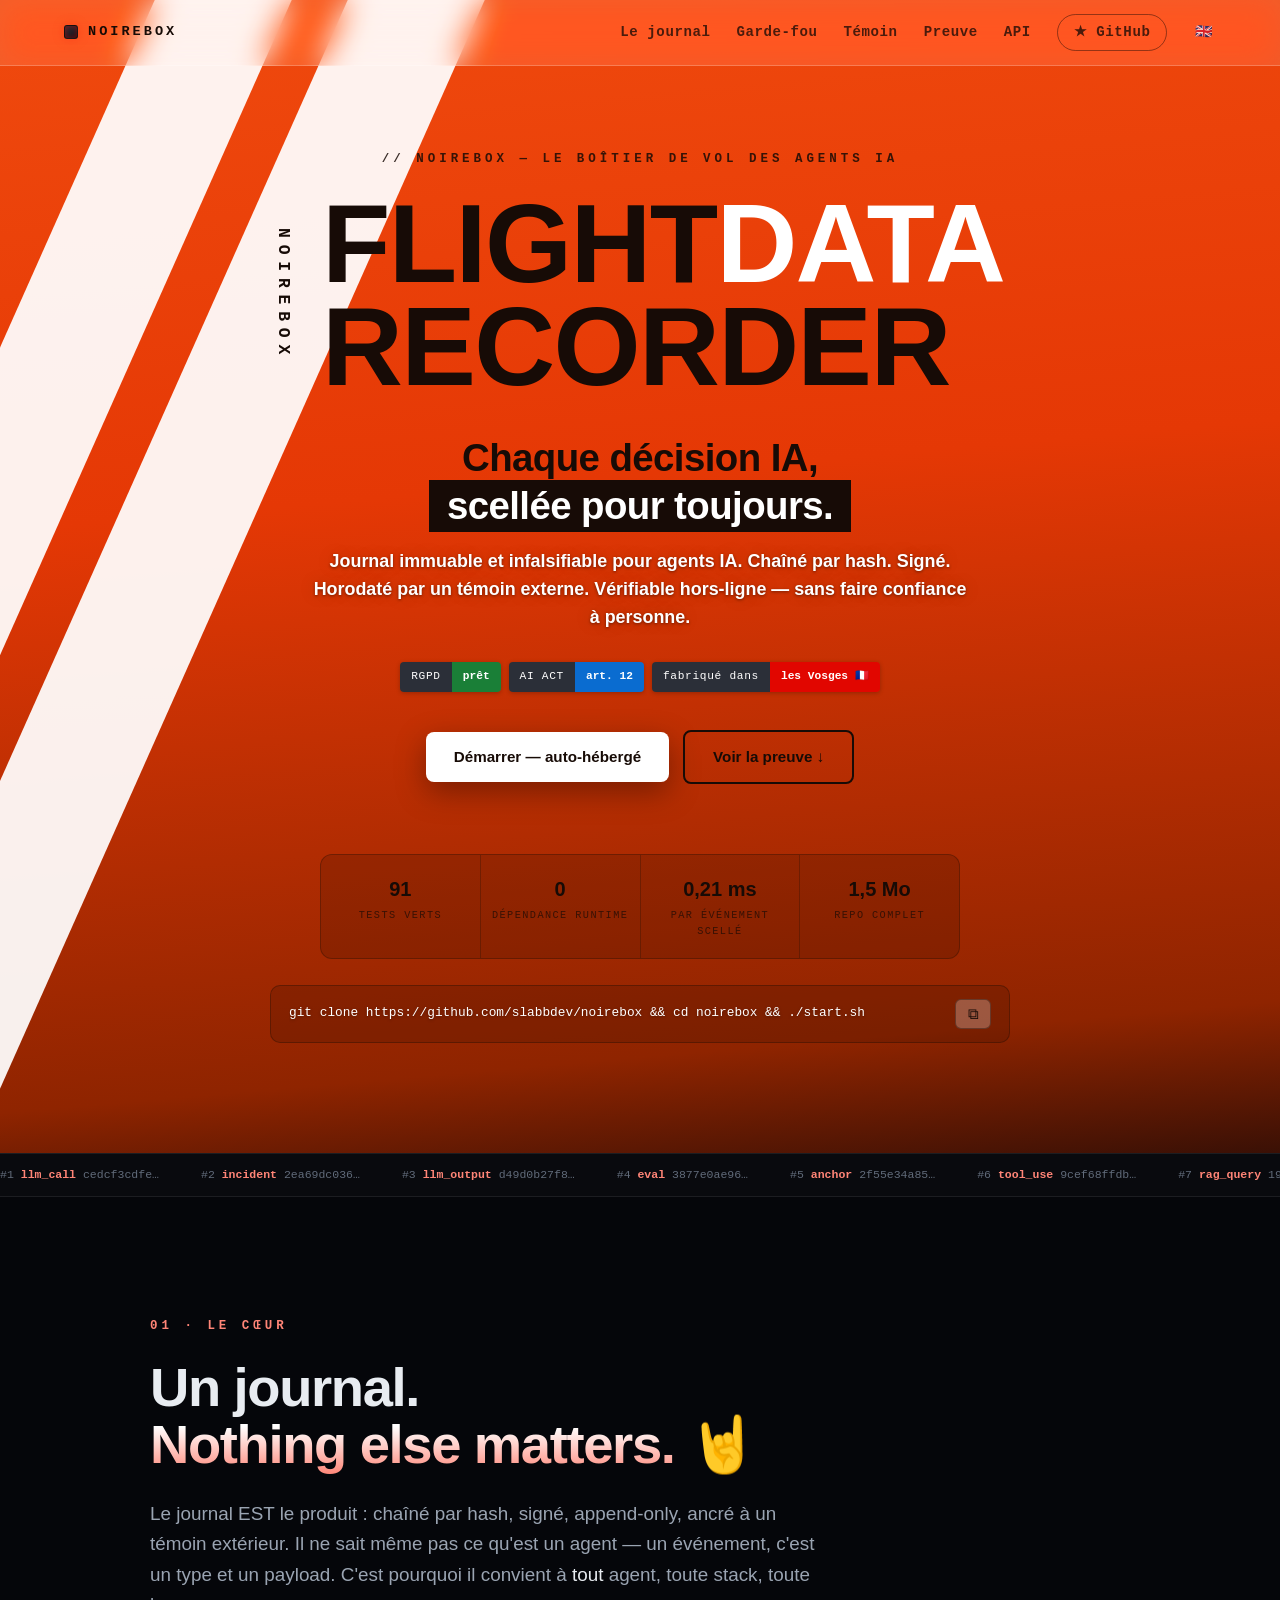
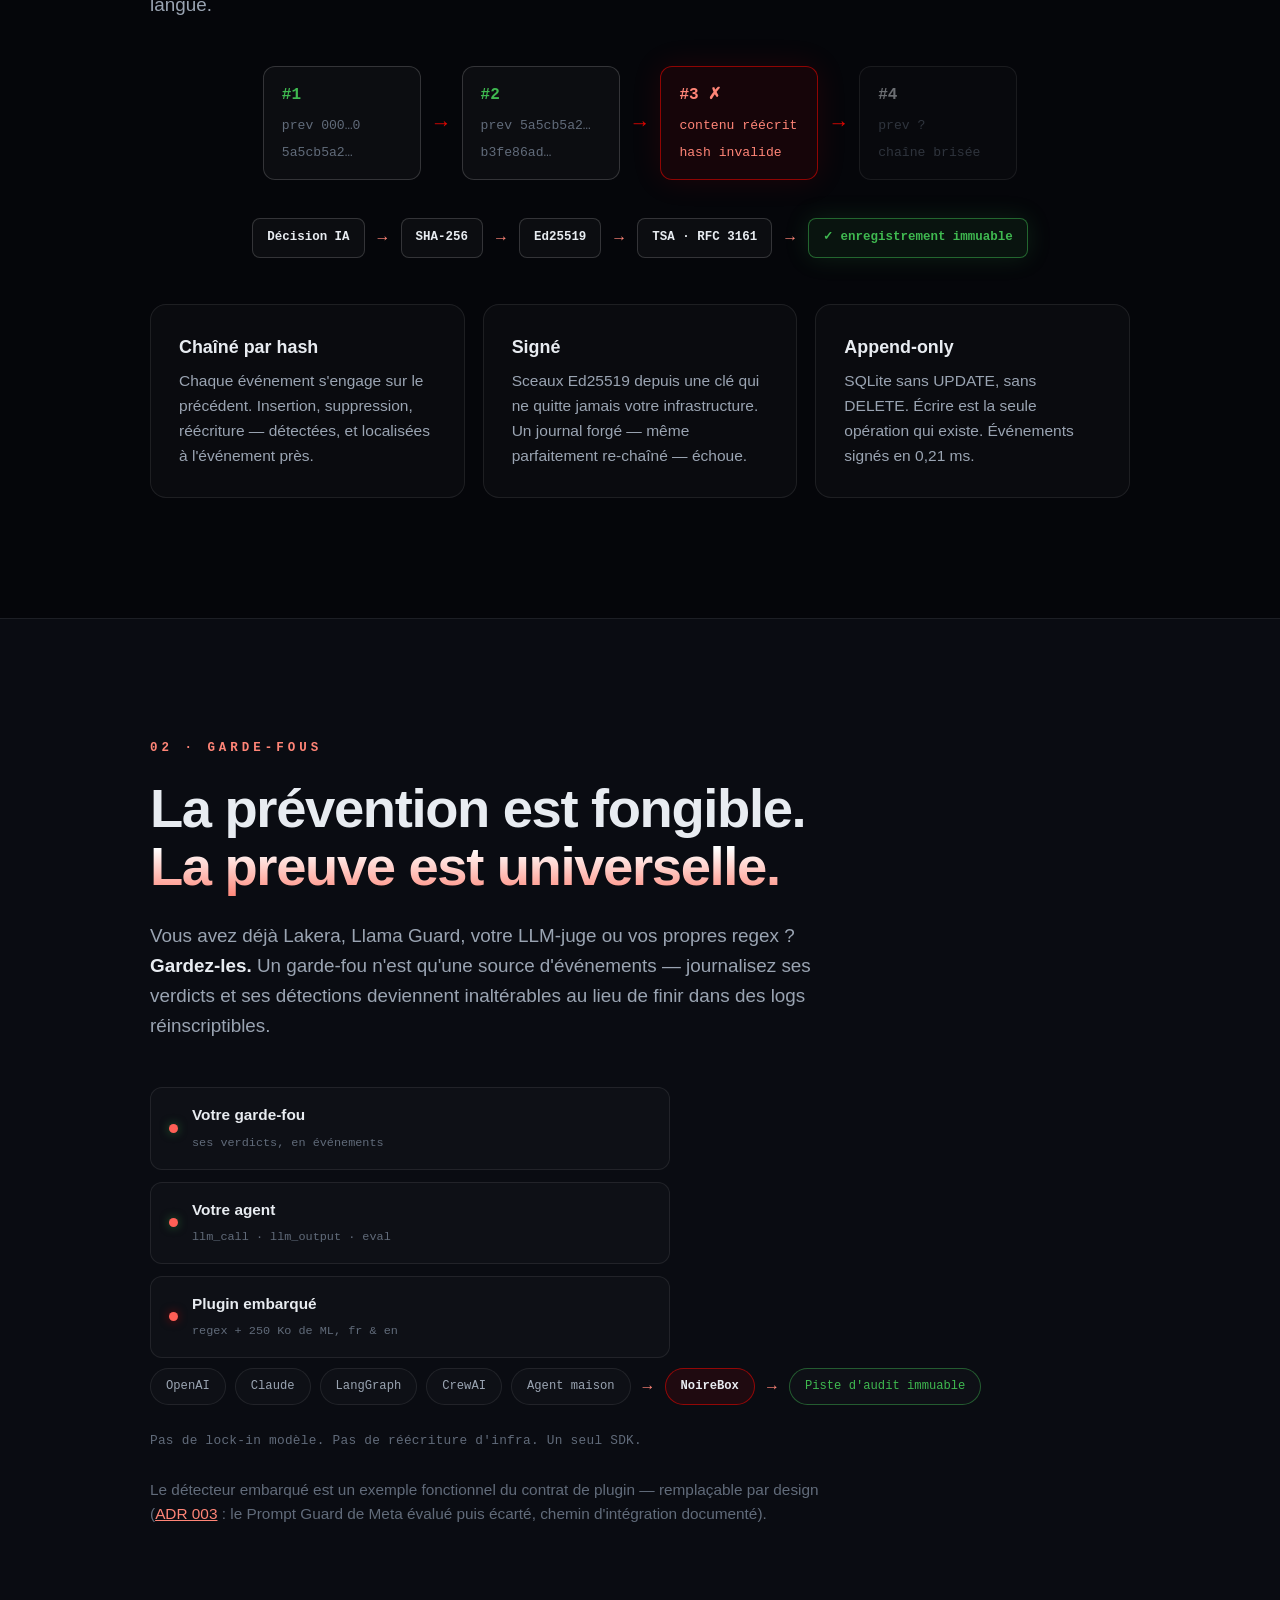
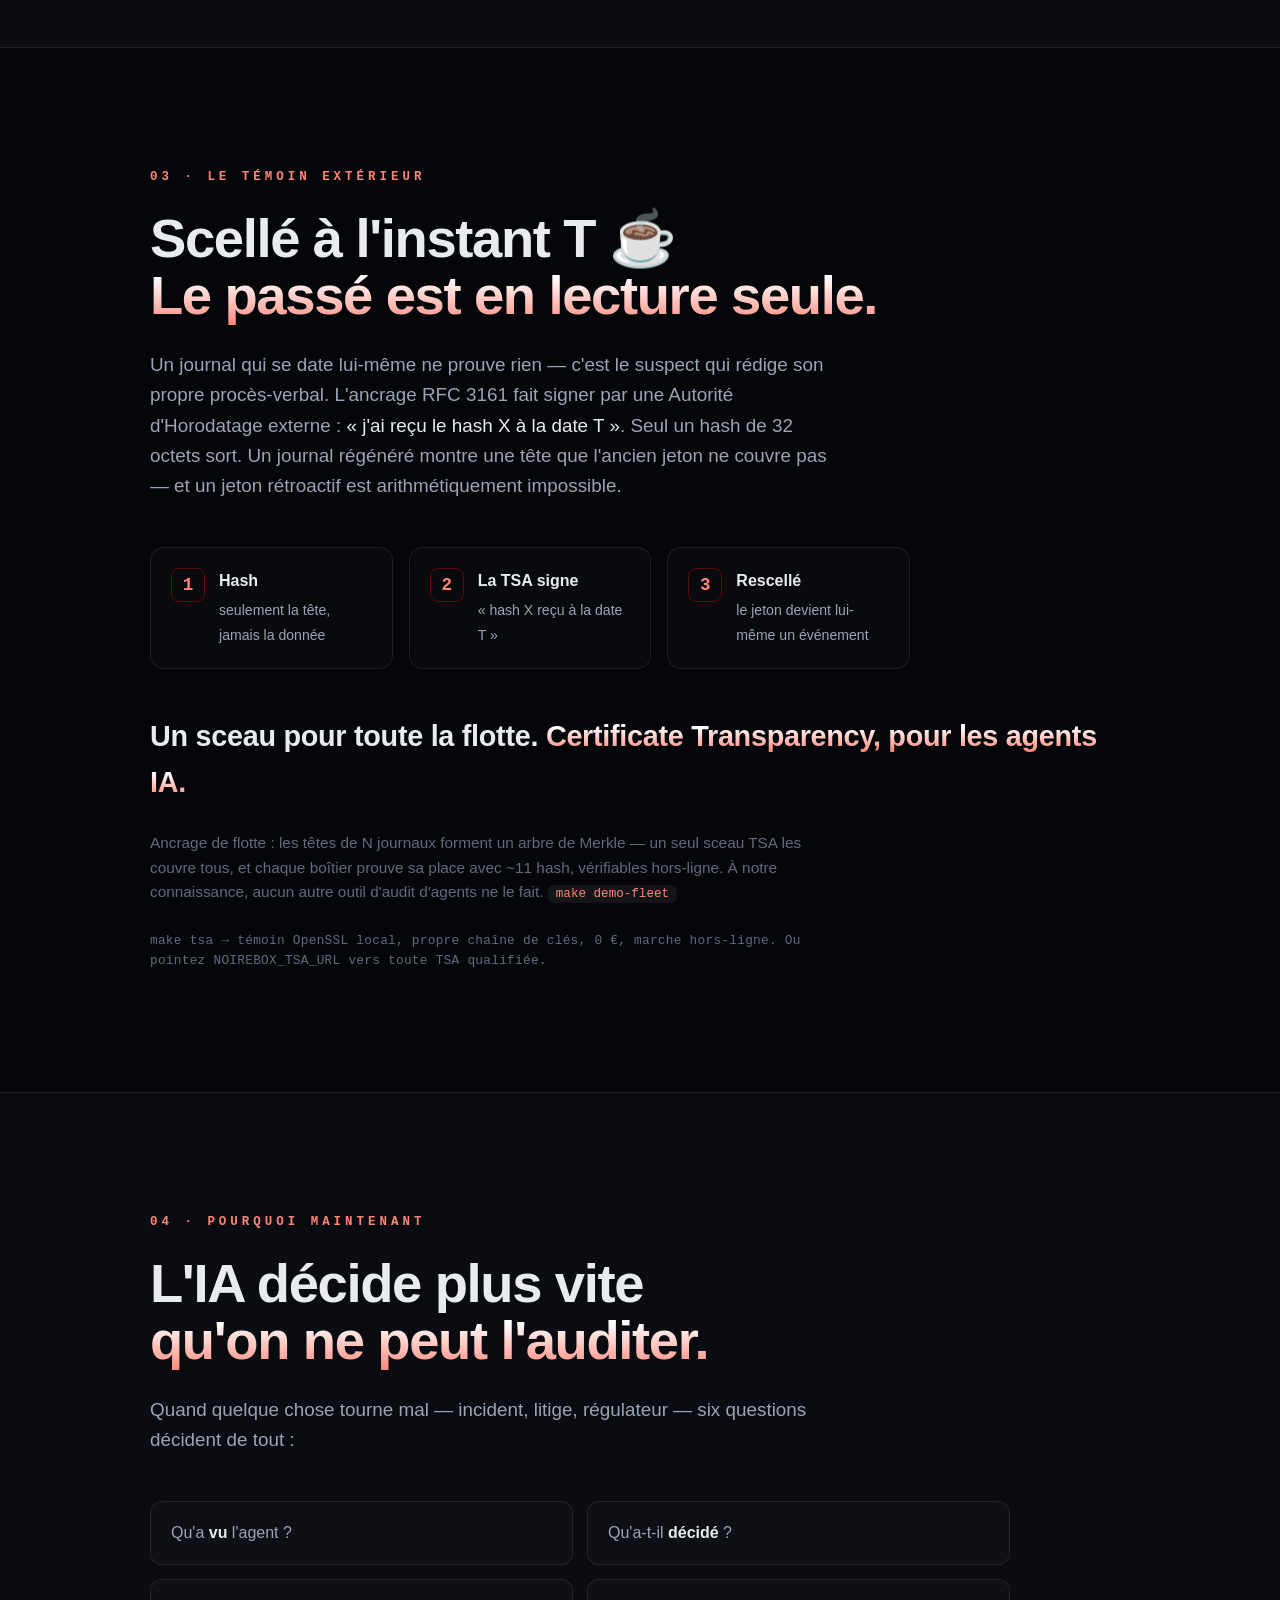
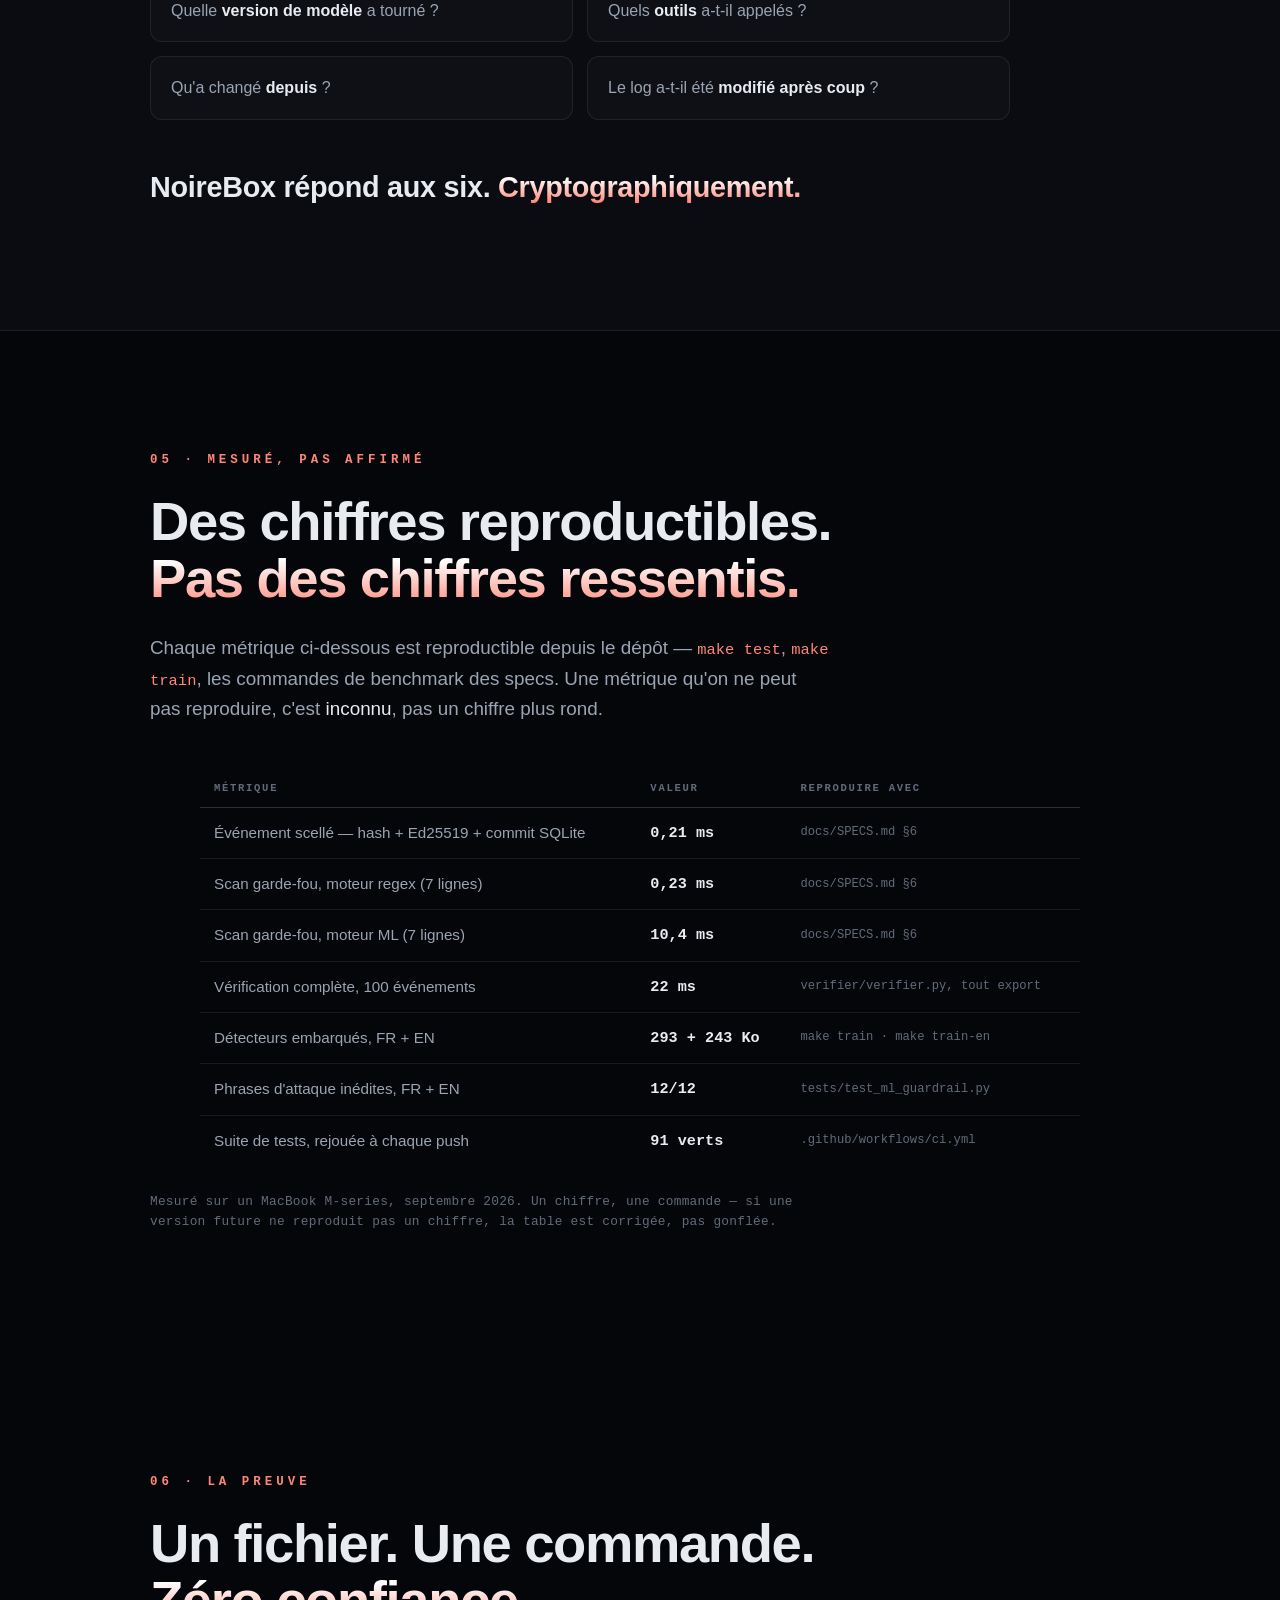
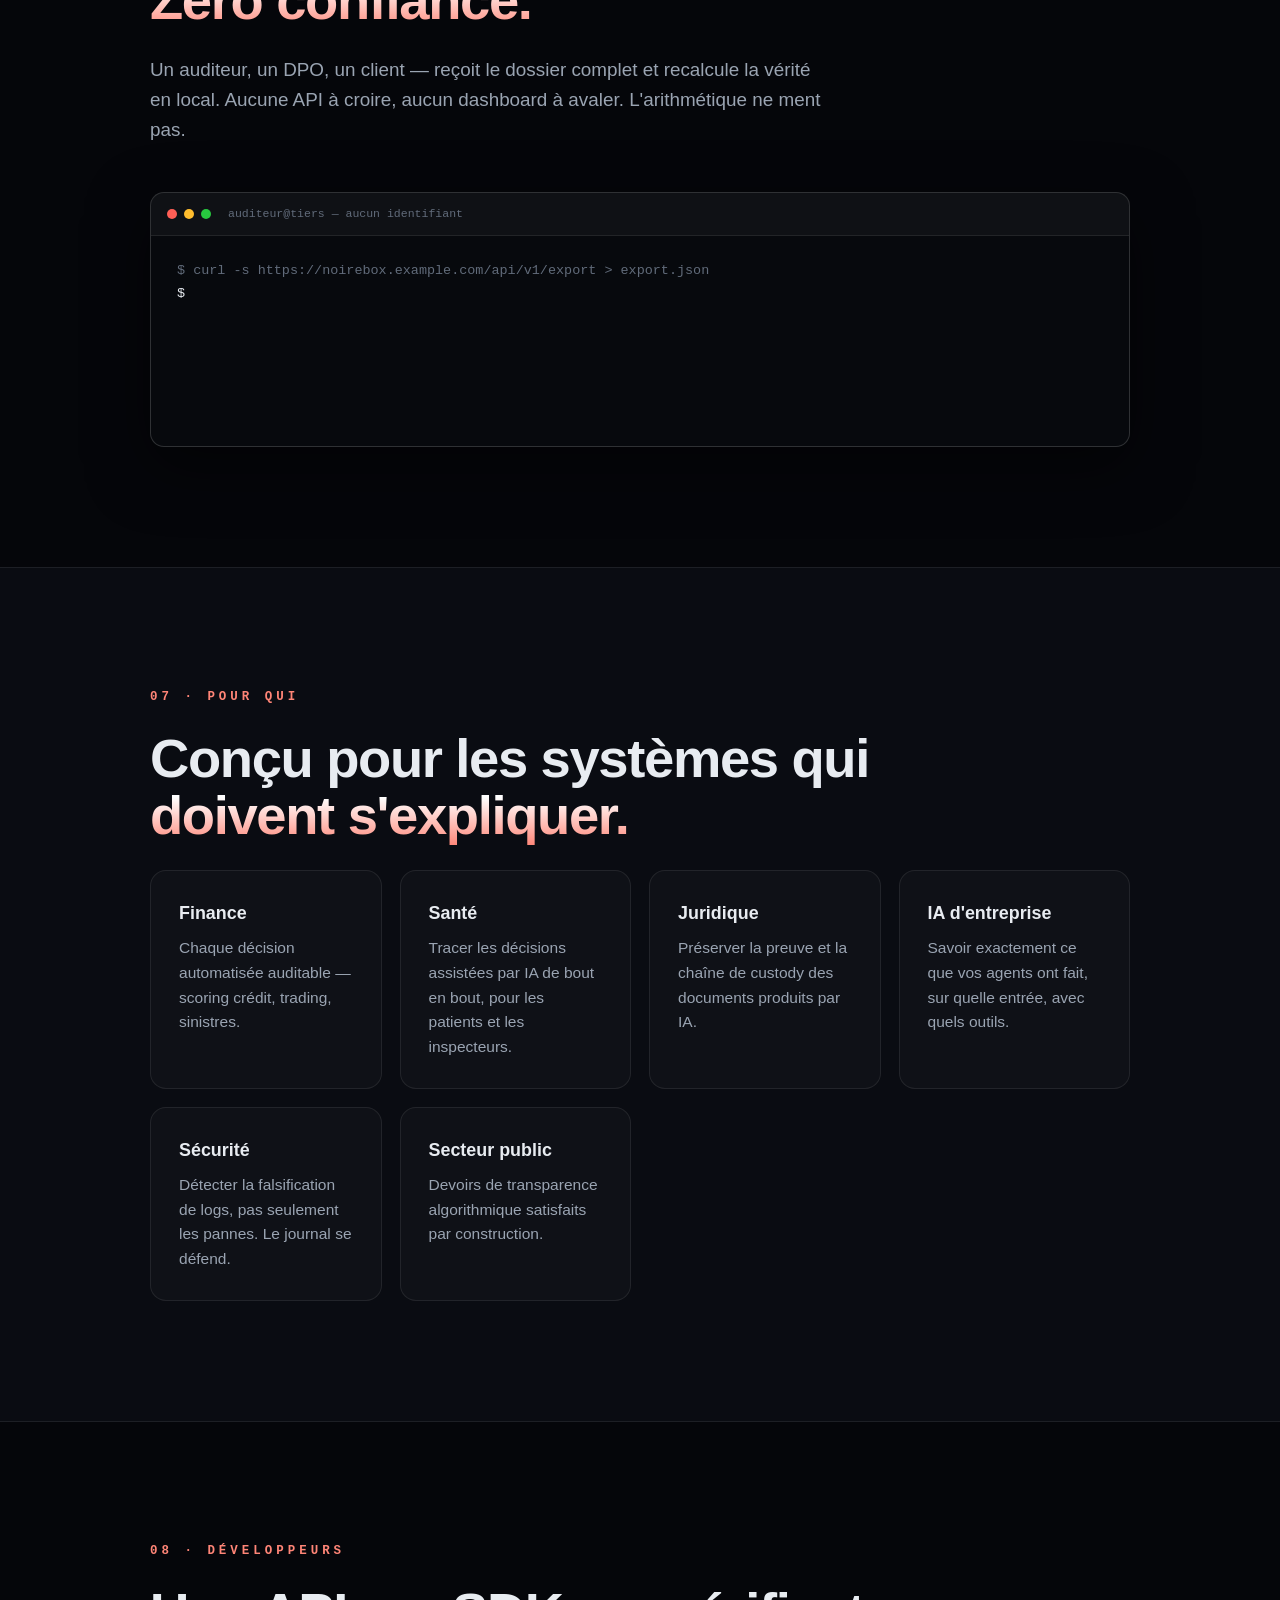
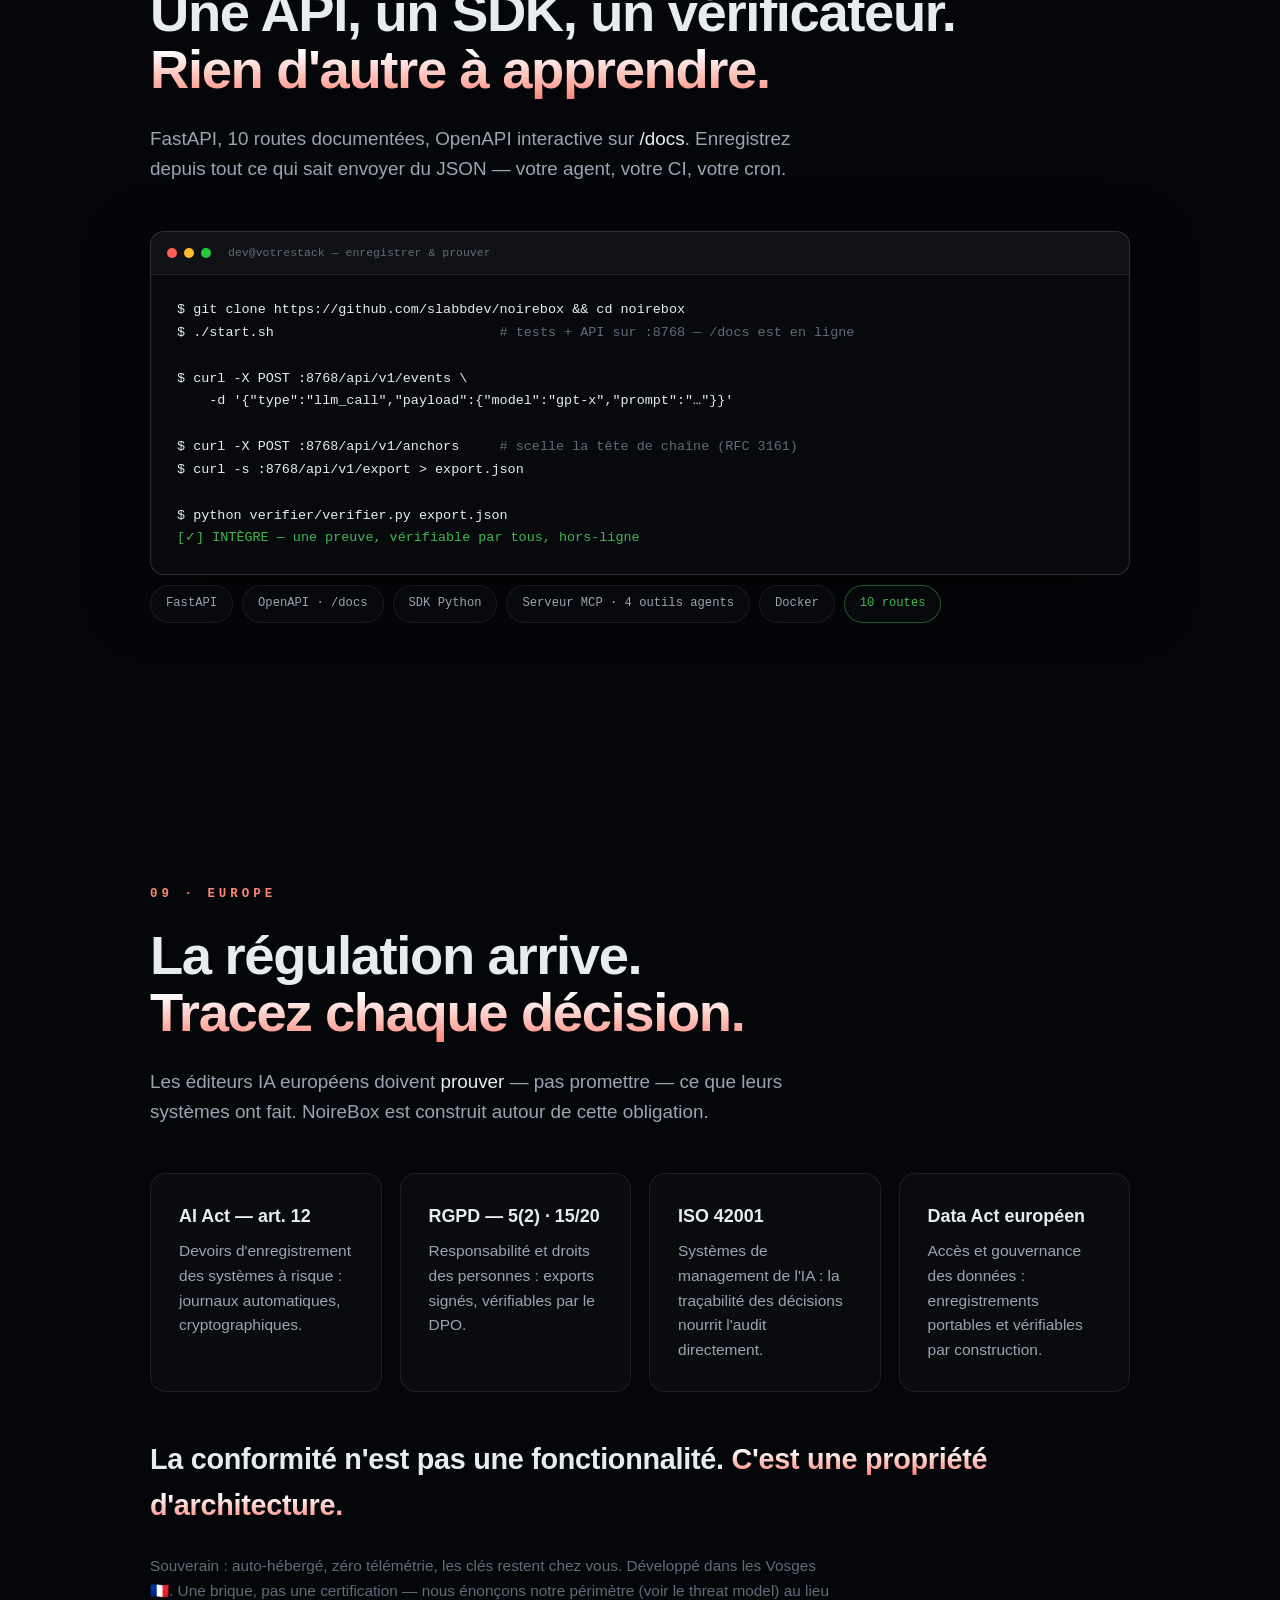
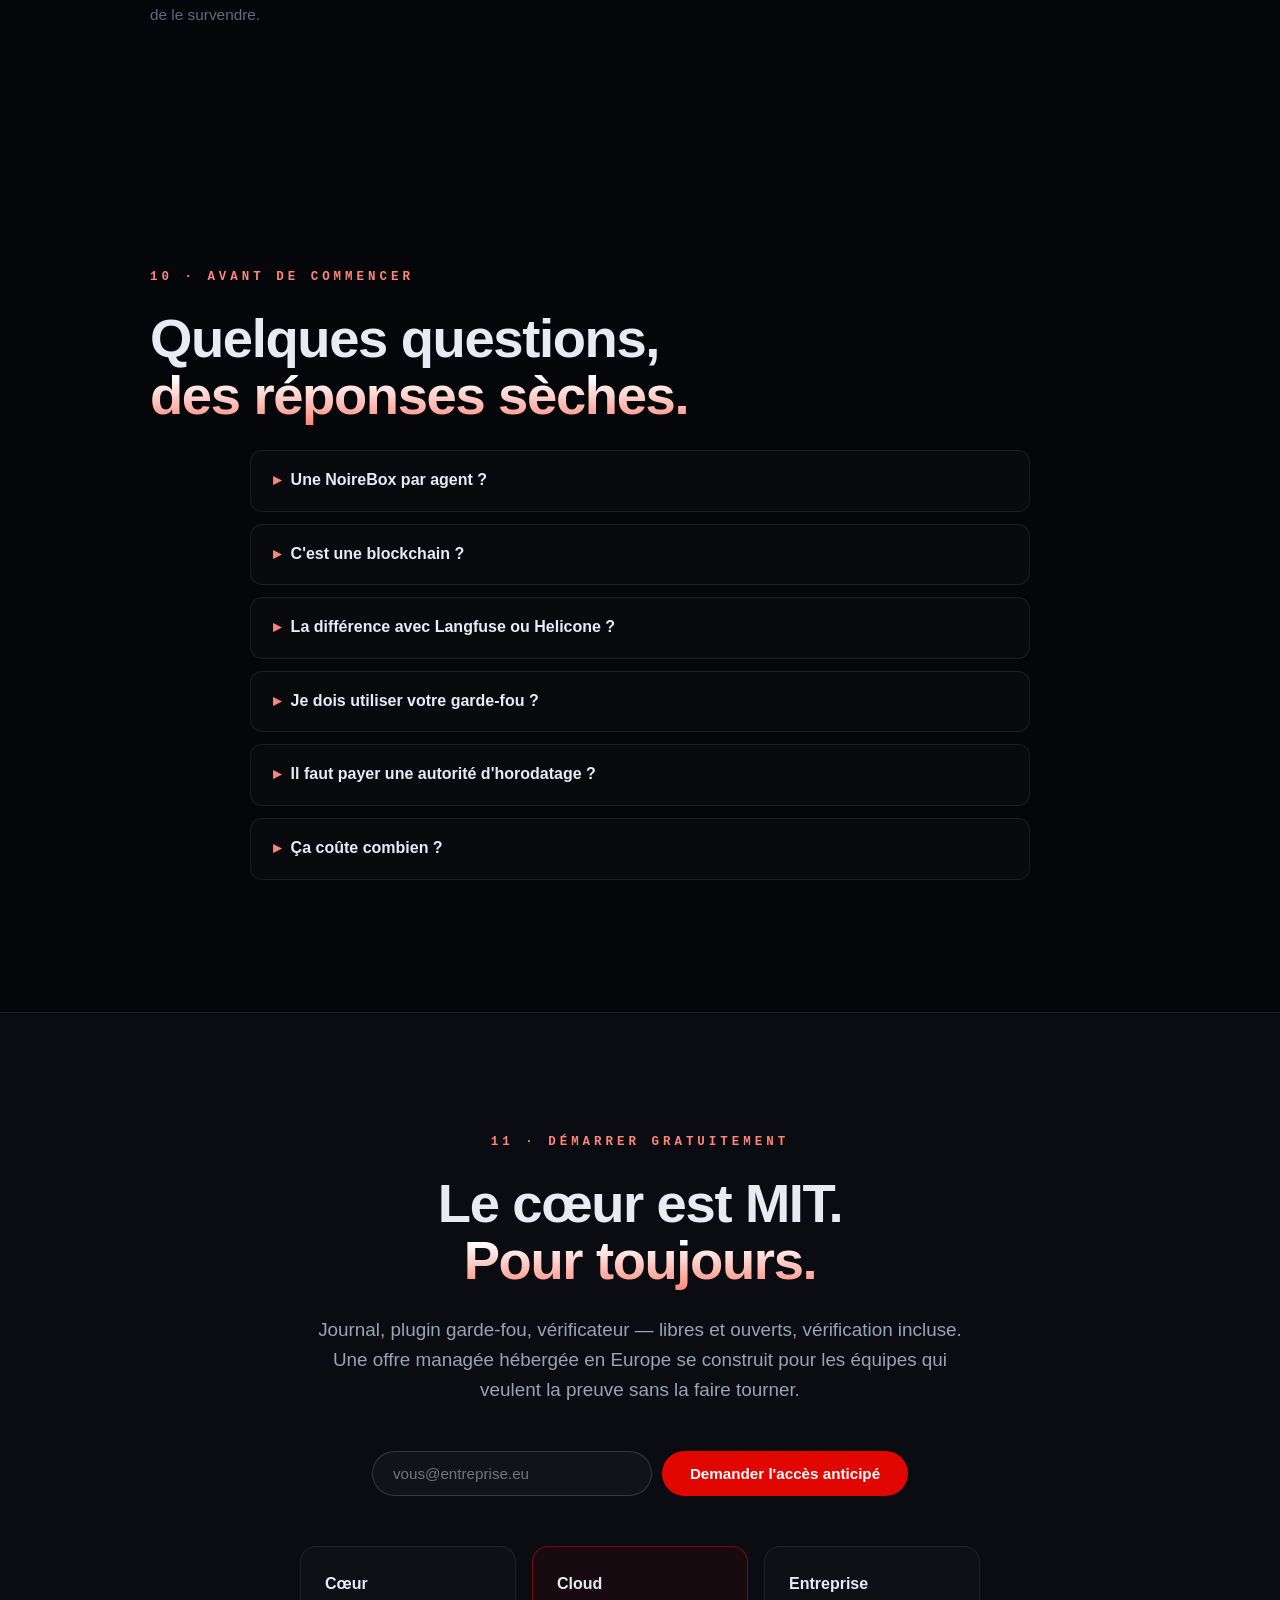
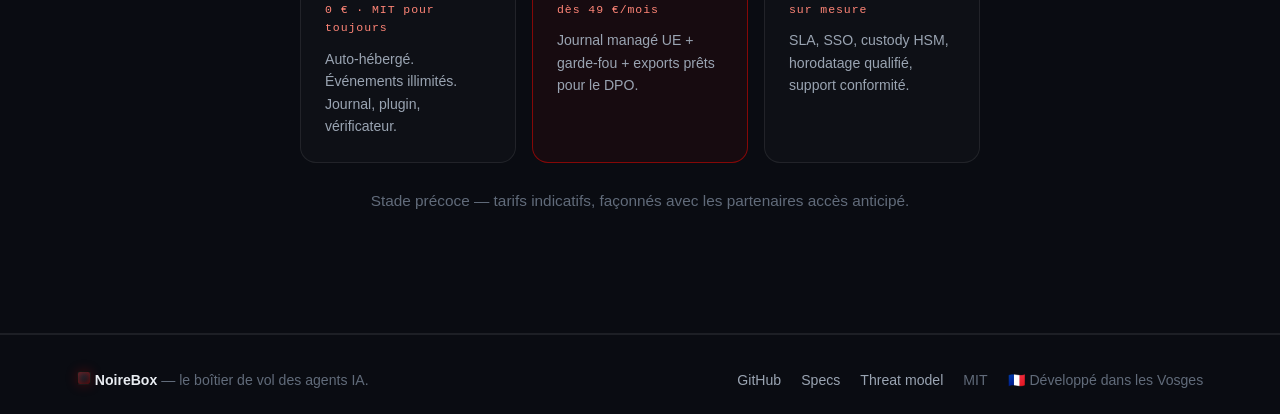
==== docs/fr.html @ a42a1f59 "Initial commit" ====
<!DOCTYPE html>
<html lang="fr">
<head>
<meta charset="UTF-8">
<meta name="viewport" content="width=device-width, initial-scale=1.0">
<title>NoireBox — Le boîtier de vol des agents IA</title>
<meta name="description" content="Chaque décision de votre agent IA — scellée dans un journal infalsifiable, horodatée par un témoin externe, prouvable par n'importe qui. Sans faire confiance à personne.">
<link rel="stylesheet" href="style.css?v=25">
</head>
<body>

<div class="progress" id="progress"></div>

<!-- ═══════════════ NAV ═══════════════ -->
<nav class="nav">
  <a class="brand" href="#top"><span class="brand-cube"></span>NOIREBOX</a>
  <div class="nav-links">
    <a href="#core">Le journal</a>
    <a href="#plugin">Garde-fou</a>
    <a href="#witness">Témoin</a>
    <a href="#proof">Preuve</a>
    <a href="#api">API</a>
    <a href="https://github.com/slabbdev/noirebox" target="_blank" class="nav-github">★ GitHub</a>
    <a href="index.html" class="nav-flag" title="English version" lang="en">🇬🇧</a>
  </div>
</nav>

<!-- ═══════════════ HERO — la face du boîtier de vol ═══════════════ -->
<header class="hero" id="top">
  <div class="stripes" aria-hidden="true"><i></i><i></i></div>

  <div class="hero-inner">
    <p class="kicker">// NOIREBOX — LE BOÎTIER DE VOL DES AGENTS IA</p>
    <div class="hero-title-row">
      <span class="hero-brand-stamp" aria-hidden="true">NOIREBOX</span>
      <h1>FLIGHT<span class="h1-white">DATA</span><br>RECORDER</h1>
    </div>

    <p class="pitch">Chaque décision IA, <strong>scellée pour toujours.</strong></p>
    <p class="hero-sub">
      Journal immuable et infalsifiable pour agents IA.
      Chaîné par hash. Signé. Horodaté par un témoin externe.
      Vérifiable hors-ligne — sans faire confiance à personne.
    </p>

    <div class="gh-badges">
      <span class="gh-badge"><i>RGPD</i><b>prêt</b></span>
      <span class="gh-badge"><i>AI ACT</i><b>art. 12</b></span>
      <span class="gh-badge"><i>fabriqué dans</i><b>les Vosges 🇫🇷</b></span>
    </div>

    <div class="cta-row">
      <a class="btn btn-light" href="https://github.com/slabbdev/noirebox#quickstart" target="_blank">Démarrer — auto-hébergé</a>
      <a class="btn btn-ghost-dark" href="#proof">Voir la preuve ↓</a>
    </div>

    <ul class="stats">
      <li><strong>91</strong><span>tests verts</span></li>
      <li><strong>0</strong><span>dépendance runtime</span></li>
      <li><strong>0,21 ms</strong><span>par événement scellé</span></li>
      <li><strong>1,5 Mo</strong><span>repo complet</span></li>
    </ul>

    <div class="install-pill">
      <code id="install-cmd">git clone https://github.com/slabbdev/noirebox &amp;&amp; cd noirebox &amp;&amp; ./start.sh</code>
      <button class="copy-btn" id="copy-install" title="Copier la commande" aria-label="Copier la commande d'installation">⧉</button>
    </div>
  </div>
</header>

<!-- ═══════════════ TICKER ═══════════════ -->
<div class="ticker" aria-hidden="true">
  <div class="ticker-track" id="ticker"></div>
</div>

<!-- ═══════════════ 01 CŒUR ═══════════════ -->
<section class="section reveal" id="core">
  <div class="wrap">
    <p class="kicker">01 · LE CŒUR</p>
    <h2>Un journal.<br><span class="grad">Nothing else matters.</span> 🤘</h2>
    <p class="lede">
      Le journal EST le produit : chaîné par hash, signé, append-only, ancré à un
      témoin extérieur. Il ne sait même pas ce qu'est un agent — un événement, c'est
      un type et un payload. C'est pourquoi il convient à <em>tout</em> agent, toute
      stack, toute langue.
    </p>
    <div class="chain">
      <div class="link ok"><span>#1</span><code>prev 000…0</code><code>5a5cb5a2…</code></div>
      <div class="chain-arrow">→</div>
      <div class="link ok"><span>#2</span><code>prev 5a5cb5a2…</code><code>b3fe86ad…</code></div>
      <div class="chain-arrow">→</div>
      <div class="link bad"><span>#3 ✗</span><code>contenu réécrit</code><code>hash invalide</code></div>
      <div class="chain-arrow">→</div>
      <div class="link dim"><span>#4</span><code>prev ?</code><code>chaîne brisée</code></div>
    </div>
    <div class="pipeline" aria-label="Comment une décision devient une preuve">
      <span class="pl-step">Décision IA</span>
      <span class="pl-arrow">→</span>
      <span class="pl-step">SHA-256</span>
      <span class="pl-arrow">→</span>
      <span class="pl-step">Ed25519</span>
      <span class="pl-arrow">→</span>
      <span class="pl-step">TSA · RFC 3161</span>
      <span class="pl-arrow">→</span>
      <span class="pl-step ok">✓ enregistrement immuable</span>
    </div>
    <div class="grid-3">
      <div class="card"><h3>Chaîné par hash</h3><p>Chaque événement s'engage sur le précédent. Insertion, suppression, réécriture — détectées, et localisées à l'événement près.</p></div>
      <div class="card"><h3>Signé</h3><p>Sceaux Ed25519 depuis une clé qui ne quitte jamais votre infrastructure. Un journal forgé — même parfaitement re-chaîné — échoue.</p></div>
      <div class="card"><h3>Append-only</h3><p>SQLite sans UPDATE, sans DELETE. Écrire est la seule opération qui existe. Événements signés en 0,21 ms.</p></div>
    </div>
  </div>
</section>

<!-- ═══════════════ 02 PLUGIN ═══════════════ -->
<section class="section alt reveal" id="plugin">
  <div class="wrap">
    <p class="kicker">02 · GARDE-FOUS</p>
    <h2>La prévention est fongible.<br><span class="grad">La preuve est universelle.</span></h2>
    <p class="lede">
      Vous avez déjà Lakera, Llama Guard, votre LLM-juge ou vos propres regex ?
      <strong>Gardez-les.</strong> Un garde-fou n'est qu'une source d'événements —
      journalisez ses verdicts et ses détections deviennent inaltérables au lieu
      de finir dans des logs réinscriptibles.
    </p>
    <div class="sources">
      <div class="source"><span class="dot g"></span><div><strong>Votre garde-fou</strong><em>ses verdicts, en événements</em></div></div>
      <div class="source"><span class="dot g"></span><div><strong>Votre agent</strong><em>llm_call · llm_output · eval</em></div></div>
      <div class="source"><span class="dot r"></span><div><strong>Plugin embarqué</strong><em>regex + 250 Ko de ML, fr &amp; en</em></div></div>
    </div>
    <div class="plug-flow" aria-label="Intégration sans effort">
      <span class="pf-chip">OpenAI</span>
      <span class="pf-chip">Claude</span>
      <span class="pf-chip">LangGraph</span>
      <span class="pf-chip">CrewAI</span>
      <span class="pf-chip">Agent maison</span>
      <span class="pf-arrow">→</span>
      <span class="pf-chip hot">NoireBox</span>
      <span class="pf-arrow">→</span>
      <span class="pf-chip ok">Piste d'audit immuable</span>
    </div>
    <p class="note mono">Pas de lock-in modèle. Pas de réécriture d'infra. Un seul SDK.</p>
    <p class="note">Le détecteur embarqué est un exemple fonctionnel du contrat de plugin — remplaçable par design
      (<a href="https://github.com/slabbdev/noirebox/blob/main/docs/ADRs.md">ADR 003</a> : le Prompt Guard de Meta évalué puis écarté, chemin d'intégration documenté).</p>
  </div>
</section>

<!-- ═══════════════ 03 TÉMOIN ═══════════════ -->
<section class="section reveal" id="witness">
  <div class="wrap">
    <p class="kicker">03 · LE TÉMOIN EXTÉRIEUR</p>
    <h2>Scellé à l'instant T ☕<br><span class="grad">Le passé est en lecture seule.</span></h2>
    <p class="lede">
      Un journal qui se date lui-même ne prouve rien — c'est le suspect qui rédige
      son propre procès-verbal. L'ancrage RFC 3161 fait signer par une Autorité
      d'Horodatage externe : <em>« j'ai reçu le hash X à la date T »</em>. Seul un hash
      de 32 octets sort. Un journal régénéré montre une tête que l'ancien jeton ne
      couvre pas — et un jeton rétroactif est arithmétiquement impossible.
    </p>
    <div class="steps">
      <div class="step"><span>1</span><div><strong>Hash</strong><em>seulement la tête, jamais la donnée</em></div></div>
      <div class="step"><span>2</span><div><strong>La TSA signe</strong><em>« hash X reçu à la date T »</em></div></div>
      <div class="step"><span>3</span><div><strong>Rescellé</strong><em>le jeton devient lui-même un événement</em></div></div>
    </div>
    <p class="big-line">Un sceau pour toute la flotte. <span class="grad">Certificate Transparency, pour les agents IA.</span></p>
    <p class="note">Ancrage de flotte : les têtes de N journaux forment un arbre de Merkle — un seul sceau TSA les couvre tous, et chaque boîtier prouve sa place avec ~11 hash, vérifiables hors-ligne. À notre connaissance, aucun autre outil d'audit d'agents ne le fait. <code>make demo-fleet</code></p>
    <p class="note mono">make tsa → témoin OpenSSL local, propre chaîne de clés, 0 €, marche hors-ligne. Ou pointez NOIREBOX_TSA_URL vers toute TSA qualifiée.</p>
  </div>
</section>

<!-- ═══════════════ 04 POURQUOI MAINTENANT ═══════════════ -->
<section class="section alt reveal" id="whynow">
  <div class="wrap">
    <p class="kicker">04 · POURQUOI MAINTENANT</p>
    <h2>L'IA décide plus vite<br><span class="grad">qu'on ne peut l'auditer.</span></h2>
    <p class="lede">Quand quelque chose tourne mal — incident, litige, régulateur — six questions décident de tout :</p>
    <div class="why-grid">
      <div class="why-q">Qu'a <strong>vu</strong> l'agent ?</div>
      <div class="why-q">Qu'a-t-il <strong>décidé</strong> ?</div>
      <div class="why-q">Quelle <strong>version de modèle</strong> a tourné ?</div>
      <div class="why-q">Quels <strong>outils</strong> a-t-il appelés ?</div>
      <div class="why-q">Qu'a changé <strong>depuis</strong> ?</div>
      <div class="why-q">Le log a-t-il été <strong>modifié après coup</strong> ?</div>
    </div>
    <p class="big-line">NoireBox répond aux six. <span class="grad">Cryptographiquement.</span></p>
  </div>
</section>

<!-- ═══════════════ 05 MESURÉ ═══════════════ -->
<section class="section reveal" id="measured">
  <div class="wrap">
    <p class="kicker">05 · MESURÉ, PAS AFFIRMÉ</p>
    <h2>Des chiffres reproductibles.<br><span class="grad">Pas des chiffres ressentis.</span></h2>
    <p class="lede">
      Chaque métrique ci-dessous est reproductible depuis le dépôt — <code>make test</code>,
      <code>make train</code>, les commandes de benchmark des specs. Une métrique qu'on
      ne peut pas reproduire, c'est <em>inconnu</em>, pas un chiffre plus rond.
    </p>
    <table class="metrics">
      <tr><th>Métrique</th><th>Valeur</th><th>Reproduire avec</th></tr>
      <tr><td>Événement scellé — hash + Ed25519 + commit SQLite</td><td class="m-val">0,21 ms</td><td class="m-how">docs/SPECS.md §6</td></tr>
      <tr><td>Scan garde-fou, moteur regex (7 lignes)</td><td class="m-val">0,23 ms</td><td class="m-how">docs/SPECS.md §6</td></tr>
      <tr><td>Scan garde-fou, moteur ML (7 lignes)</td><td class="m-val">10,4 ms</td><td class="m-how">docs/SPECS.md §6</td></tr>
      <tr><td>Vérification complète, 100 événements</td><td class="m-val">22 ms</td><td class="m-how">verifier/verifier.py, tout export</td></tr>
      <tr><td>Détecteurs embarqués, FR + EN</td><td class="m-val">293 + 243 Ko</td><td class="m-how">make train · make train-en</td></tr>
      <tr><td>Phrases d'attaque inédites, FR + EN</td><td class="m-val">12/12</td><td class="m-how">tests/test_ml_guardrail.py</td></tr>
      <tr><td>Suite de tests, rejouée à chaque push</td><td class="m-val">91 verts</td><td class="m-how">.github/workflows/ci.yml</td></tr>
    </table>
    <p class="note mono">Mesuré sur un MacBook M-series, septembre 2026. Un chiffre, une commande — si une version future ne reproduit pas un chiffre, la table est corrigée, pas gonflée.</p>
  </div>
</section>

<!-- ═══════════════ 06 PREUVE ═══════════════ -->
<section class="section reveal" id="proof">
  <div class="wrap">
    <p class="kicker">06 · LA PREUVE</p>
    <h2>Un fichier. Une commande.<br><span class="grad">Zéro confiance.</span></h2>
    <p class="lede">
      Un auditeur, un DPO, un client — reçoit le dossier complet et recalcule la
      vérité en local. Aucune API à croire, aucun dashboard à avaler.
      L'arithmétique ne ment pas.
    </p>
    <div class="terminal">
      <div class="term-bar"><span class="dot"></span><span class="dot"></span><span class="dot"></span><span class="term-title">auditeur@tiers — aucun identifiant</span></div>
      <pre id="term-out"></pre>
    </div>
  </div>
</section>

<!-- ═══════════════ 07 POUR QUI ═══════════════ -->
<section class="section alt reveal" id="usecases">
  <div class="wrap">
    <p class="kicker">07 · POUR QUI</p>
    <h2>Conçu pour les systèmes qui<br><span class="grad">doivent s'expliquer.</span></h2>
    <div class="grid-3 uc-grid">
      <div class="card"><h3>Finance</h3><p>Chaque décision automatisée auditable — scoring crédit, trading, sinistres.</p></div>
      <div class="card"><h3>Santé</h3><p>Tracer les décisions assistées par IA de bout en bout, pour les patients et les inspecteurs.</p></div>
      <div class="card"><h3>Juridique</h3><p>Préserver la preuve et la chaîne de custody des documents produits par IA.</p></div>
      <div class="card"><h3>IA d'entreprise</h3><p>Savoir exactement ce que vos agents ont fait, sur quelle entrée, avec quels outils.</p></div>
      <div class="card"><h3>Sécurité</h3><p>Détecter la falsification de logs, pas seulement les pannes. Le journal se défend.</p></div>
      <div class="card"><h3>Secteur public</h3><p>Devoirs de transparence algorithmique satisfaits par construction.</p></div>
    </div>
  </div>
</section>

<!-- ═══════════════ 08 DÉVELOPPEURS ═══════════════ -->
<section class="section reveal" id="api">
  <div class="wrap">
    <p class="kicker">08 · DÉVELOPPEURS</p>
    <h2>Une API, un SDK, un vérificateur.<br><span class="grad">Rien d'autre à apprendre.</span></h2>
    <p class="lede">
      FastAPI, 10 routes documentées, OpenAPI interactive sur <em>/docs</em>.
      Enregistrez depuis tout ce qui sait envoyer du JSON — votre agent, votre
      CI, votre cron.
    </p>
    <div class="terminal">
      <div class="term-bar"><span class="dot"></span><span class="dot"></span><span class="dot"></span><span class="term-title">dev@votrestack — enregistrer &amp; prouver</span></div>
      <pre class="term-static">$ git clone https://github.com/slabbdev/noirebox &amp;&amp; cd noirebox
$ ./start.sh                            <span class="t-dim"># tests + API sur :8768 — /docs est en ligne</span>

$ curl -X POST :8768/api/v1/events \
    -d '{"type":"llm_call","payload":{"model":"gpt-x","prompt":"…"}}'

$ curl -X POST :8768/api/v1/anchors     <span class="t-dim"># scelle la tête de chaîne (RFC 3161)</span>
$ curl -s :8768/api/v1/export > export.json

$ python verifier/verifier.py export.json
<span class="t-ok">[✓] INTÈGRE — une preuve, vérifiable par tous, hors-ligne</span></pre>
    </div>
    <div class="plug-flow" aria-label="Surface développeur">
      <span class="pf-chip">FastAPI</span>
      <span class="pf-chip">OpenAPI · /docs</span>
      <span class="pf-chip">SDK Python</span>
      <span class="pf-chip">Serveur MCP · 4 outils agents</span>
      <span class="pf-chip">Docker</span>
      <span class="pf-chip ok">10 routes</span>
    </div>
  </div>
</section>

<!-- ═══════════════ 09 EUROPE ═══════════════ -->
<section class="section reveal" id="europe">
  <div class="wrap">
    <p class="kicker">09 · EUROPE</p>
    <h2>La régulation arrive.<br><span class="grad">Tracez chaque décision.</span></h2>
    <p class="lede">Les éditeurs IA européens doivent <em>prouver</em> — pas promettre — ce que leurs systèmes ont fait. NoireBox est construit autour de cette obligation.</p>
    <div class="grid-4">
      <div class="card"><h3>AI Act — art. 12</h3><p>Devoirs d'enregistrement des systèmes à risque : journaux automatiques, cryptographiques.</p></div>
      <div class="card"><h3>RGPD — 5(2) · 15/20</h3><p>Responsabilité et droits des personnes : exports signés, vérifiables par le DPO.</p></div>
      <div class="card"><h3>ISO 42001</h3><p>Systèmes de management de l'IA : la traçabilité des décisions nourrit l'audit directement.</p></div>
      <div class="card"><h3>Data Act européen</h3><p>Accès et gouvernance des données : enregistrements portables et vérifiables par construction.</p></div>
    </div>
    <p class="big-line">La conformité n'est pas une fonctionnalité. <span class="grad">C'est une propriété d'architecture.</span></p>
    <p class="note">Souverain : auto-hébergé, zéro télémétrie, les clés restent chez vous. Développé dans les Vosges 🇫🇷. Une brique, pas une certification — nous énonçons notre périmètre (voir le threat model) au lieu de le survendre.</p>
  </div>
</section>

<!-- ═══════════════ 10 FAQ ═══════════════ -->
<section class="section reveal" id="faq">
  <div class="wrap">
    <p class="kicker">10 · AVANT DE COMMENCER</p>
    <h2>Quelques questions,<br><span class="grad">des réponses sèches.</span></h2>
    <details class="faq"><summary>Une NoireBox par agent ?</summary><p>Oui — comme un boîtier de vol par avion. Une instance = un fichier SQLite, une paire de clés, une chaîne. La couche flotte agrège des têtes de chaîne (32 octets), jamais vos événements : votre journal reste chez vous.</p></details>
    <details class="faq"><summary>C'est une blockchain ?</summary><p>Non — un émetteur, un vérificateur. Une chaîne locale signée donne l'intégrité et la non-répudiation sans payer le consensus. La blockchain résout un problème qu'on n'a pas (ADR 001).</p></details>
    <details class="faq"><summary>La différence avec Langfuse ou Helicone ?</summary><p>Eux aident les devs à déboguer ce qui s'est passé — les logs restent modifiables. NoireBox produit un dossier qu'un tiers vérifie hors-ligne. Déboguer ≠ prouver.</p></details>
    <details class="faq"><summary>Je dois utiliser votre garde-fou ?</summary><p>Non — c'est une source d'événements parmi d'autres. Gardez Lakera, Llama Guard ou votre LLM-juge, et journalisez leurs verdicts en un POST. Le détecteur embarqué est un exemple fonctionnel du contrat plugin.</p></details>
    <details class="faq"><summary>Il faut payer une autorité d'horodatage ?</summary><p>Non — <code>make tsa</code> lance un témoin OpenSSL local avec sa propre chaîne de clés : gratuit, hors-ligne, souverain. Pointer vers une TSA publique ou qualifiée = une variable d'environnement.</p></details>
    <details class="faq"><summary>Ça coûte combien ?</summary><p>Cœur : MIT, 0 € à vie, vérification incluse. Cloud : dès 49 €/mois à la sortie. Entreprise : sur mesure — custody HSM, horodatage qualifié, SLA.</p></details>
  </div>
</section>

<!-- ═══════════════ 11 DÉMARRER ═══════════════ -->
<section class="section alt reveal" id="access">
  <div class="wrap narrow">
    <p class="kicker">11 · DÉMARRER GRATUITEMENT</p>
    <h2>Le cœur est MIT.<br><span class="grad">Pour toujours.</span></h2>
    <p class="lede">
      Journal, plugin garde-fou, vérificateur — libres et ouverts, vérification incluse.
      Une offre managée hébergée en Europe se construit pour les équipes qui veulent
      la preuve sans la faire tourner.
    </p>
    <form class="waitlist" action="https://formspree.io/f/VOTRE_ID_FORMSPREE" method="POST">
      <input type="email" name="email" placeholder="vous@entreprise.eu" required>
      <button type="submit">Demander l'accès anticipé</button>
    </form>
    <div class="tiers">
      <div class="tier"><h4>Cœur</h4><span>0 € · MIT pour toujours</span><p>Auto-hébergé. Événements illimités. Journal, plugin, vérificateur.</p></div>
      <div class="tier hot"><h4>Cloud</h4><span>dès 49 €/mois</span><p>Journal managé UE + garde-fou + exports prêts pour le DPO.</p></div>
      <div class="tier"><h4>Entreprise</h4><span>sur mesure</span><p>SLA, SSO, custody HSM, horodatage qualifié, support conformité.</p></div>
    </div>
    <p class="note">Stade précoce — tarifs indicatifs, façonnés avec les partenaires accès anticipé.</p>
  </div>
</section>

<footer class="footer">
  <div><span class="brand-cube"></span> <strong>NoireBox</strong> — le boîtier de vol des agents IA.</div>
  <div class="foot-links">
    <a href="https://github.com/slabbdev/noirebox" target="_blank">GitHub</a>
    <a href="https://github.com/slabbdev/noirebox/blob/main/docs/SPECS.md">Specs</a>
    <a href="https://github.com/slabbdev/noirebox/blob/main/docs/THREAT-MODEL.md">Threat model</a>
    <span>MIT</span>
    <span>🇫🇷 Développé dans les Vosges</span>
  </div>
</footer>

<script src="script.js?v=25"></script>
</body>
</html>
---- docs/style.css ----
/* NoireBox — premium dark landing. Zero dependencies. */

:root {
  --bg: #05060a;
  --bg-2: #0a0c12;
  --line: rgba(255, 255, 255, .08);
  --line-strong: rgba(255, 255, 255, .16);
  --txt: #e8ecf1;
  --dim: #9aa4b2;
  --dimmer: #616b7a;
  --red: #e10600;
  --red-soft: #ff8577;
  --amber: #f5a623;
  --green: #3fb950;
  --mono: ui-monospace, SFMono-Regular, Menlo, monospace;
  --sans: -apple-system, BlinkMacSystemFont, "Segoe UI", Inter, sans-serif;
}

* { margin: 0; padding: 0; box-sizing: border-box; }
html { scroll-behavior: smooth; }
body {
  background: var(--bg);
  color: var(--txt);
  font-family: var(--sans);
  line-height: 1.6;
  -webkit-font-smoothing: antialiased;
  overflow-x: hidden;
}
::selection { background: rgba(225, 6, 0, .35); }
code { font-family: var(--mono); font-size: .82em; color: var(--red-soft); }
a { color: inherit; }

/* ── progress ─────────────────────────────────── */
.progress { position: fixed; top: 0; left: 0; height: 2px; width: 0;
  background: linear-gradient(90deg, var(--red), var(--amber)); z-index: 100; }

/* ── nav ──────────────────────────────────────── */
.nav {
  position: fixed; inset: 0 0 auto 0; z-index: 90;
  display: flex; justify-content: space-between; align-items: center;
  padding: 14px 5vw;
  background: rgba(255, 255, 255, .13);
  backdrop-filter: blur(16px) saturate(1.3); -webkit-backdrop-filter: blur(16px) saturate(1.3);
  border-bottom: 1px solid rgba(255, 255, 255, .22);
}
.brand { display: flex; align-items: center; gap: 10px; text-decoration: none;
  font-family: var(--mono); font-weight: 800; letter-spacing: .22em; font-size: .85rem;
  color: #170b06; }
.brand-cube { width: 14px; height: 14px; border-radius: 3px; display: inline-block;
  background: linear-gradient(145deg, #2a2e38, #0d1117);
  border: 1px solid rgba(23, 11, 6, .55);
  box-shadow: inset 0 0 6px rgba(225, 6, 0, .5), 0 0 12px rgba(225, 6, 0, .25); }
.nav-links { display: flex; gap: 26px; align-items: center; }
.nav-links a { text-decoration: none; color: rgba(23, 11, 6, .78); font-size: .88rem;
  font-family: var(--mono); letter-spacing: .04em; font-weight: 600; transition: color .2s; }
.nav-links a:hover { color: #170b06; }
.nav-github { border: 1px solid rgba(23, 11, 6, .45); border-radius: 99px; padding: 6px 16px; }
.nav-github:hover { border-color: #170b06; }
.nav-flag { font-size: 1.05rem; text-decoration: none; line-height: 1; padding: 4px 2px; }

/* ── hero : THE FACE OF THE FLIGHT RECORDER ───── */
.hero {
  position: relative; overflow: hidden;
  padding: 150px 6vw 110px; text-align: center;
  /* le bas du hero glisse vers le noir : transition douce avec le reste de la page */
  background: linear-gradient(175deg, #f04a0e 0%, #e53805 42%, #8f2400 88%, #3a1005 100%);
  color: #170b06;
}
/* two white diagonal stripes, full height, left side — like the real box */
.stripes {
  position: absolute; top: -12%; bottom: -12%; left: -8vw; width: 330px;
  display: flex; gap: 56px;
  transform: skewX(-24deg);
  pointer-events: none;
}
.stripes i { flex: 1; background: #ffffff; opacity: .93; }
.hero-inner { position: relative; max-width: 740px; margin: 0 auto; }
.hero .kicker { color: #170b06; opacity: .85;
  font-family: var(--mono); font-size: .78rem; letter-spacing: .32em;
  font-weight: 700; margin-bottom: 22px; }
.hero h1 {
  font-size: clamp(3.4rem, 10vw, 7rem);
  font-weight: 900; text-transform: uppercase;
  letter-spacing: -.015em; line-height: .92;
  color: #170b06;
}
.hero-title-row { display: flex; align-items: stretch; gap: 26px; text-align: left; }
/* le nom du modèle en sérigraphie verticale, le long du titre — comme sur la vraie boîte */
.hero-brand-stamp {
  writing-mode: vertical-rl;
  display: flex; align-items: center; justify-content: center;
  font-family: var(--mono); font-weight: 900; font-size: 1.02rem;
  letter-spacing: .42em; text-transform: uppercase;
  color: #170b06;
}
/* DATA dans FLIGHTDATA — blanc, comme la bande de la vraie boîte */
.h1-white { color: #fff; }
.pitch {
  margin-top: 38px;
  font-size: clamp(1.55rem, 3.6vw, 2.4rem);
  font-weight: 900; letter-spacing: -.015em; line-height: 1.15;
  color: #170b06;
}
.pitch strong { color: #fff; background: #170b06; padding: 4px 18px; display: inline-block; }
.eu-badges { display: none; }
.gh-badges { display: flex; gap: 8px; justify-content: center; flex-wrap: wrap; margin-top: 30px; }
.gh-badge { display: inline-flex; align-items: stretch; font-family: var(--mono);
  font-size: .7rem; border-radius: 4px; overflow: hidden;
  box-shadow: 0 1px 4px rgba(0, 0, 0, .25); }
.gh-badge i { font-style: normal; background: #2b2f38; color: #fff;
  padding: 6px 11px; letter-spacing: .06em; }
.gh-badge b { background: #1a7f37; color: #fff; padding: 6px 11px; font-weight: 700; }
.gh-badge:nth-child(2) b { background: #0a6cd0; }
.gh-badge:nth-child(3) b { background: #e10600; }
.hero-sub { max-width: 660px; margin: 16px auto 0;
  font-size: 1.12rem; font-weight: 700; line-height: 1.55; color: #fff;
  text-shadow: 0 1px 3px rgba(0, 0, 0, .45), 0 0 18px rgba(0, 0, 0, .18); }
.hero-sub strong { font-weight: 800; }
.cta-row { display: flex; gap: 14px; justify-content: center; align-items: center; flex-wrap: wrap; margin: 38px 0 70px; }
.btn-ghost-dark { font-size: .92rem; }
.btn { padding: 13px 28px; border-radius: 8px; font-weight: 800; font-size: .95rem;
  text-decoration: none; transition: transform .18s, box-shadow .18s; }
.btn:hover { transform: translateY(-2px); }
.btn-light { background: #fff; color: #170b06;
  box-shadow: 0 10px 30px rgba(0, 0, 0, .35); }
.btn-ghost-dark { border: 2px solid #170b06; color: #170b06; }
.btn-ghost-dark:hover { background: rgba(23, 11, 6, .08); }

/* stats — dark glass on the red face */
.stats { list-style: none; display: flex; justify-content: center;
  margin: 0 auto; max-width: 640px; border-radius: 12px; overflow: hidden;
  border: 1px solid rgba(23, 11, 6, .3);
  background: rgba(23, 11, 6, .16); }
.stats li { flex: 1; padding: 18px 10px; display: flex; flex-direction: column; gap: 2px; }
.stats li + li { border-left: 1px solid rgba(23, 11, 6, .28); }
.stats strong { font-size: 1.25rem; font-weight: 900; color: #170b06; }
.stats span { font-family: var(--mono); font-size: .64rem; letter-spacing: .14em;
  text-transform: uppercase; color: rgba(23, 11, 6, .72); }

/* ── ticker ───────────────────────────────────── */
.ticker { border-block: 1px solid var(--line); padding: 12px 0; overflow: hidden;
  background: rgba(255, 255, 255, .015); }
.ticker-track { display: flex; gap: 42px; width: max-content;
  font-family: var(--mono); font-size: .72rem; color: var(--dimmer);
  animation: slide 40s linear infinite; }
.ticker-track b { color: var(--red-soft); font-weight: 700; }
@keyframes slide { to { transform: translateX(-50%); } }

/* ── sections ─────────────────────────────────── */
.section { padding: 120px 6vw; }
.section.alt { background: var(--bg-2); border-block: 1px solid var(--line); }
.section .kicker { font-family: var(--mono); font-size: .78rem; letter-spacing: .32em;
  color: var(--red-soft); font-weight: 700; margin-bottom: 22px; }
.grad { background: linear-gradient(180deg, #fff 20%, var(--red-soft));
  -webkit-background-clip: text; background-clip: text; color: transparent; }
.wrap { max-width: 980px; margin: 0 auto; }
.wrap.narrow { max-width: 680px; text-align: center; }
h2 { font-size: clamp(2rem, 4.8vw, 3.4rem); font-weight: 900;
  letter-spacing: -.025em; line-height: 1.05; margin-bottom: 26px; }
.lede { font-size: 1.18rem; color: var(--dim); max-width: 680px; margin-bottom: 46px; }
.lede strong, .lede em { color: var(--txt); font-style: normal; }
.note { color: var(--dimmer); font-size: .96rem; margin-top: 26px; max-width: 680px; }
.note a { color: var(--red-soft); }
.mono { font-family: var(--mono); font-size: .8rem; letter-spacing: .02em; }

/* reveal */
.reveal { opacity: 0; transform: translateY(30px);
  transition: opacity .8s ease, transform .8s ease; }
.reveal.on { opacity: 1; transform: none; }

/* chain visual */
.chain { display: flex; align-items: stretch; gap: 10px; flex-wrap: wrap;
  justify-content: center; margin: 44px 0; }
.link { display: flex; flex-direction: column; gap: 6px; min-width: 158px;
  padding: 16px 18px; border-radius: 12px;
  border: 1px solid var(--line-strong); background: rgba(255, 255, 255, .03); }
.link span { font-family: var(--mono); font-weight: 800; font-size: 1rem; }
.link code { color: var(--dimmer); }
.link.ok span { color: var(--green); }
.link.bad { border-color: rgba(225, 6, 0, .6); background: rgba(225, 6, 0, .08);
  box-shadow: 0 0 30px rgba(225, 6, 0, .12); }
.link.bad span, .link.bad code { color: var(--red-soft); }
.link.dim { opacity: .45; }
.chain-arrow { align-self: center; color: var(--red); font-weight: 900; font-size: 1.3rem; }

/* cards */
.grid-3, .grid-4 { display: grid; gap: 18px;
  grid-template-columns: repeat(auto-fit, minmax(230px, 1fr)); }
.card { border: 1px solid var(--line); border-radius: 16px; padding: 28px;
  background: rgba(255, 255, 255, .025);
  transition: border-color .25s, transform .25s; }
.card:hover { border-color: var(--line-strong); transform: translateY(-3px); }
.card h3 { font-size: 1.12rem; margin-bottom: 8px; }
.card p { color: var(--dim); font-size: .97rem; }

/* plugin sources */
.sources { display: flex; flex-direction: column; gap: 12px; max-width: 520px; }
.source { display: flex; align-items: center; gap: 14px;
  border: 1px solid var(--line); border-radius: 12px; padding: 15px 18px;
  background: rgba(255, 255, 255, .02); }
.source .dot { width: 9px; height: 9px; border-radius: 50%; flex-shrink: 0; }
.dot.g { background: var(--green); box-shadow: 0 0 10px rgba(63, 185, 80, .5); }
.dot.r { background: var(--red); box-shadow: 0 0 10px rgba(225, 6, 0, .5); }
.source strong { display: block; font-size: .96rem; }
.source em { font-style: normal; font-family: var(--mono); font-size: .74rem; color: var(--dimmer); }
.section .note code { background: rgba(255, 255, 255, .06); padding: 2px 8px; border-radius: 6px; }

/* proof pipeline (section core) */
.pipeline { display: flex; align-items: center; justify-content: center;
  flex-wrap: wrap; gap: 10px; margin: -6px 0 46px; }
.pl-step { font-family: var(--mono); font-size: .78rem; font-weight: 700;
  color: var(--txt); border: 1px solid var(--line-strong); border-radius: 8px;
  padding: 9px 14px; background: rgba(255, 255, 255, .03); }
.pl-step.ok { color: var(--green); border-color: rgba(63, 185, 80, .5);
  background: rgba(63, 185, 80, .08); box-shadow: 0 0 24px rgba(63, 185, 80, .15); }
.pl-arrow { color: var(--red-soft); font-weight: 900; }

/* why-now grid */
.why-grid { display: grid; grid-template-columns: repeat(auto-fit, minmax(280px, 1fr));
  gap: 14px; max-width: 860px; }
.why-q { border: 1px solid var(--line); border-radius: 12px; padding: 18px 20px;
  background: rgba(255, 255, 255, .02); color: var(--dim); font-size: 1rem; }
.why-q strong { color: var(--txt); }
.big-line { margin-top: 44px; font-size: clamp(1.3rem, 3vw, 1.8rem);
  font-weight: 800; letter-spacing: -.01em; }

/* plug-flow (integrations) */
.plug-flow { display: flex; align-items: center; flex-wrap: wrap; gap: 9px;
  margin: 10px 0 22px; max-width: 860px; }
.pf-chip { font-family: var(--mono); font-size: .76rem; color: var(--dim);
  border: 1px solid var(--line); border-radius: 99px; padding: 8px 15px;
  background: rgba(255, 255, 255, .02); }
.pf-chip.hot { color: var(--txt); border-color: rgba(225, 6, 0, .6);
  background: rgba(225, 6, 0, .1); font-weight: 700; }
.pf-chip.ok { color: var(--green); border-color: rgba(63, 185, 80, .45); }
.pf-arrow { color: var(--red-soft); font-weight: 900; }

/* witness steps */
.steps { display: grid; grid-template-columns: repeat(auto-fit, minmax(220px, 1fr));
  gap: 16px; max-width: 760px; }
.step { display: flex; gap: 14px; align-items: flex-start;
  border: 1px solid var(--line); border-radius: 14px; padding: 20px;
  background: rgba(255, 255, 255, .02); }
.step span { font-family: var(--mono); font-weight: 900; color: var(--red-soft);
  font-size: 1.1rem; border: 1px solid rgba(225, 6, 0, .4); border-radius: 8px;
  width: 34px; height: 34px; display: grid; place-items: center; flex-shrink: 0; }
.step strong { display: block; margin-bottom: 3px; }
.step em { font-style: normal; color: var(--dim); font-size: .88rem; }

/* terminal */
.terminal { border: 1px solid var(--line-strong); border-radius: 14px; overflow: hidden;
  background: #07090d; box-shadow: 0 20px 60px rgba(0, 0, 0, .5); }
.term-bar { display: flex; align-items: center; gap: 7px; padding: 12px 16px;
  background: rgba(255, 255, 255, .03); border-bottom: 1px solid var(--line); }
.dot { width: 10px; height: 10px; border-radius: 50%; background: rgba(255, 255, 255, .12); }
.dot:nth-child(1) { background: #ff5f56; } .dot:nth-child(2) { background: #ffbd2e; }
.dot:nth-child(3) { background: #27c93f; }
.term-title { margin-left: 10px; font-family: var(--mono); font-size: .72rem; color: var(--dimmer); }
pre#term-out, pre.term-static { padding: 24px 26px; min-height: 210px; font-family: var(--mono);
  font-size: .84rem; line-height: 1.7; white-space: pre-wrap; color: var(--txt); }
pre.term-static { min-height: 0; }
.t-ok { color: var(--green); } .t-bad { color: var(--red-soft); } .t-dim { color: var(--dimmer); }

/* waitlist + tiers */
.waitlist { display: flex; gap: 10px; justify-content: center; flex-wrap: wrap; margin: 34px 0 50px; }
.waitlist input { padding: 13px 20px; border-radius: 99px; min-width: 280px;
  border: 1px solid var(--line-strong); background: rgba(255, 255, 255, .03);
  color: var(--txt); font-size: .95rem; }
.waitlist input:focus { outline: none; border-color: var(--red-soft); }
.waitlist button { padding: 13px 28px; border-radius: 99px; border: none; cursor: pointer;
  background: var(--red); color: #fff; font-weight: 800; font-size: .95rem; }
.waitlist button:hover { background: #ff221b; }
.tiers { display: grid; grid-template-columns: repeat(auto-fit, minmax(200px, 1fr)); gap: 16px; }
.tier { border: 1px solid var(--line); border-radius: 16px; padding: 24px; text-align: left;
  background: rgba(255, 255, 255, .02); }
.tier.hot { border-color: rgba(225, 6, 0, .55); background: rgba(225, 6, 0, .06); }
.tier h4 { font-size: 1rem; margin-bottom: 4px; }
.tier span { display: block; font-family: var(--mono); font-size: .72rem;
  letter-spacing: .08em; color: var(--red-soft); margin-bottom: 10px; }
.tier p { color: var(--dim); font-size: .88rem; }

/* footer */
.footer { border-top: 1px solid var(--line); padding: 34px 6vw; display: flex;
  justify-content: space-between; gap: 16px; flex-wrap: wrap; font-size: .88rem;
  color: var(--dimmer); background: var(--bg-2); }
.footer strong { color: var(--txt); }
.foot-links { display: flex; gap: 20px; flex-wrap: wrap; }
.foot-links a { color: var(--dim); text-decoration: none; }
.foot-links a:hover { color: var(--txt); }

/* ── install pill (hero, style ECC) ───────────── */
.install-pill { display: flex; align-items: center; gap: 14px; max-width: 740px;
  margin: 26px auto 0; padding: 13px 18px; text-align: left;
  border: 1px solid rgba(23, 11, 6, .32); border-radius: 10px;
  background: rgba(23, 11, 6, .16); }
.install-pill code { flex: 1; font-size: .8rem; color: #fff;
  text-shadow: 0 1px 3px rgba(0, 0, 0, .35); background: none; padding: 0;
  white-space: nowrap; overflow: hidden; text-overflow: ellipsis; }
.copy-btn { flex: none; width: 36px; height: 30px; border-radius: 6px;
  border: 1px solid rgba(23, 11, 6, .4); background: rgba(255, 255, 255, .25);
  color: #170b06; font-size: .95rem; line-height: 1; cursor: pointer;
  transition: background .2s, color .2s; }
.copy-btn:hover { background: rgba(255, 255, 255, .42); }
.copy-btn.done { background: #fff; color: var(--red); }

/* ── measured table (section 05) ──────────────── */
.metrics { width: 100%; max-width: 880px; margin: 0 auto;
  border-collapse: collapse; font-size: .95rem; text-align: left; }
.metrics th { font-family: var(--mono); font-size: .66rem; letter-spacing: .16em;
  text-transform: uppercase; color: var(--dimmer); font-weight: 700;
  padding: 10px 14px; border-bottom: 1px solid var(--line-strong); }
.metrics td { padding: 13px 14px; border-bottom: 1px solid var(--line); color: var(--dim); }
.metrics tr:last-child td { border-bottom: none; }
.metrics td.m-val { font-family: var(--mono); font-weight: 700; color: var(--txt); white-space: nowrap; }
.metrics td.m-how { font-family: var(--mono); font-size: .76rem; color: var(--dimmer); }

/* ── FAQ (native details, zero JS) ────────────── */
details.faq { max-width: 780px; margin: 0 auto 12px; padding: 16px 22px;
  border: 1px solid var(--line); border-radius: 12px;
  background: rgba(255, 255, 255, .02); }
details.faq summary { cursor: pointer; font-weight: 700; color: var(--txt);
  font-size: 1rem; list-style: none; }
details.faq summary::-webkit-details-marker { display: none; }
details.faq summary::before { content: "▸ "; color: var(--red-soft); font-family: var(--mono); }
details.faq[open] summary::before { content: "▾ "; }
details.faq p { margin: 10px 0 0; color: var(--dim); font-size: .97rem; }

/* ── responsive ───────────────────────────────── */
@media (max-width: 720px) {
  .metrics { display: block; overflow-x: auto; white-space: nowrap; }
  .install-pill { max-width: 100%; }
}
@media (max-width: 720px) {
  .nav-links a:not(.nav-github) { display: none; }
  .nav { padding-right: 5vw; }
  .section { padding: 90px 6vw; }
  .stripes { left: -160px; opacity: .35; }
  .stats { flex-wrap: wrap; }
  .stats li { flex: 1 1 40%; }
  .stats li:nth-child(3) { border-left: none; border-top: 1px solid rgba(23, 11, 6, .28); }
  .stats li:nth-child(4) { border-top: 1px solid rgba(23, 11, 6, .28); }
}

@media (prefers-reduced-motion: reduce) {
  .reveal { opacity: 1; transform: none; transition: none; }
  .ticker-track { animation: none; }
}
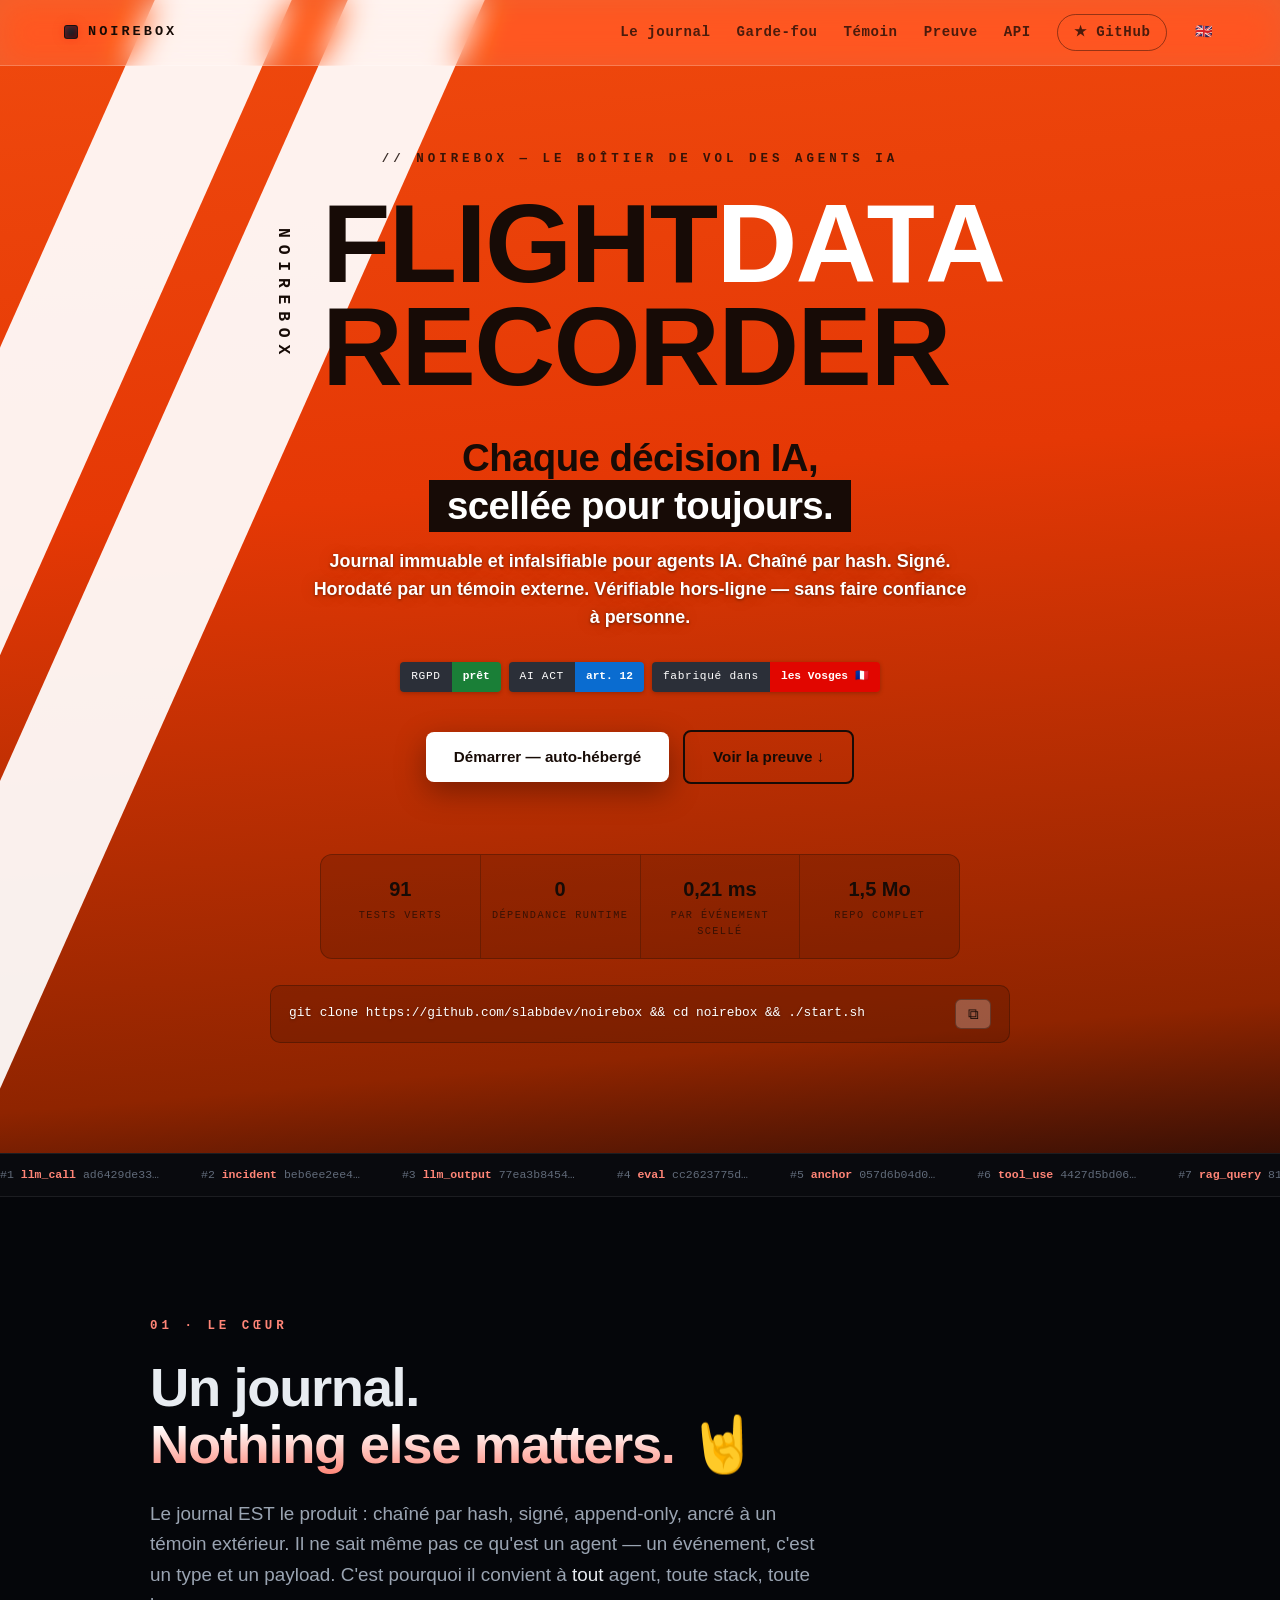
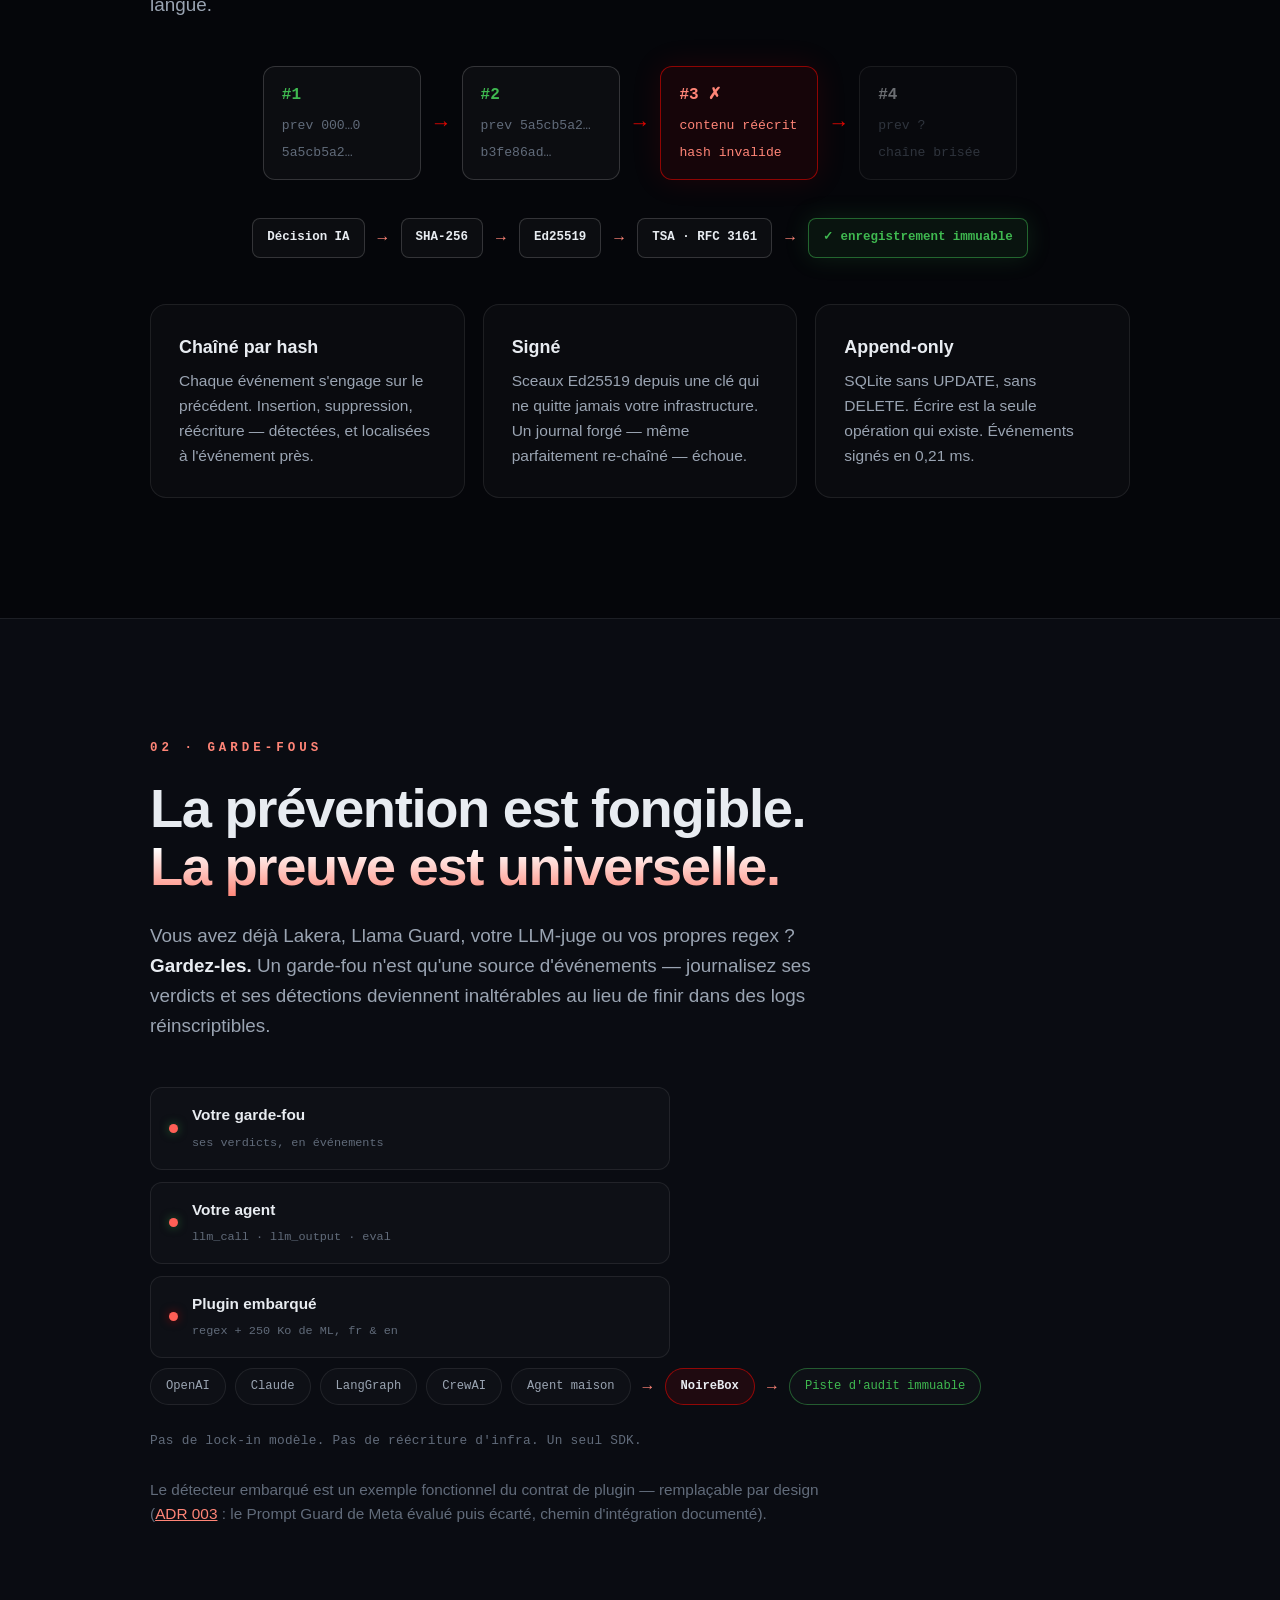
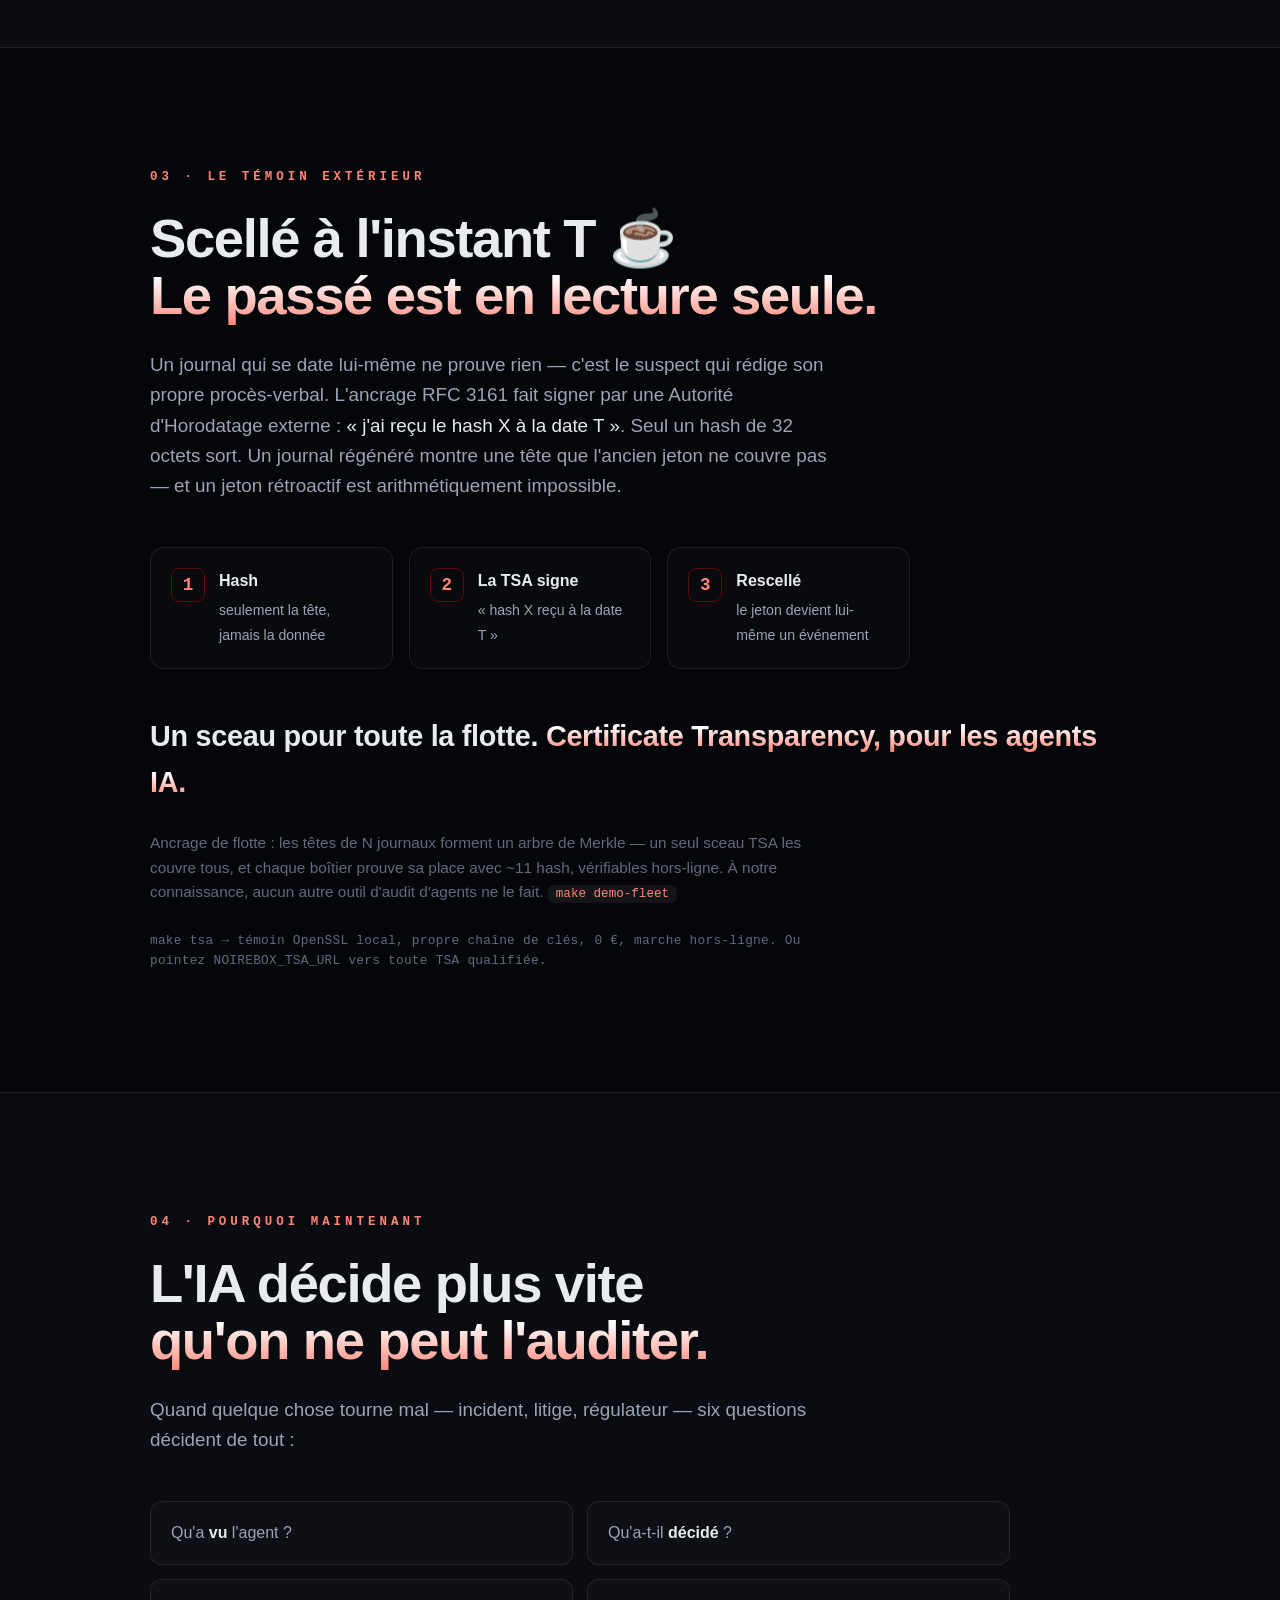
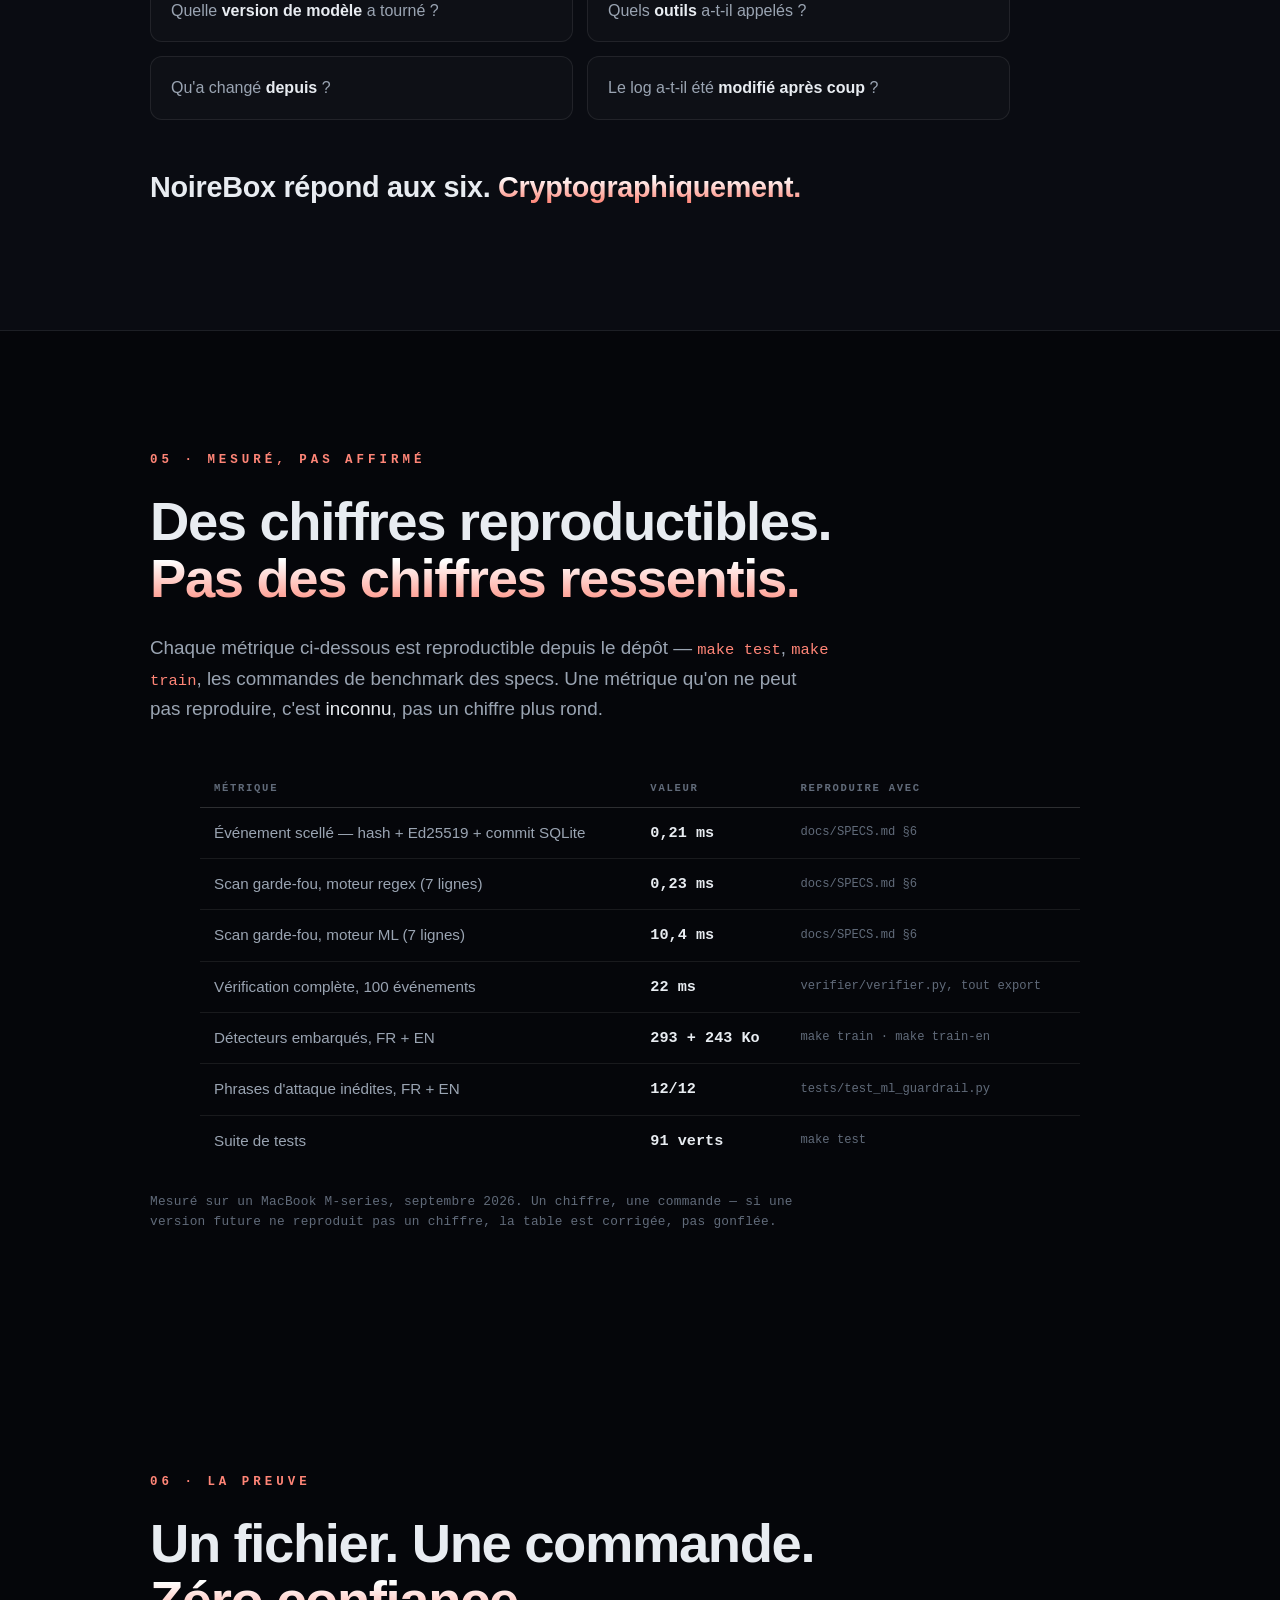
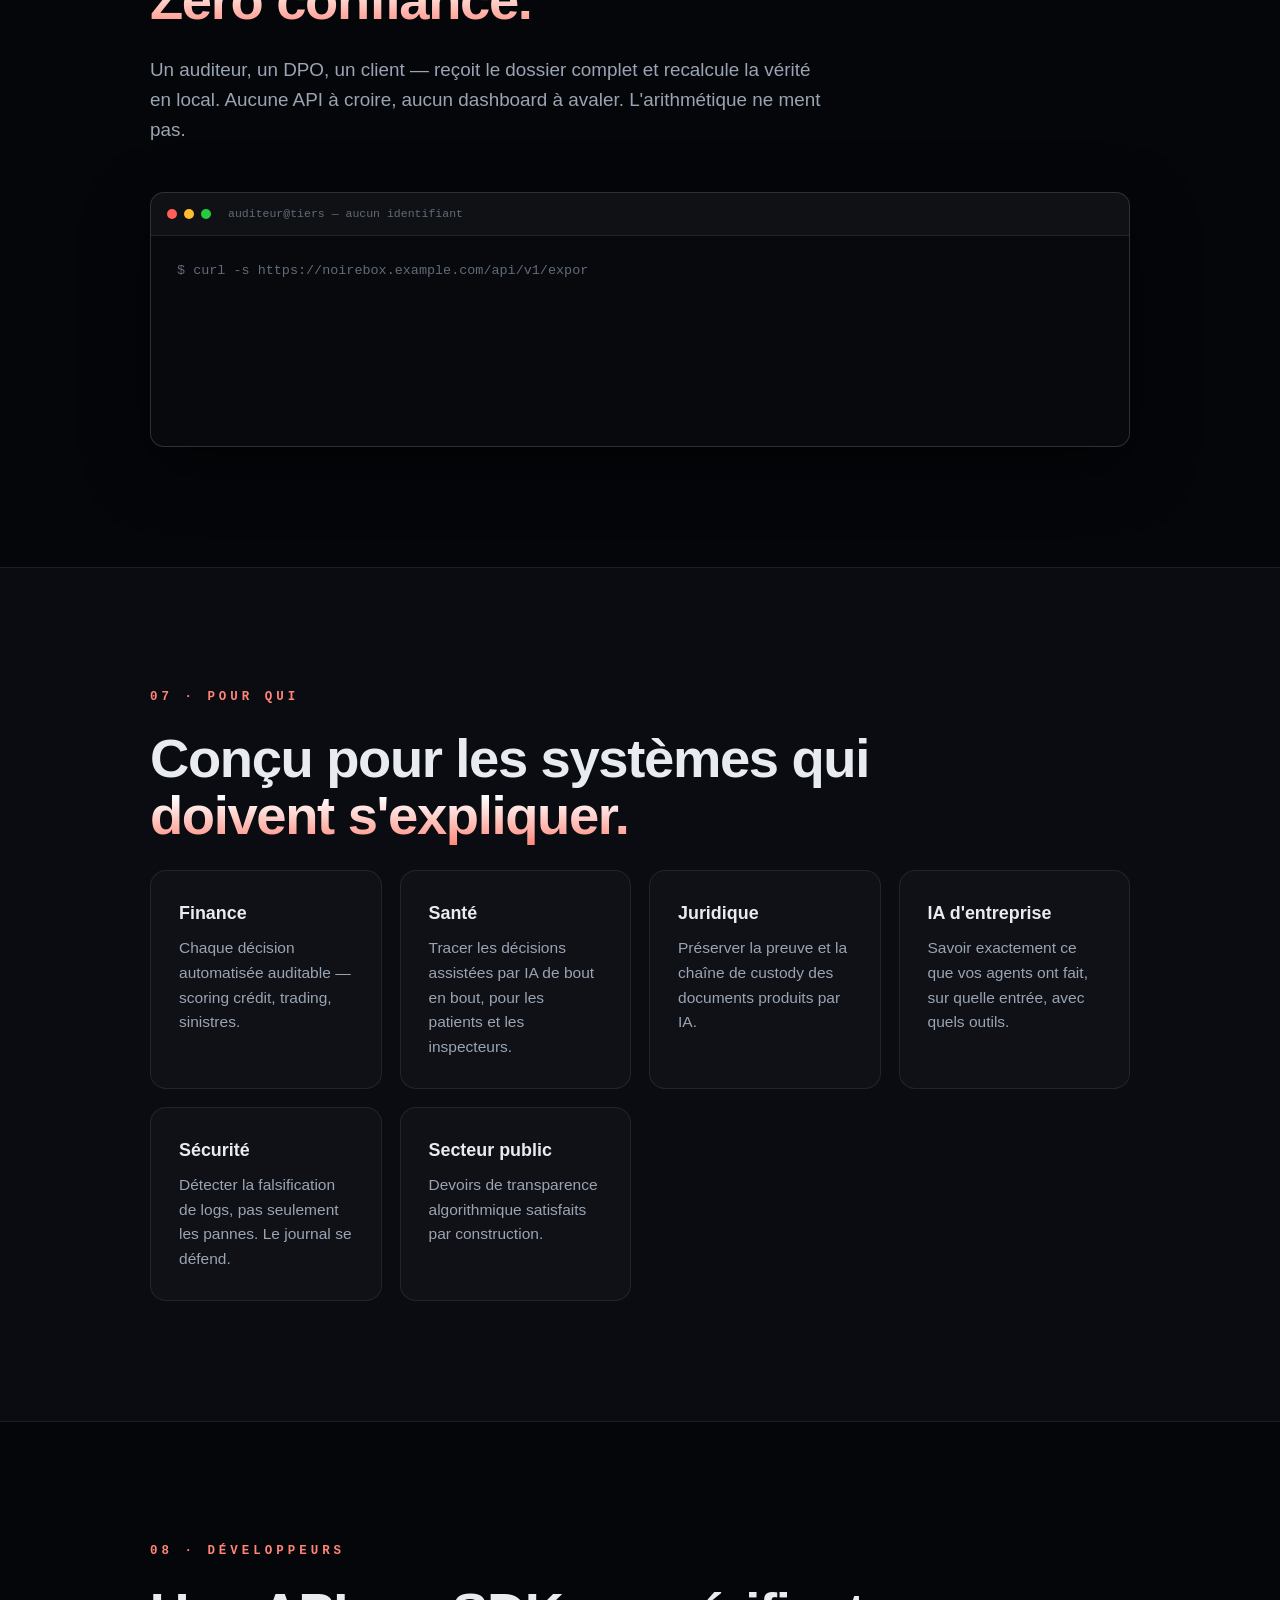
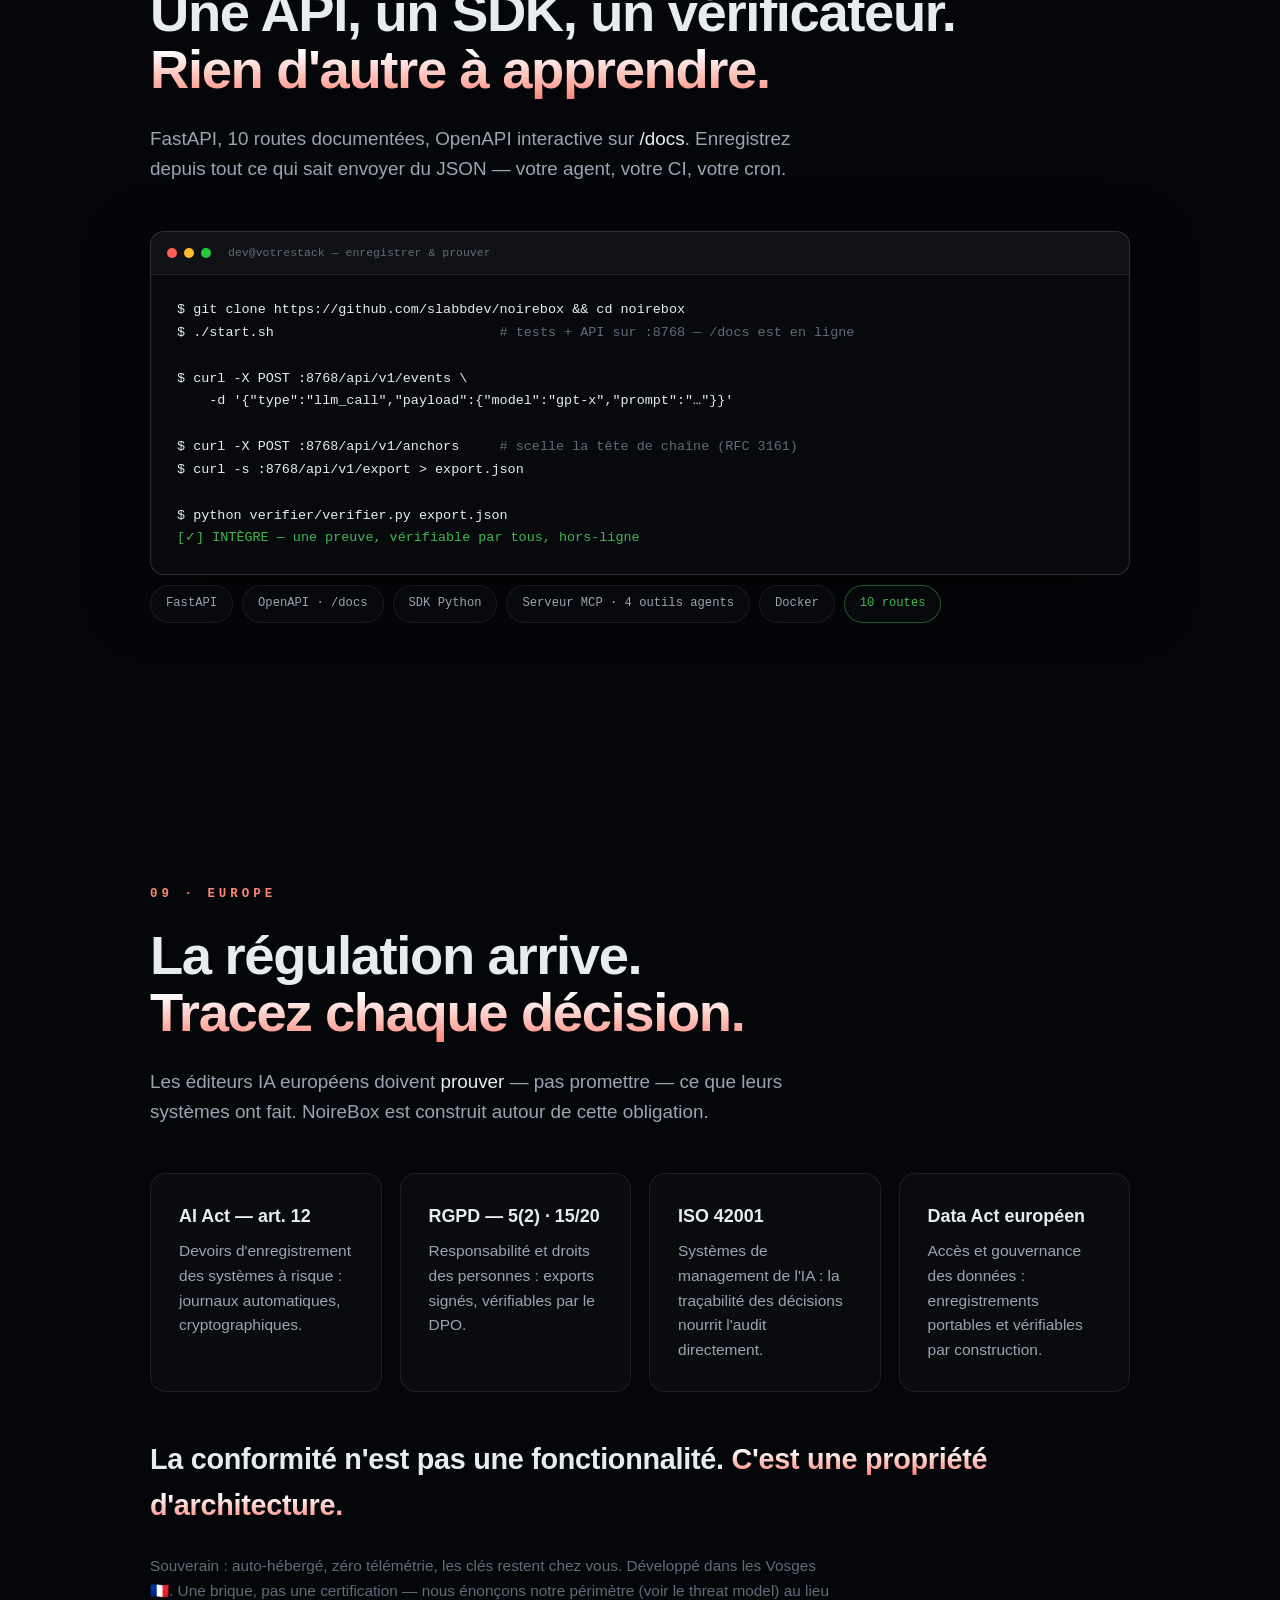
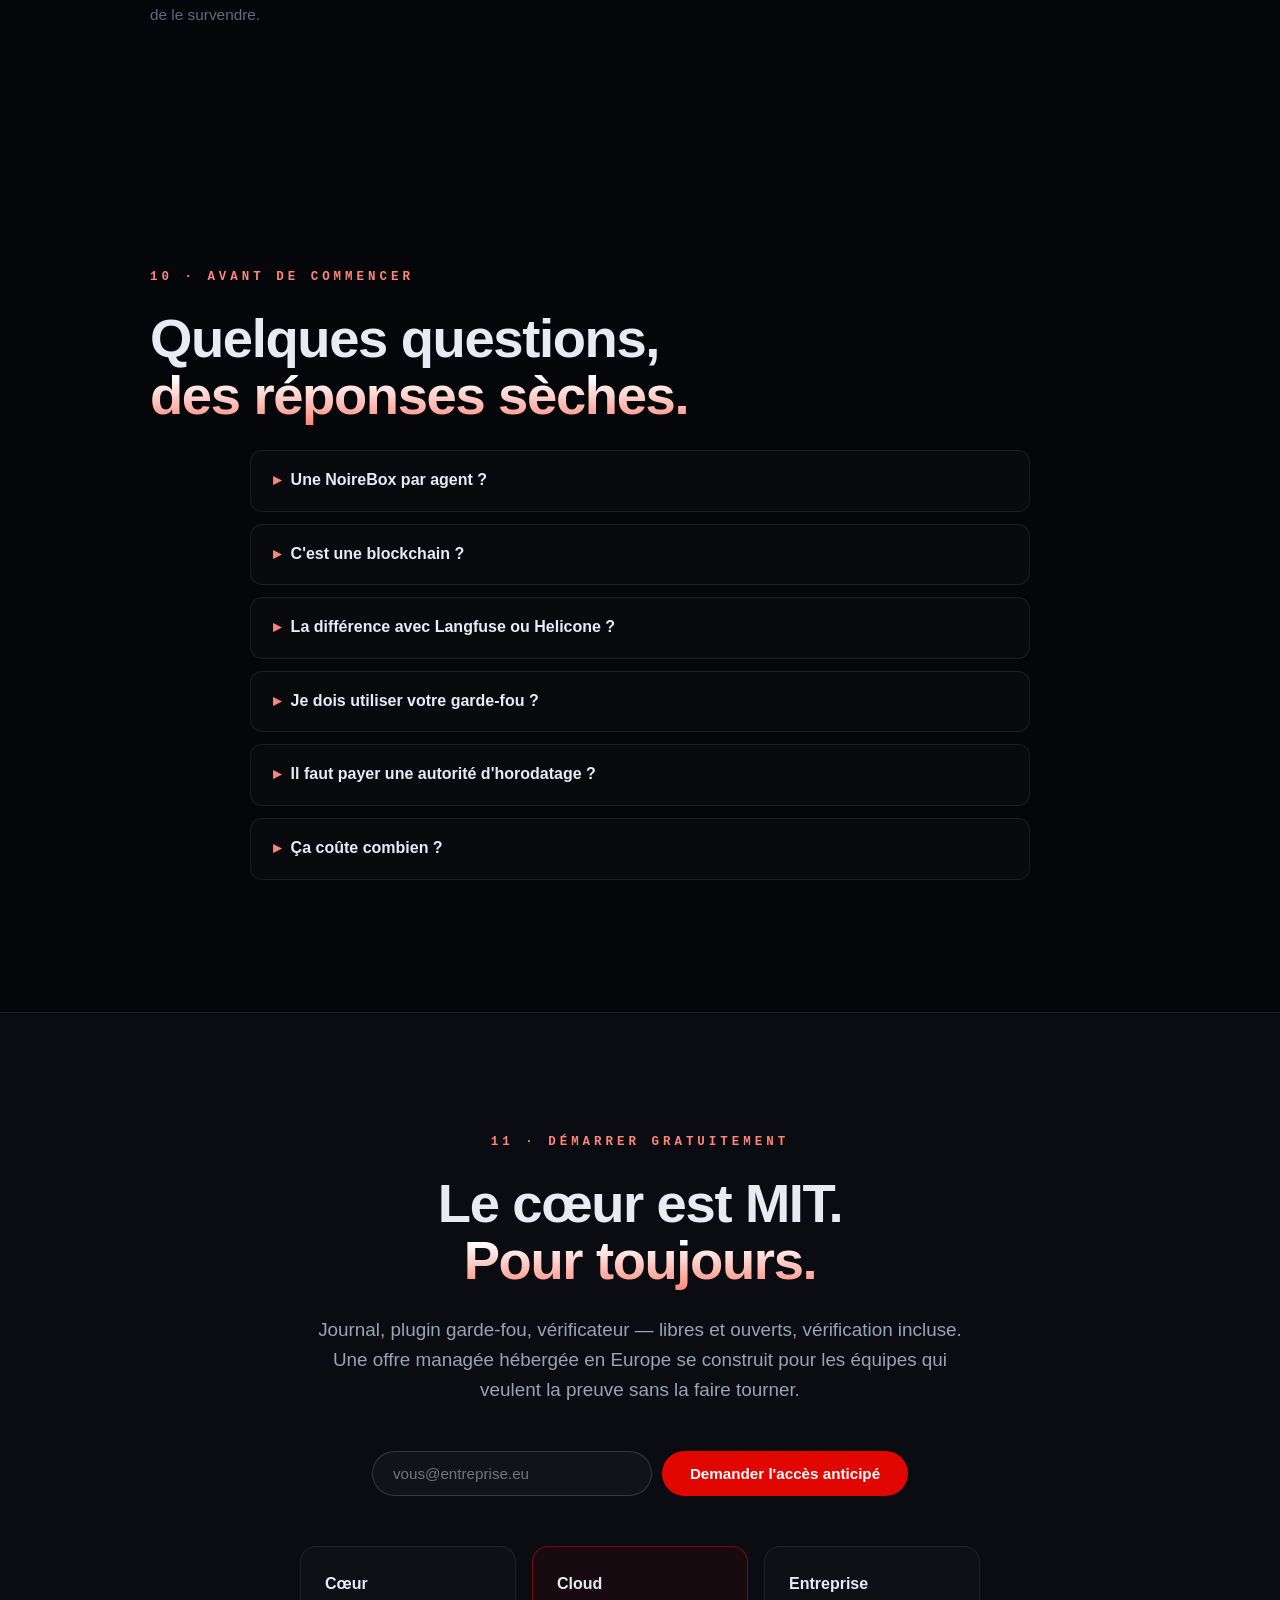
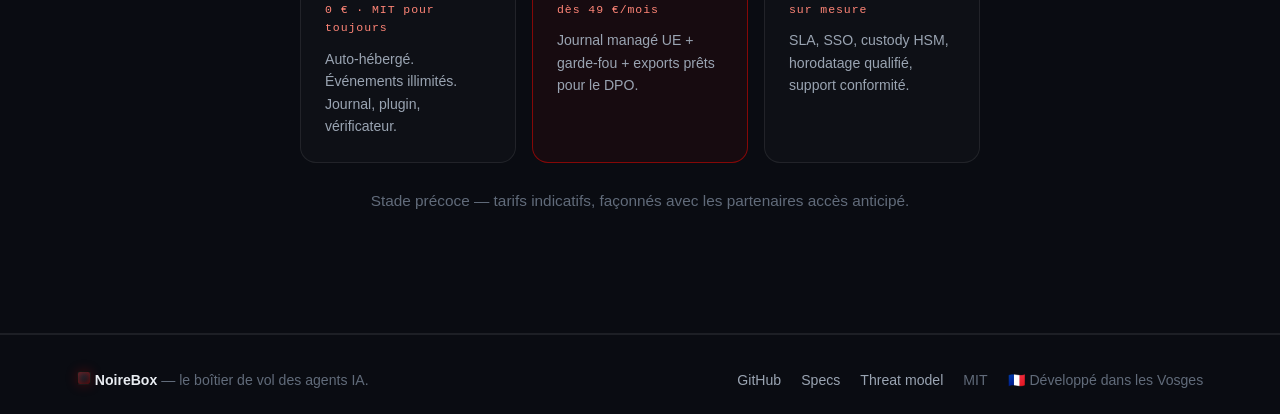
==== commit f8b4175a: "docs: honest badges — drop dead CI badge and stale static test count, claims replay locally via make" ====
--- a/docs/fr.html
+++ b/docs/fr.html
@@ -204,7 +204,7 @@
       <tr><td>Vérification complète, 100 événements</td><td class="m-val">22 ms</td><td class="m-how">verifier/verifier.py, tout export</td></tr>
       <tr><td>Détecteurs embarqués, FR + EN</td><td class="m-val">293 + 243 Ko</td><td class="m-how">make train · make train-en</td></tr>
       <tr><td>Phrases d'attaque inédites, FR + EN</td><td class="m-val">12/12</td><td class="m-how">tests/test_ml_guardrail.py</td></tr>
-      <tr><td>Suite de tests, rejouée à chaque push</td><td class="m-val">91 verts</td><td class="m-how">.github/workflows/ci.yml</td></tr>
+      <tr><td>Suite de tests</td><td class="m-val">91 verts</td><td class="m-how">make test</td></tr>
     </table>
     <p class="note mono">Mesuré sur un MacBook M-series, septembre 2026. Un chiffre, une commande — si une version future ne reproduit pas un chiffre, la table est corrigée, pas gonflée.</p>
   </div>
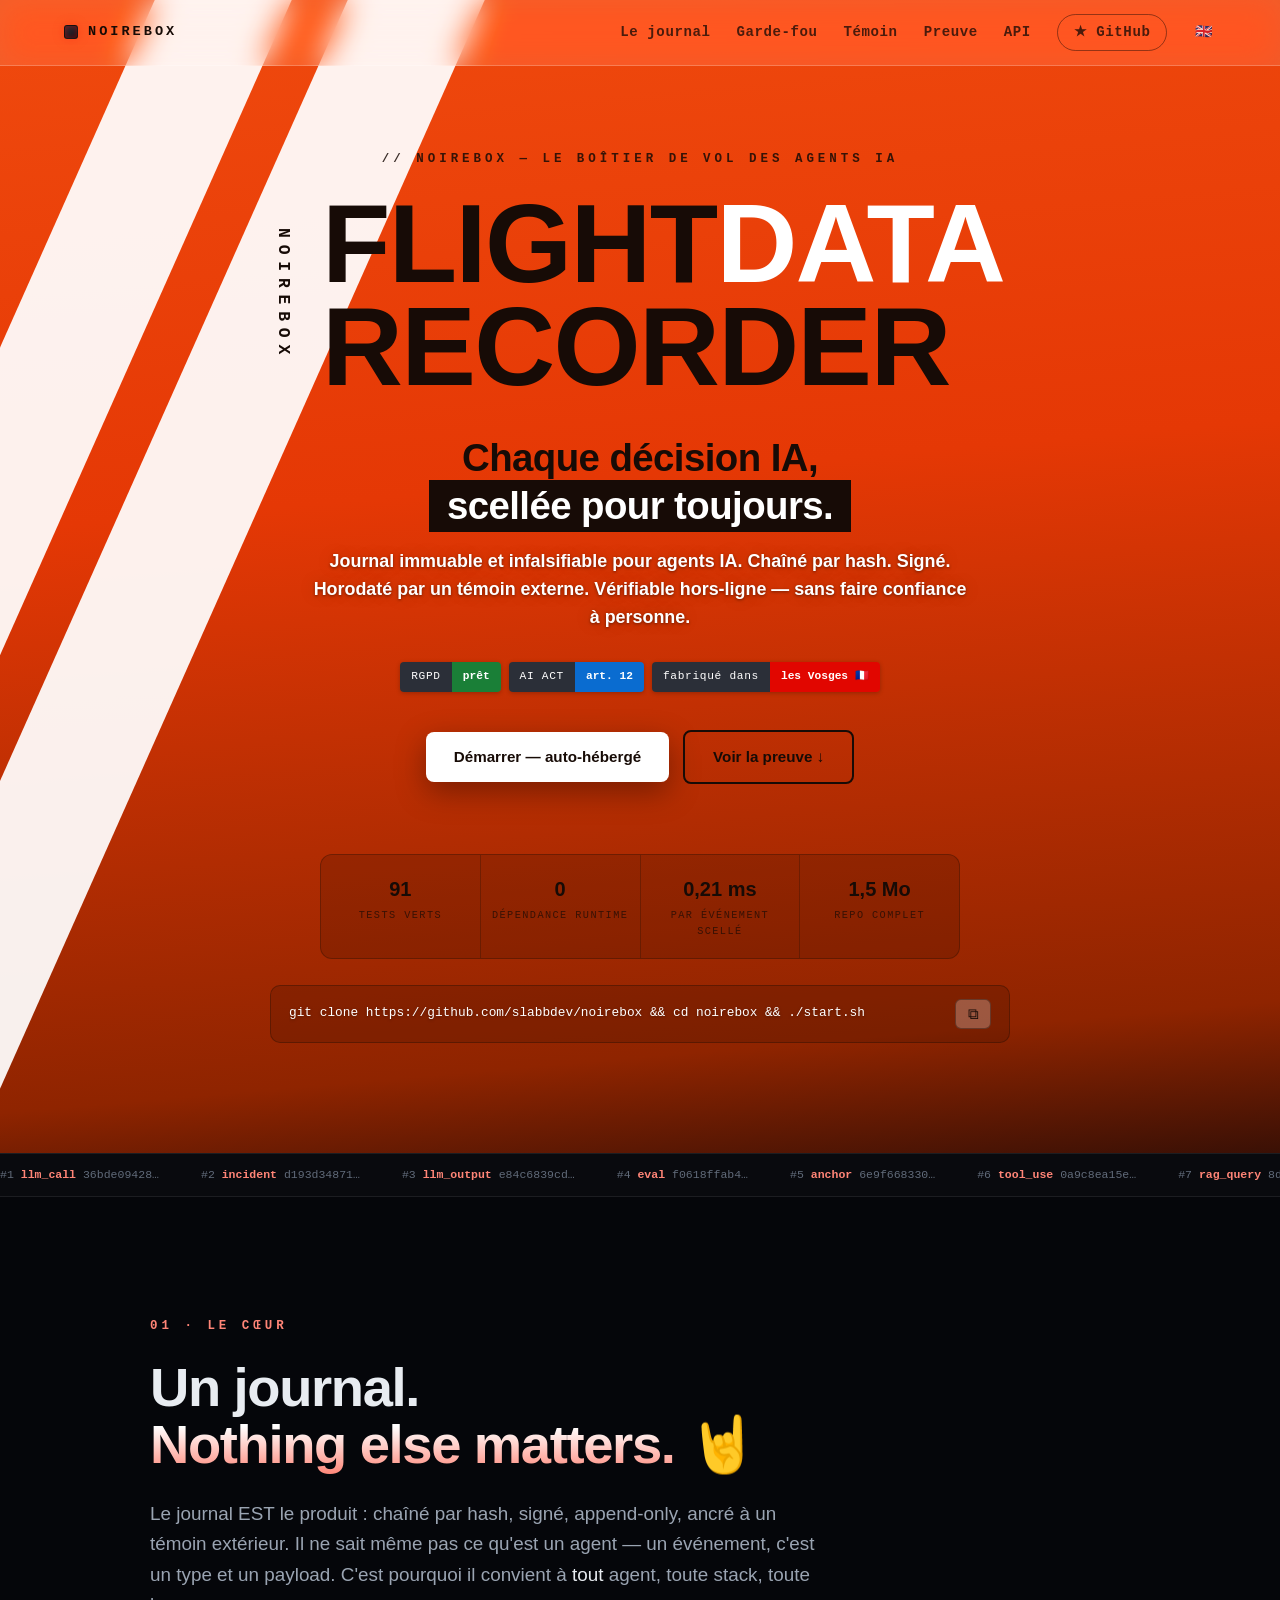
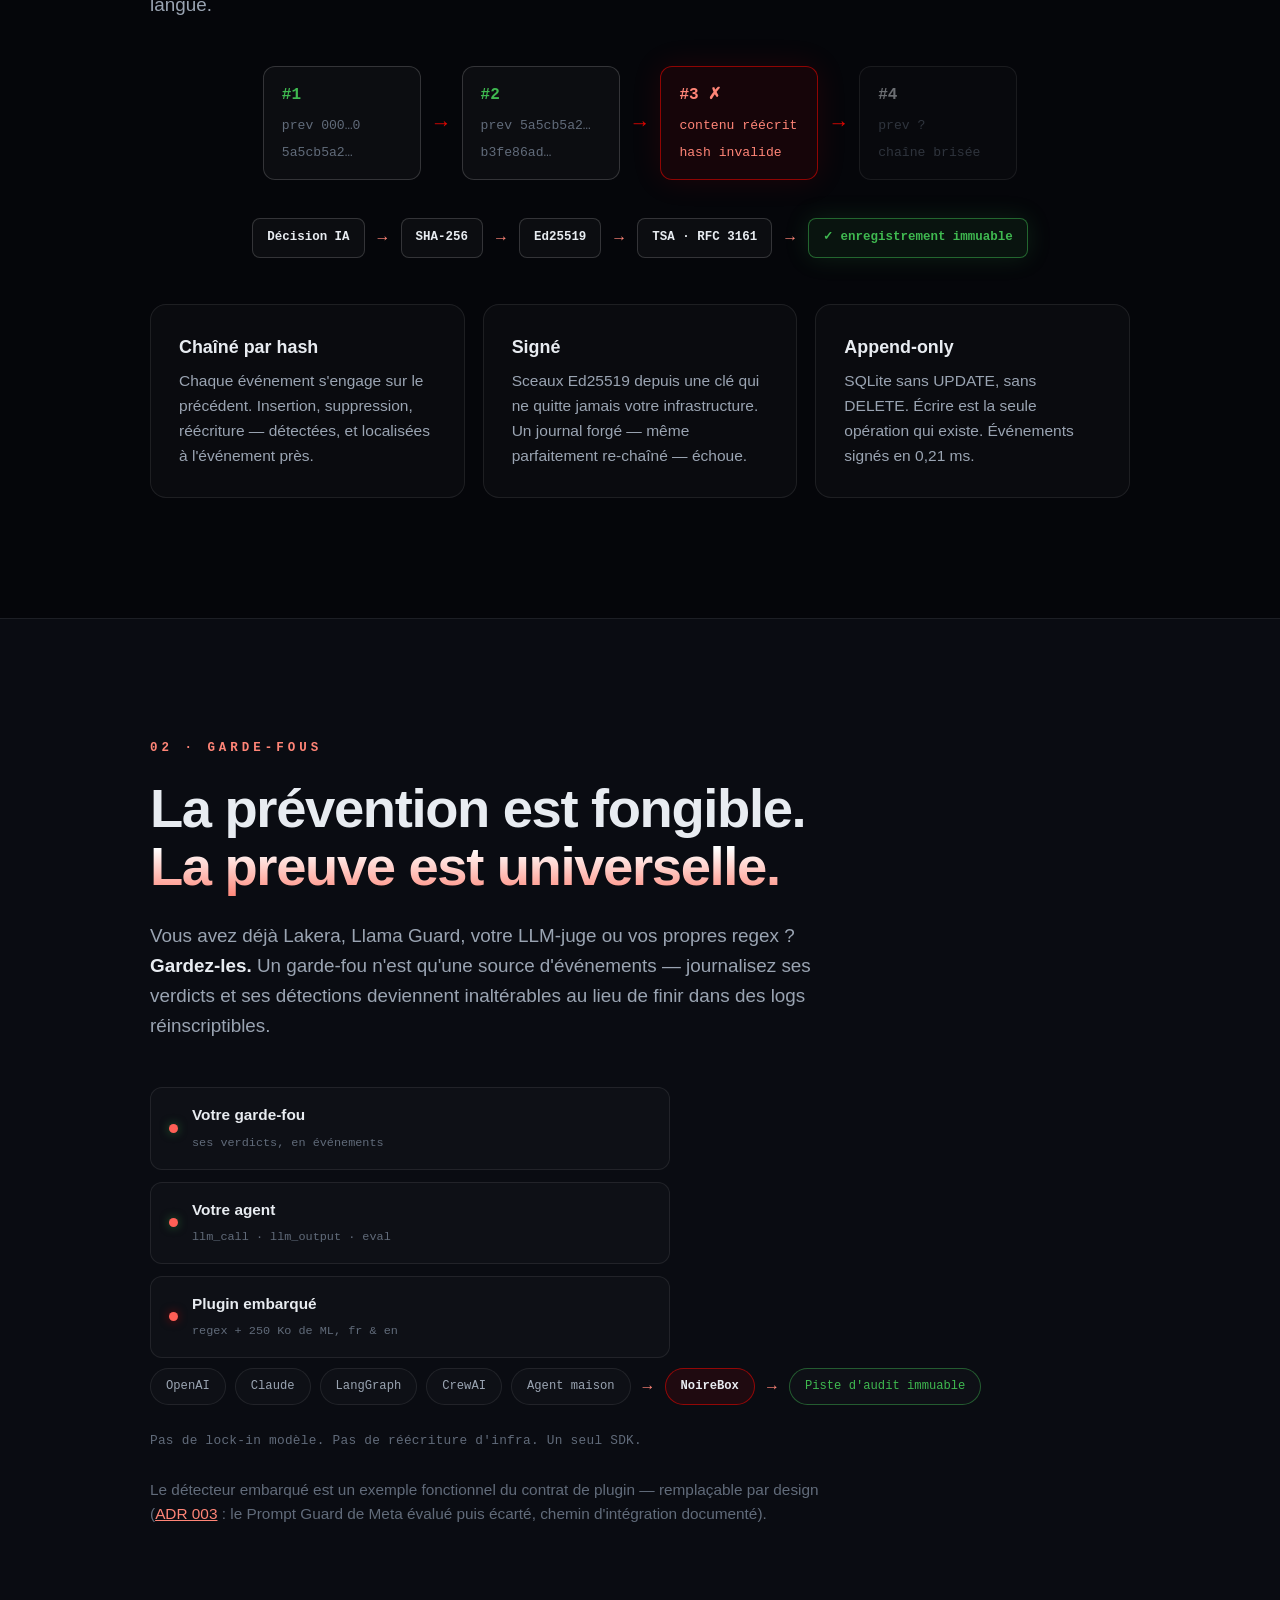
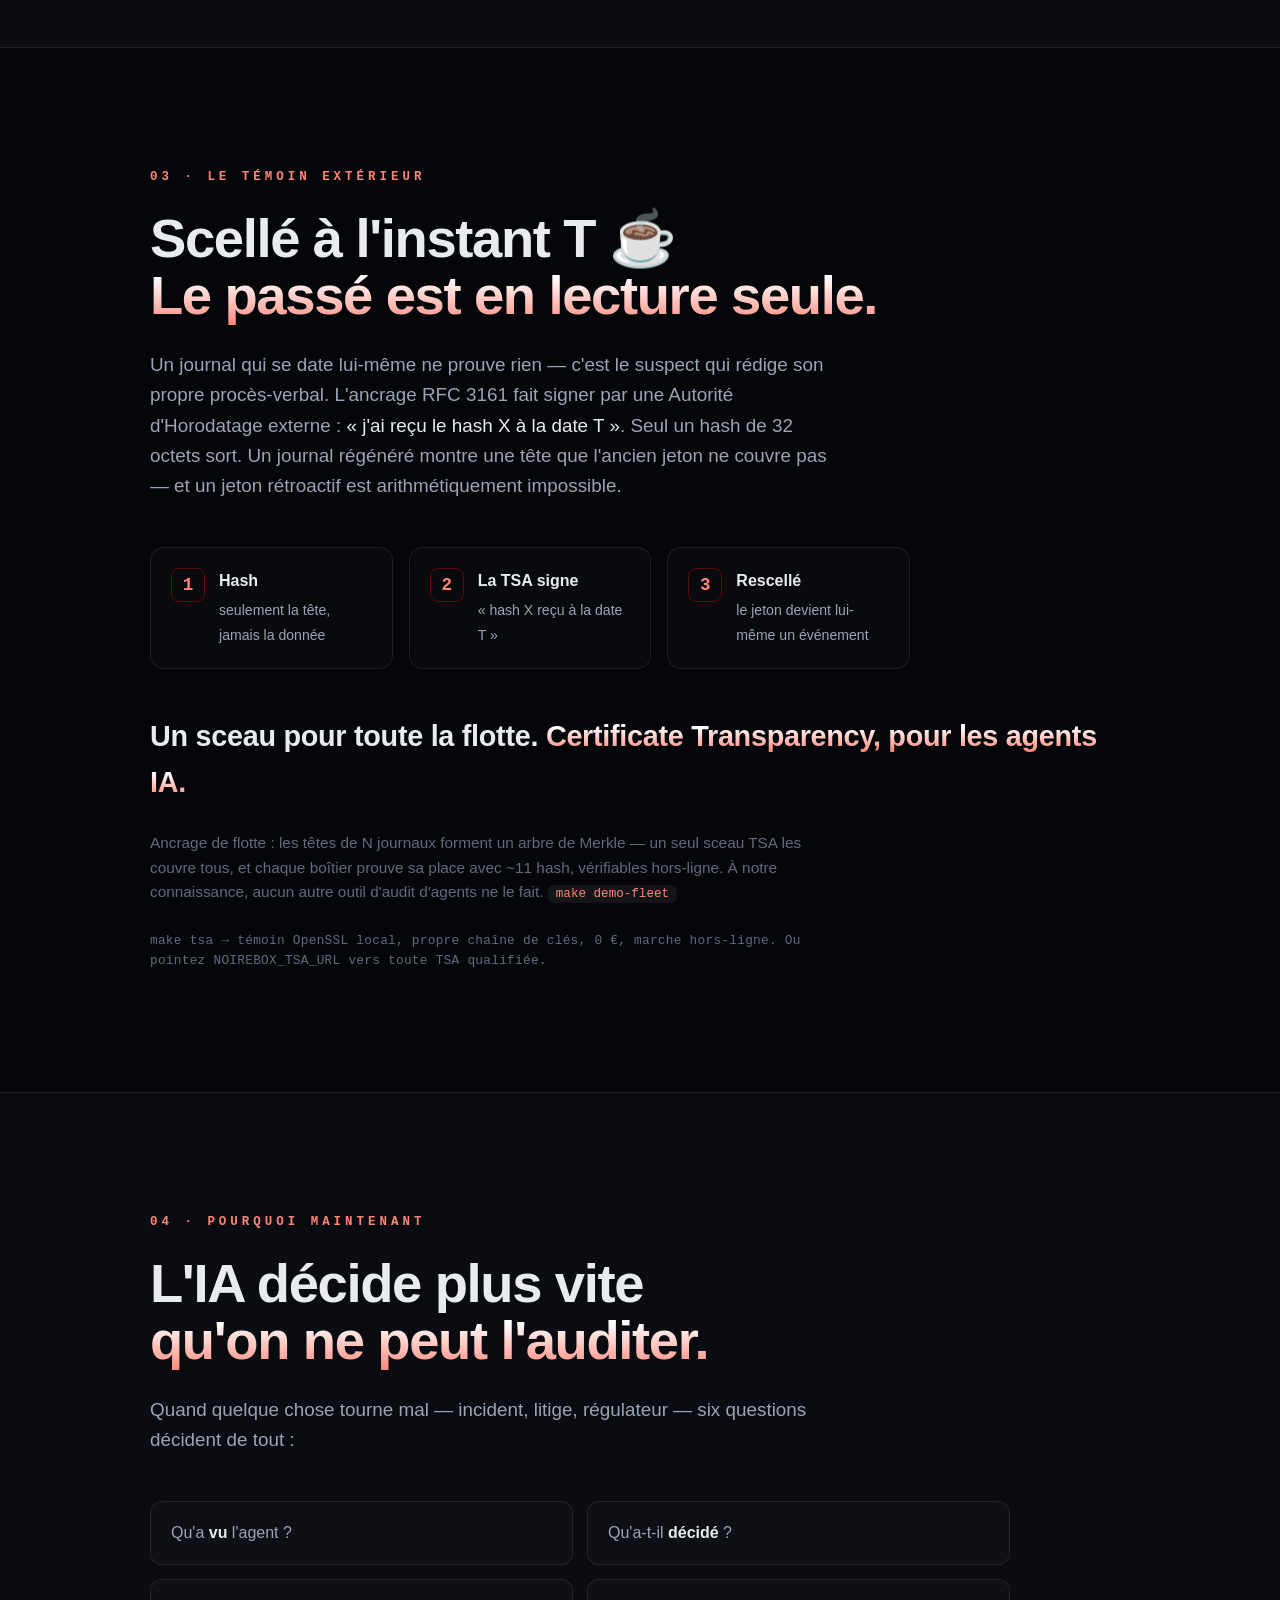
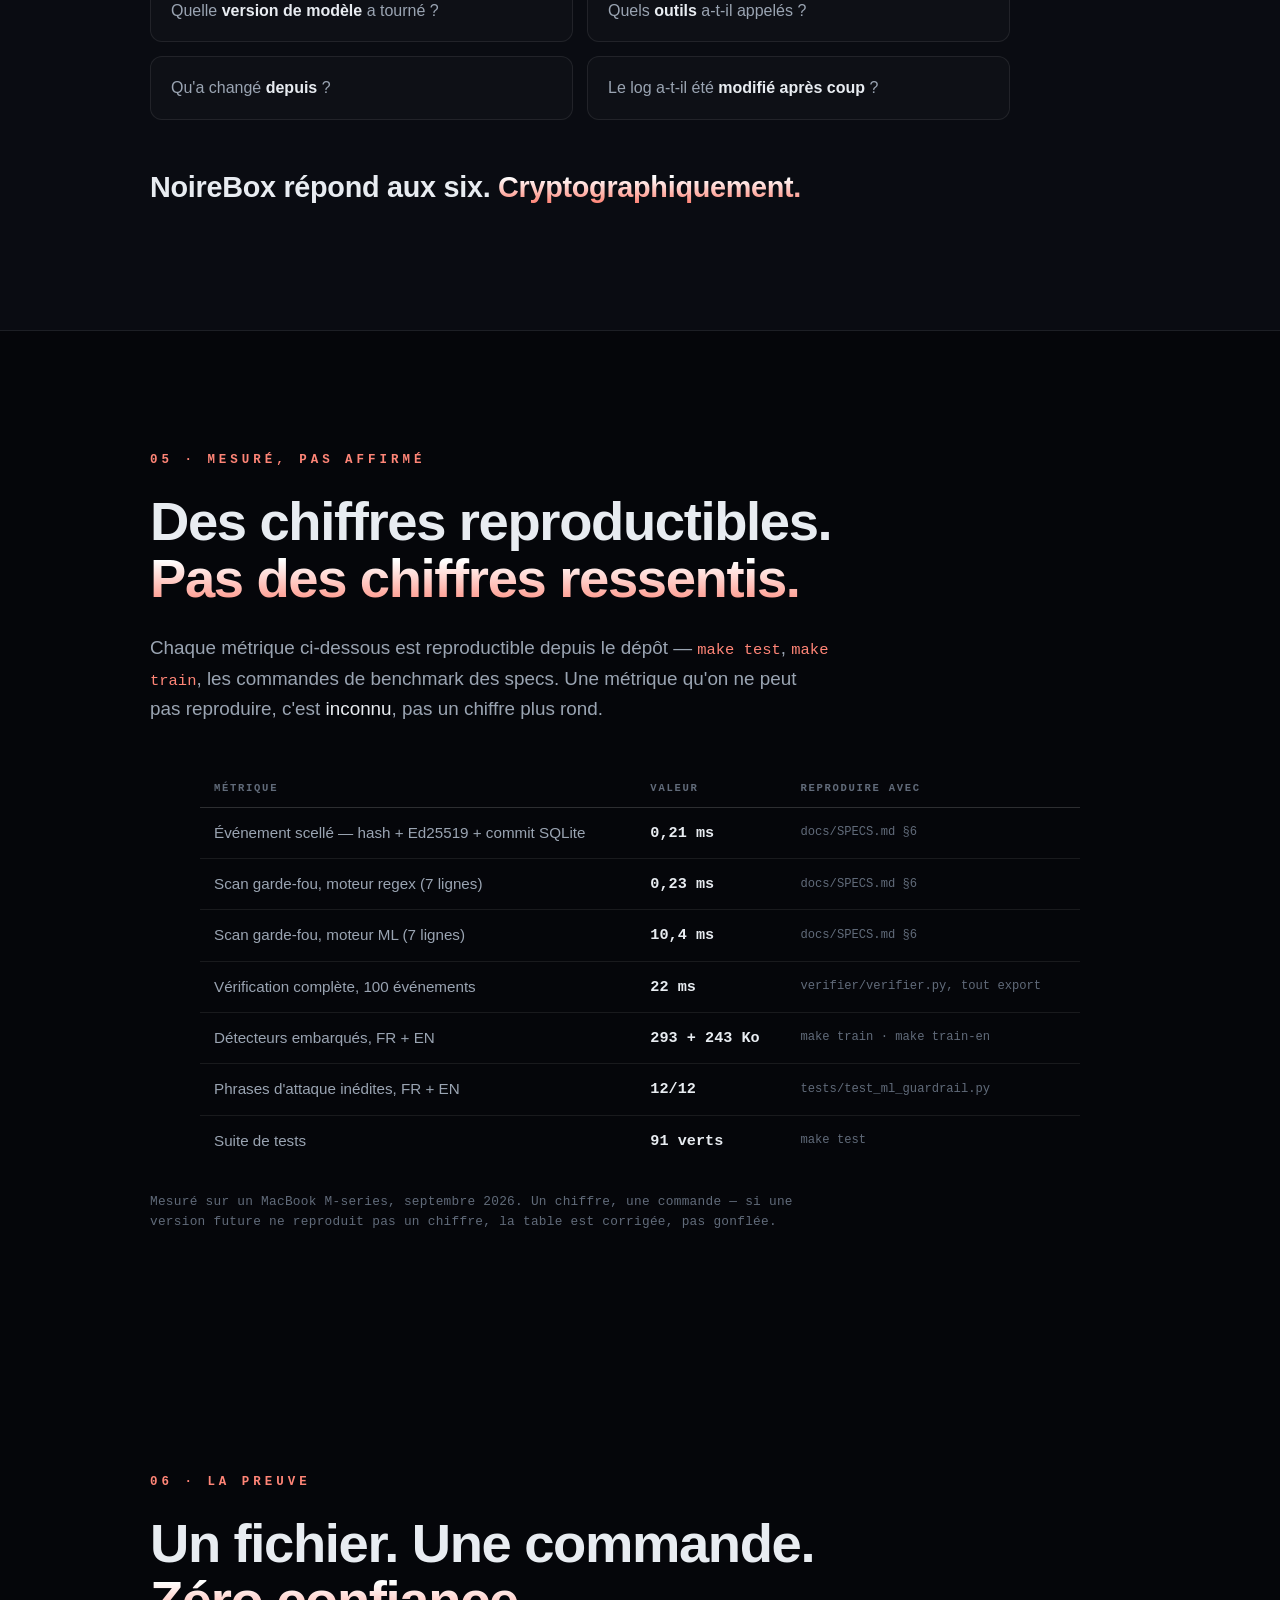
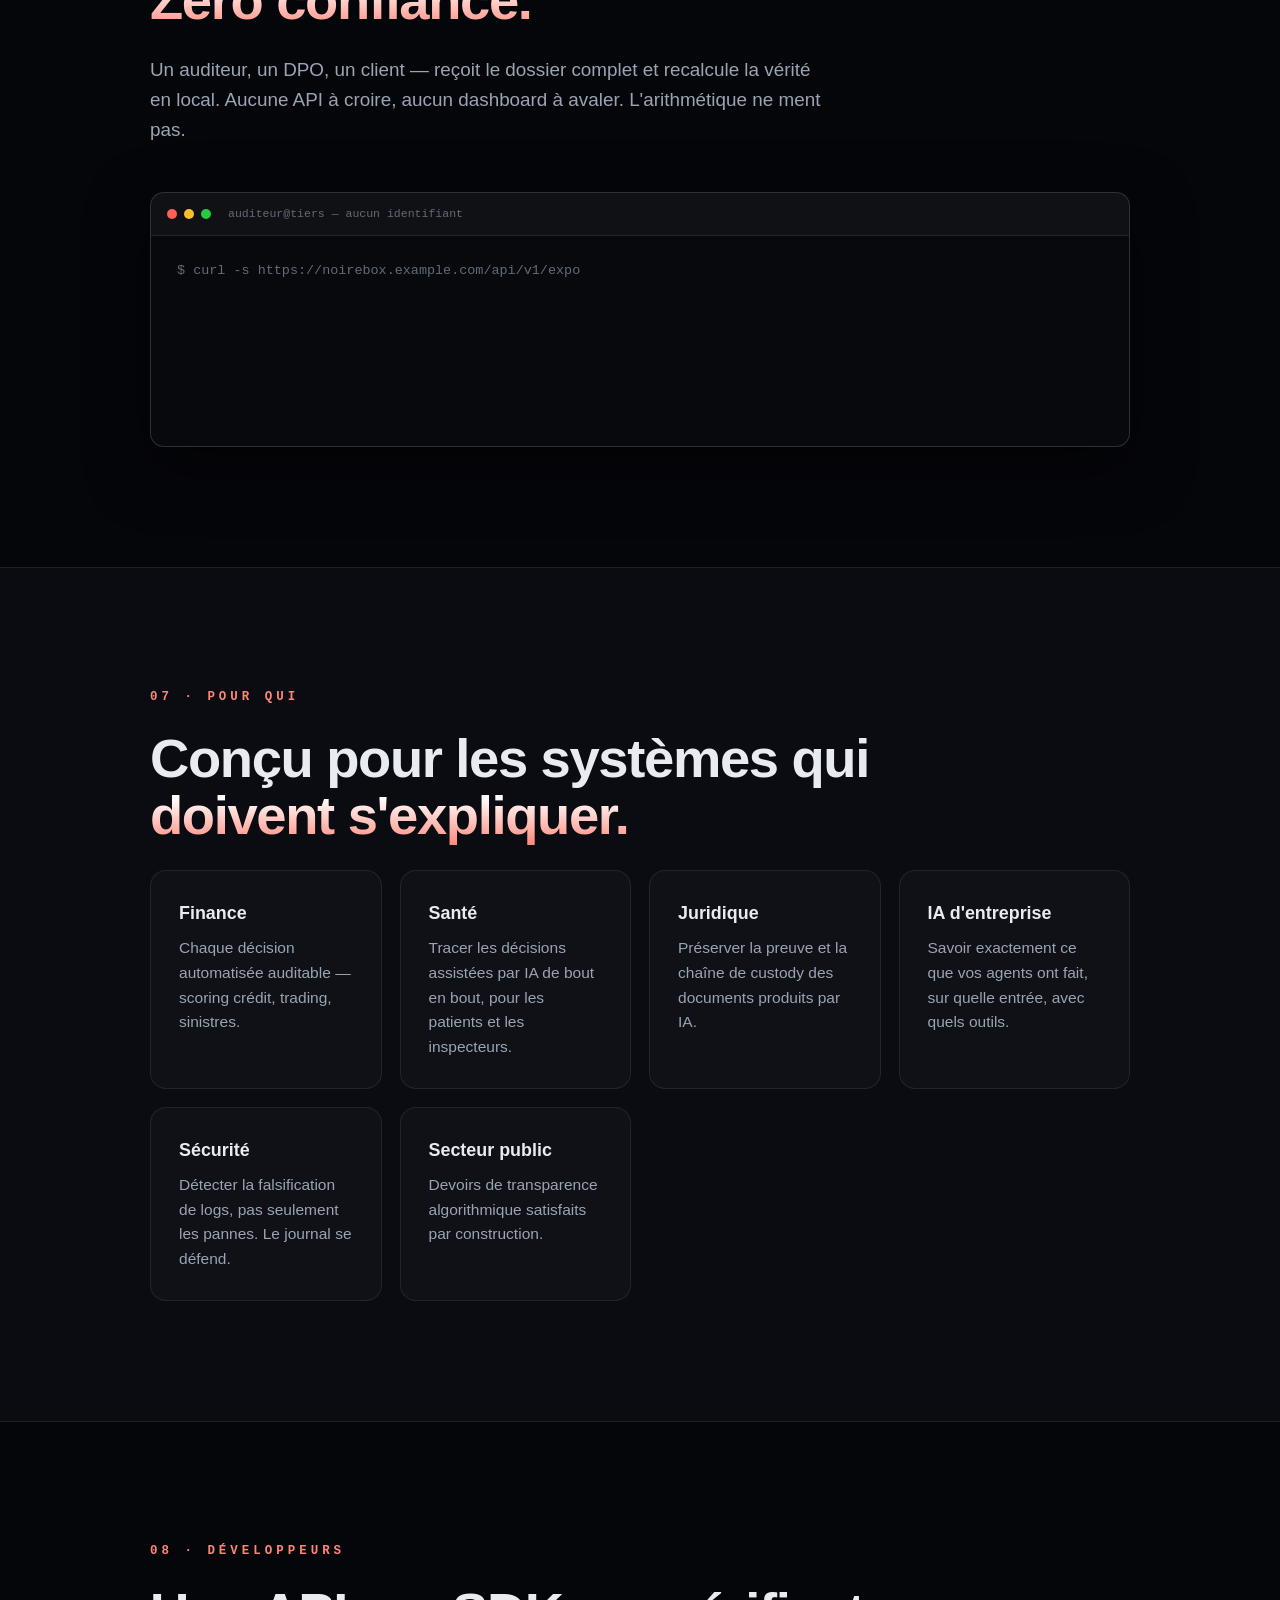
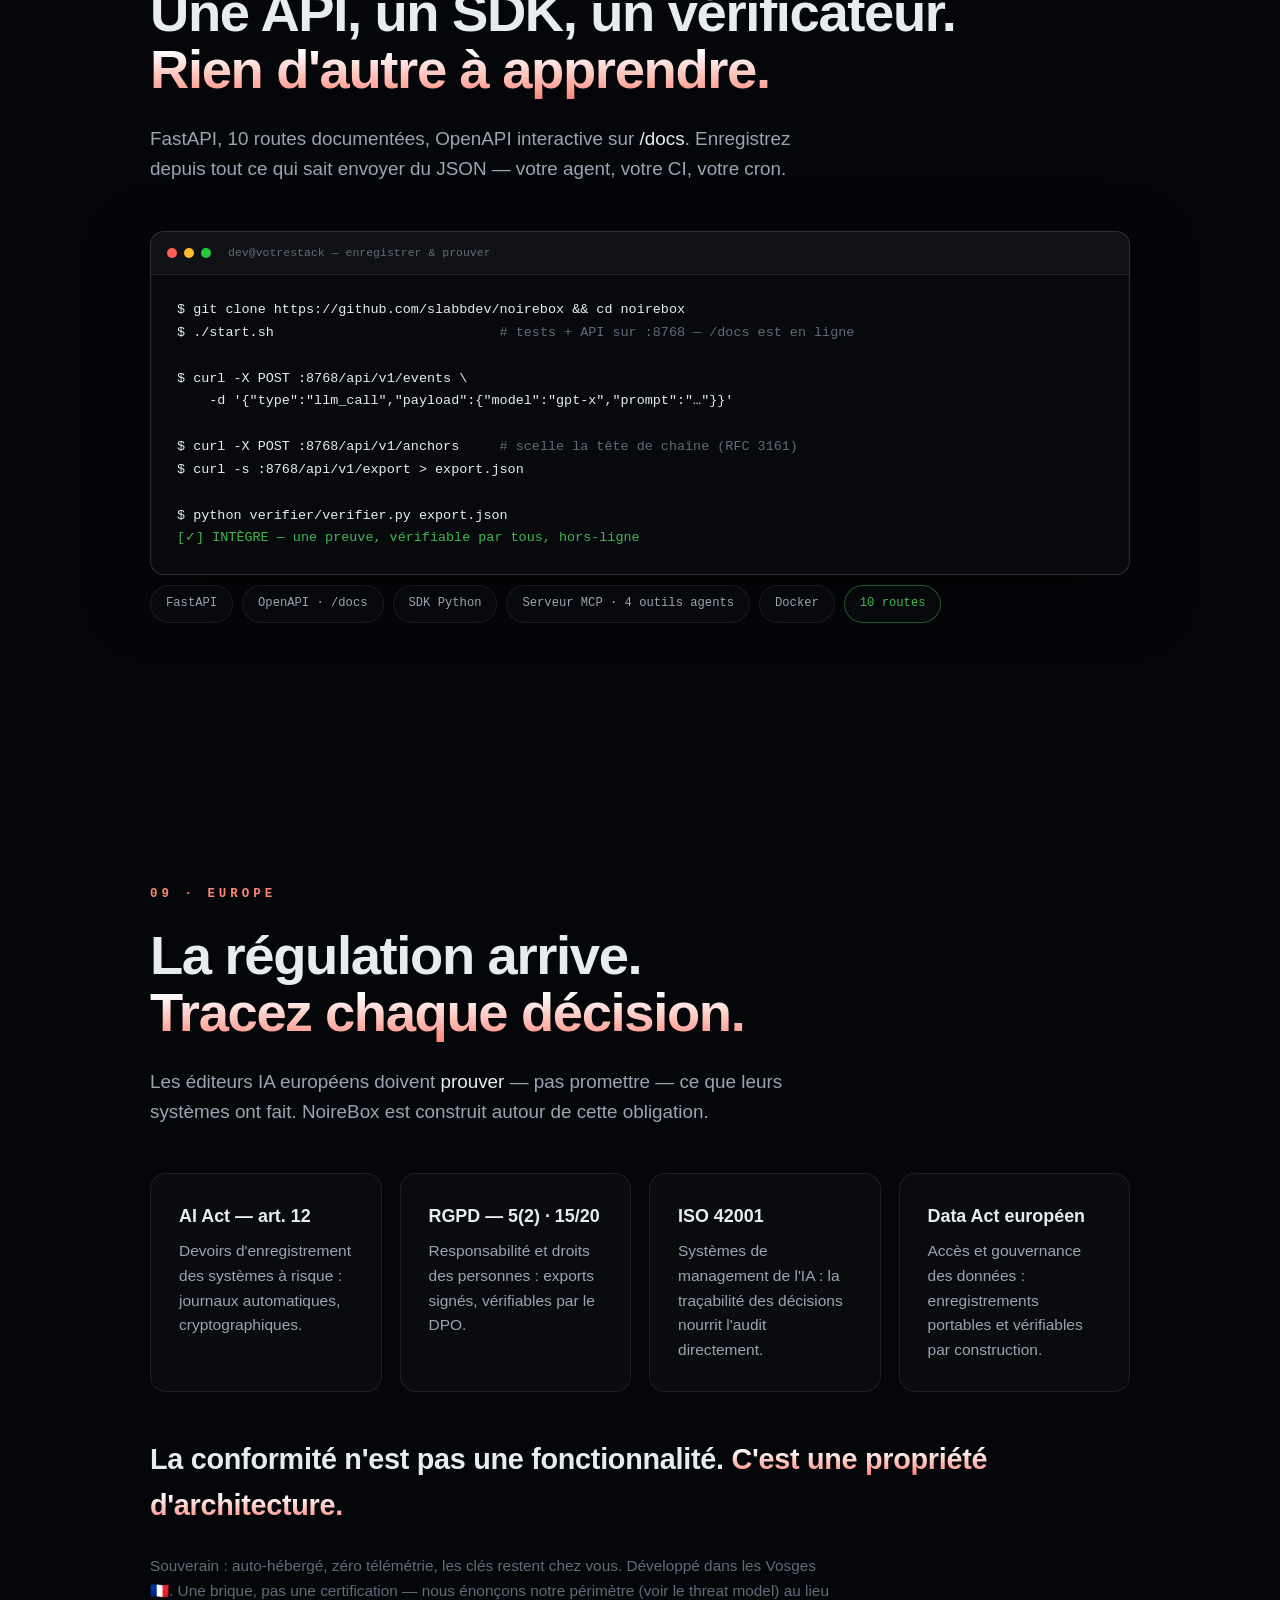
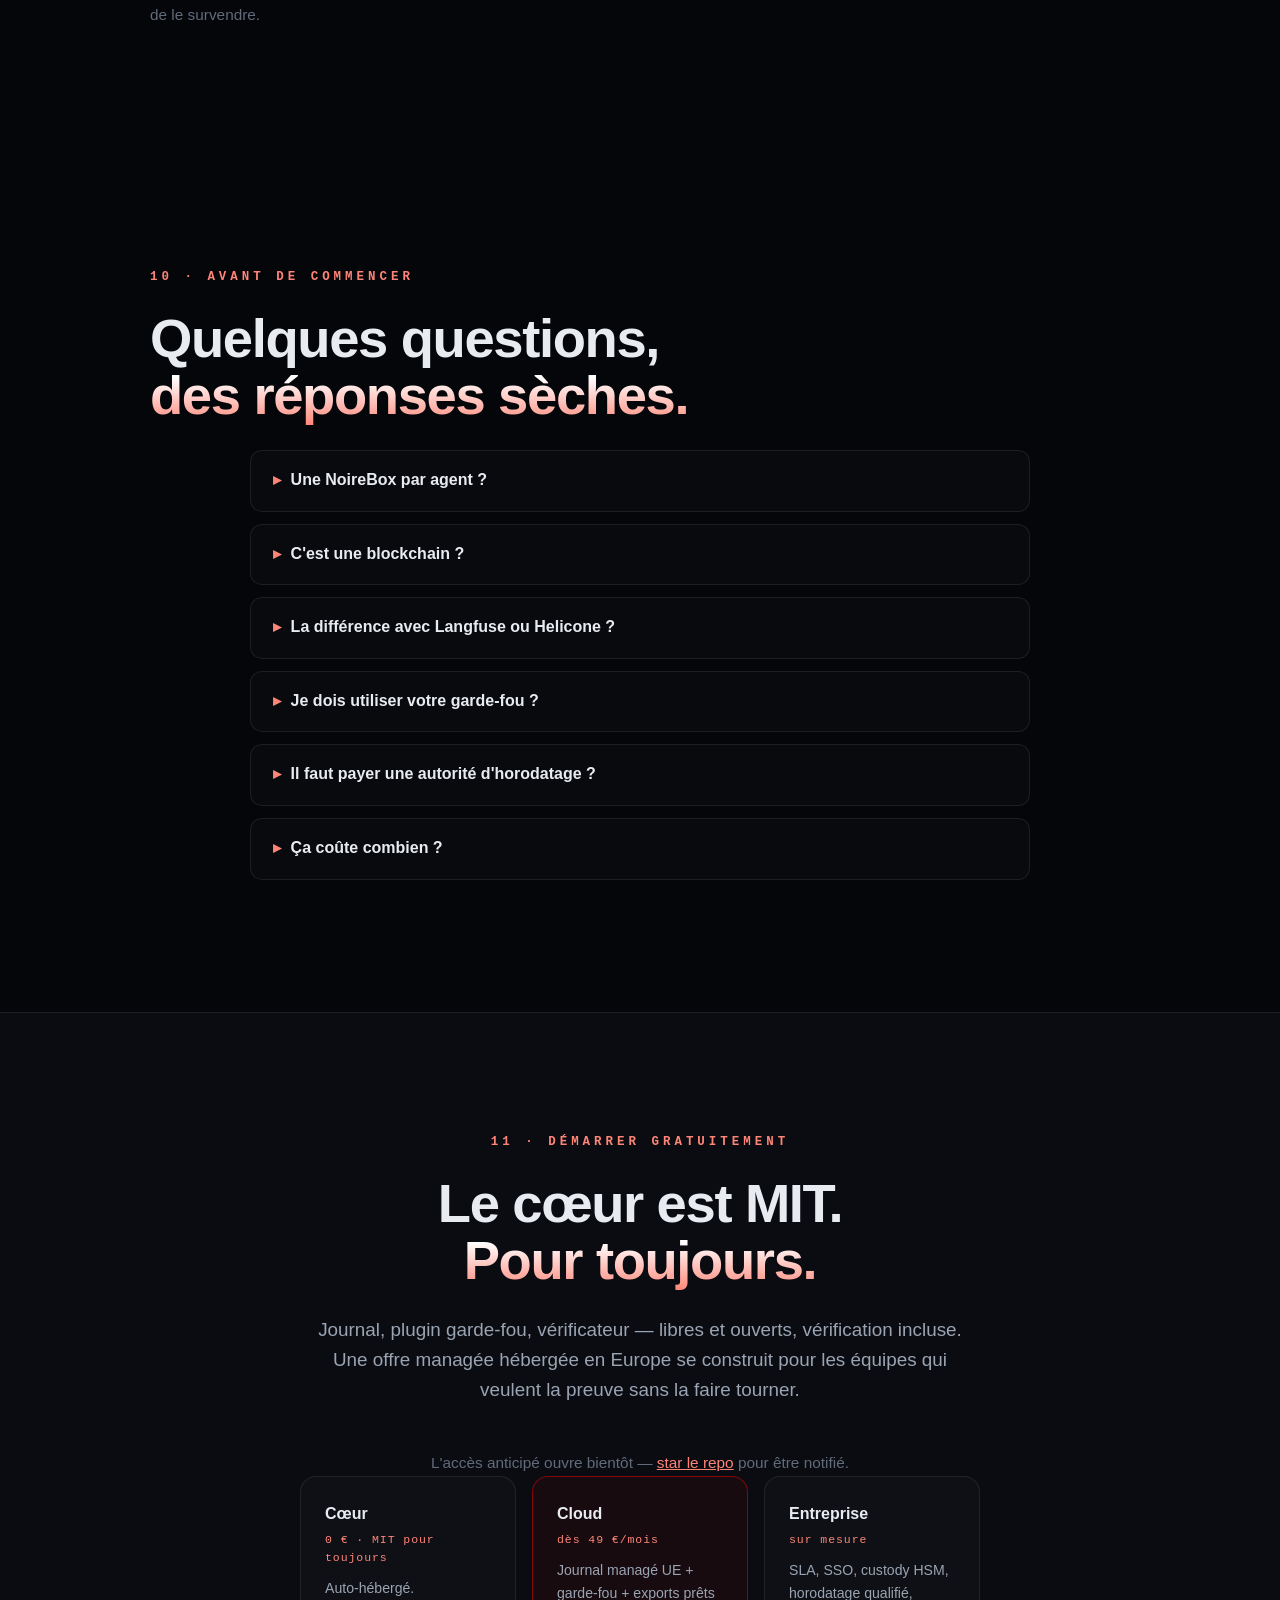
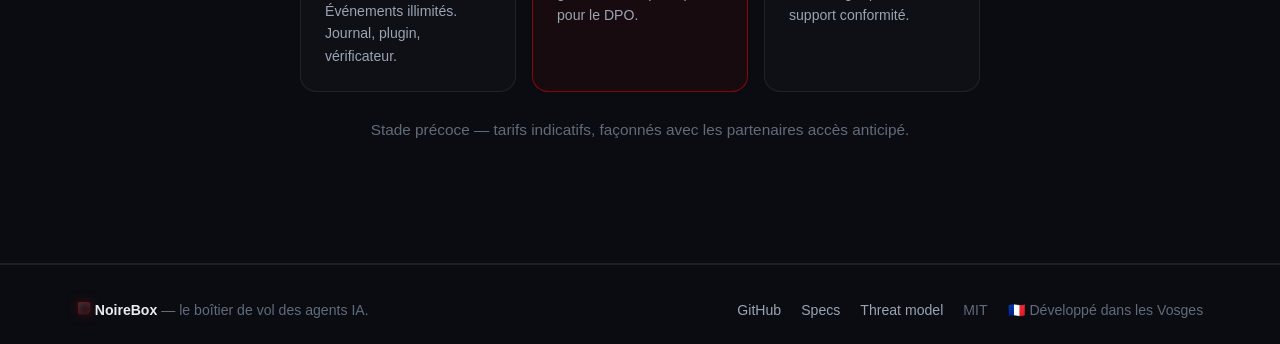
==== commit 606f5bbf: "landing: park the waitlist form until the managed offer opens" ====
--- a/docs/fr.html
+++ b/docs/fr.html
@@ -319,10 +319,7 @@
       Une offre managée hébergée en Europe se construit pour les équipes qui veulent
       la preuve sans la faire tourner.
     </p>
-    <form class="waitlist" action="https://formspree.io/f/VOTRE_ID_FORMSPREE" method="POST">
-      <input type="email" name="email" placeholder="vous@entreprise.eu" required>
-      <button type="submit">Demander l'accès anticipé</button>
-    </form>
+    <p class="note">L'accès anticipé ouvre bientôt — <a href="https://github.com/slabbdev/noirebox">star le repo</a> pour être notifié.</p>
     <div class="tiers">
       <div class="tier"><h4>Cœur</h4><span>0 € · MIT pour toujours</span><p>Auto-hébergé. Événements illimités. Journal, plugin, vérificateur.</p></div>
       <div class="tier hot"><h4>Cloud</h4><span>dès 49 €/mois</span><p>Journal managé UE + garde-fou + exports prêts pour le DPO.</p></div>
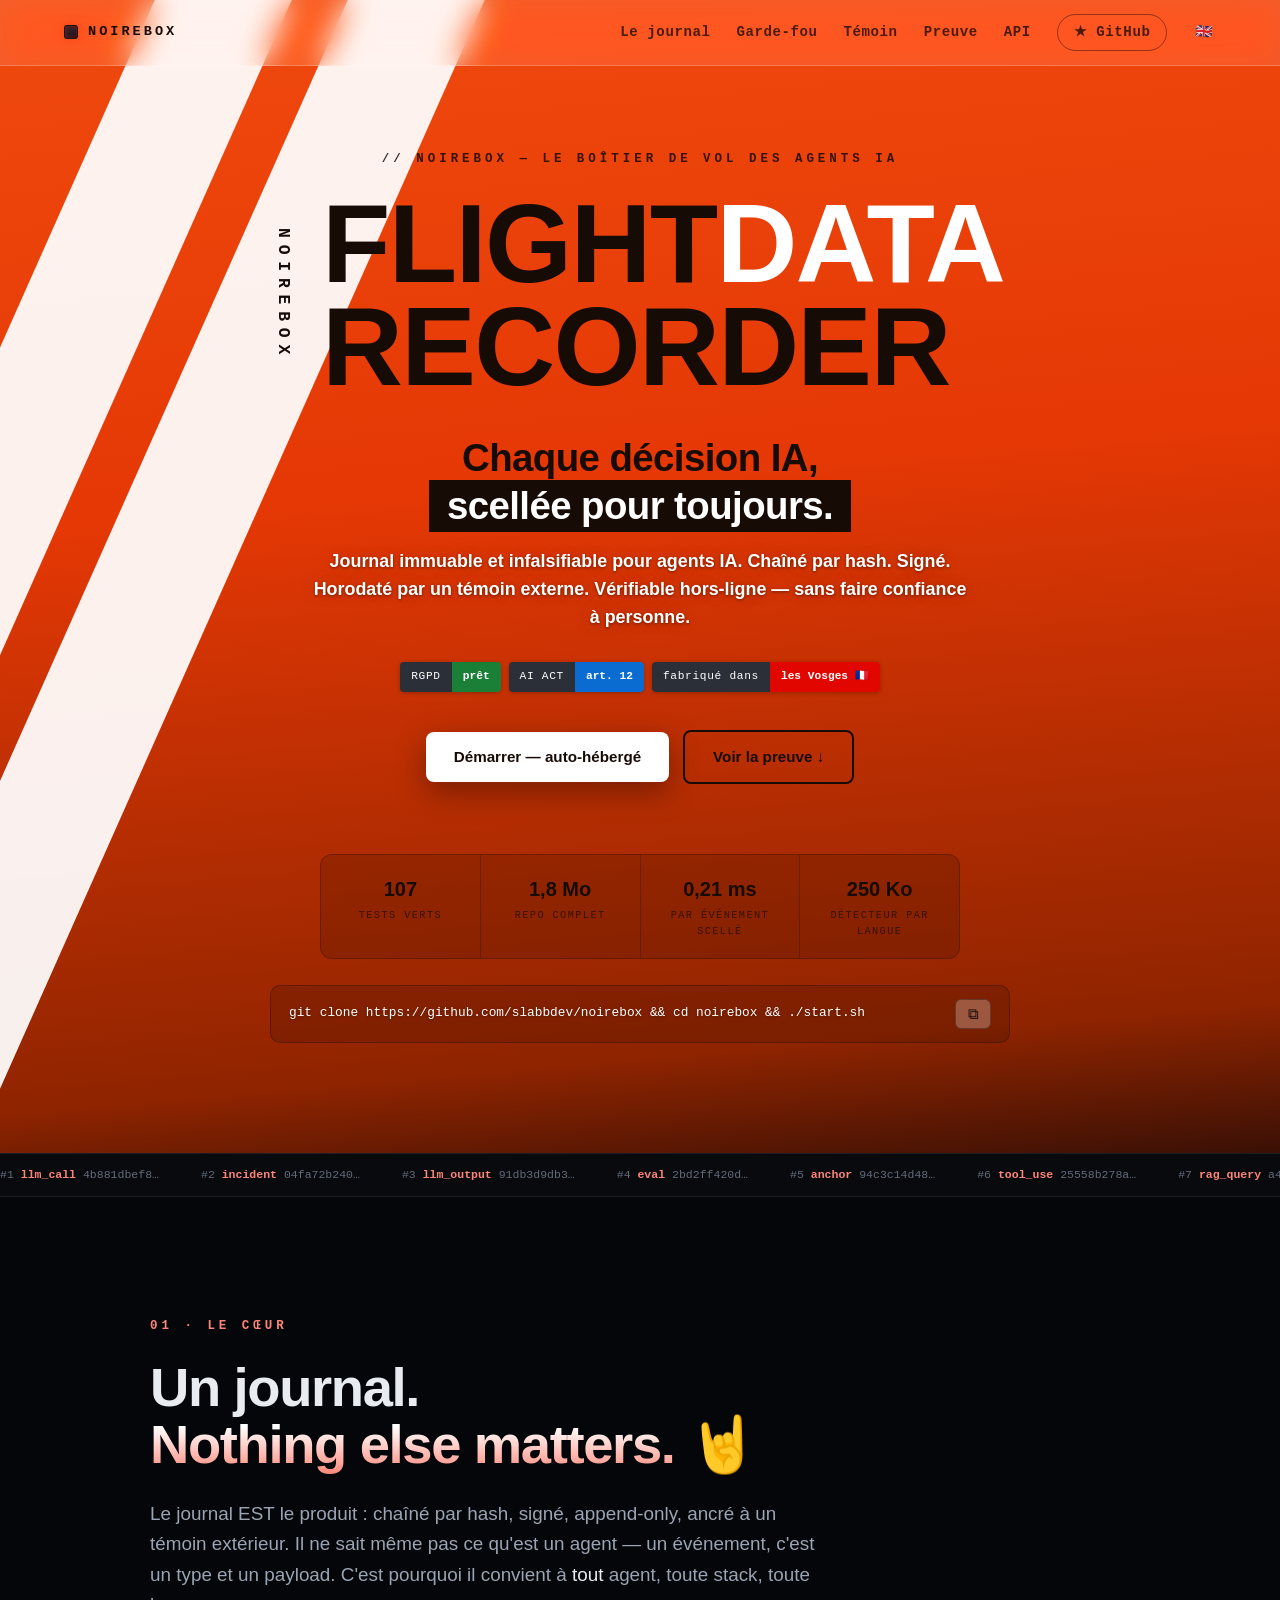
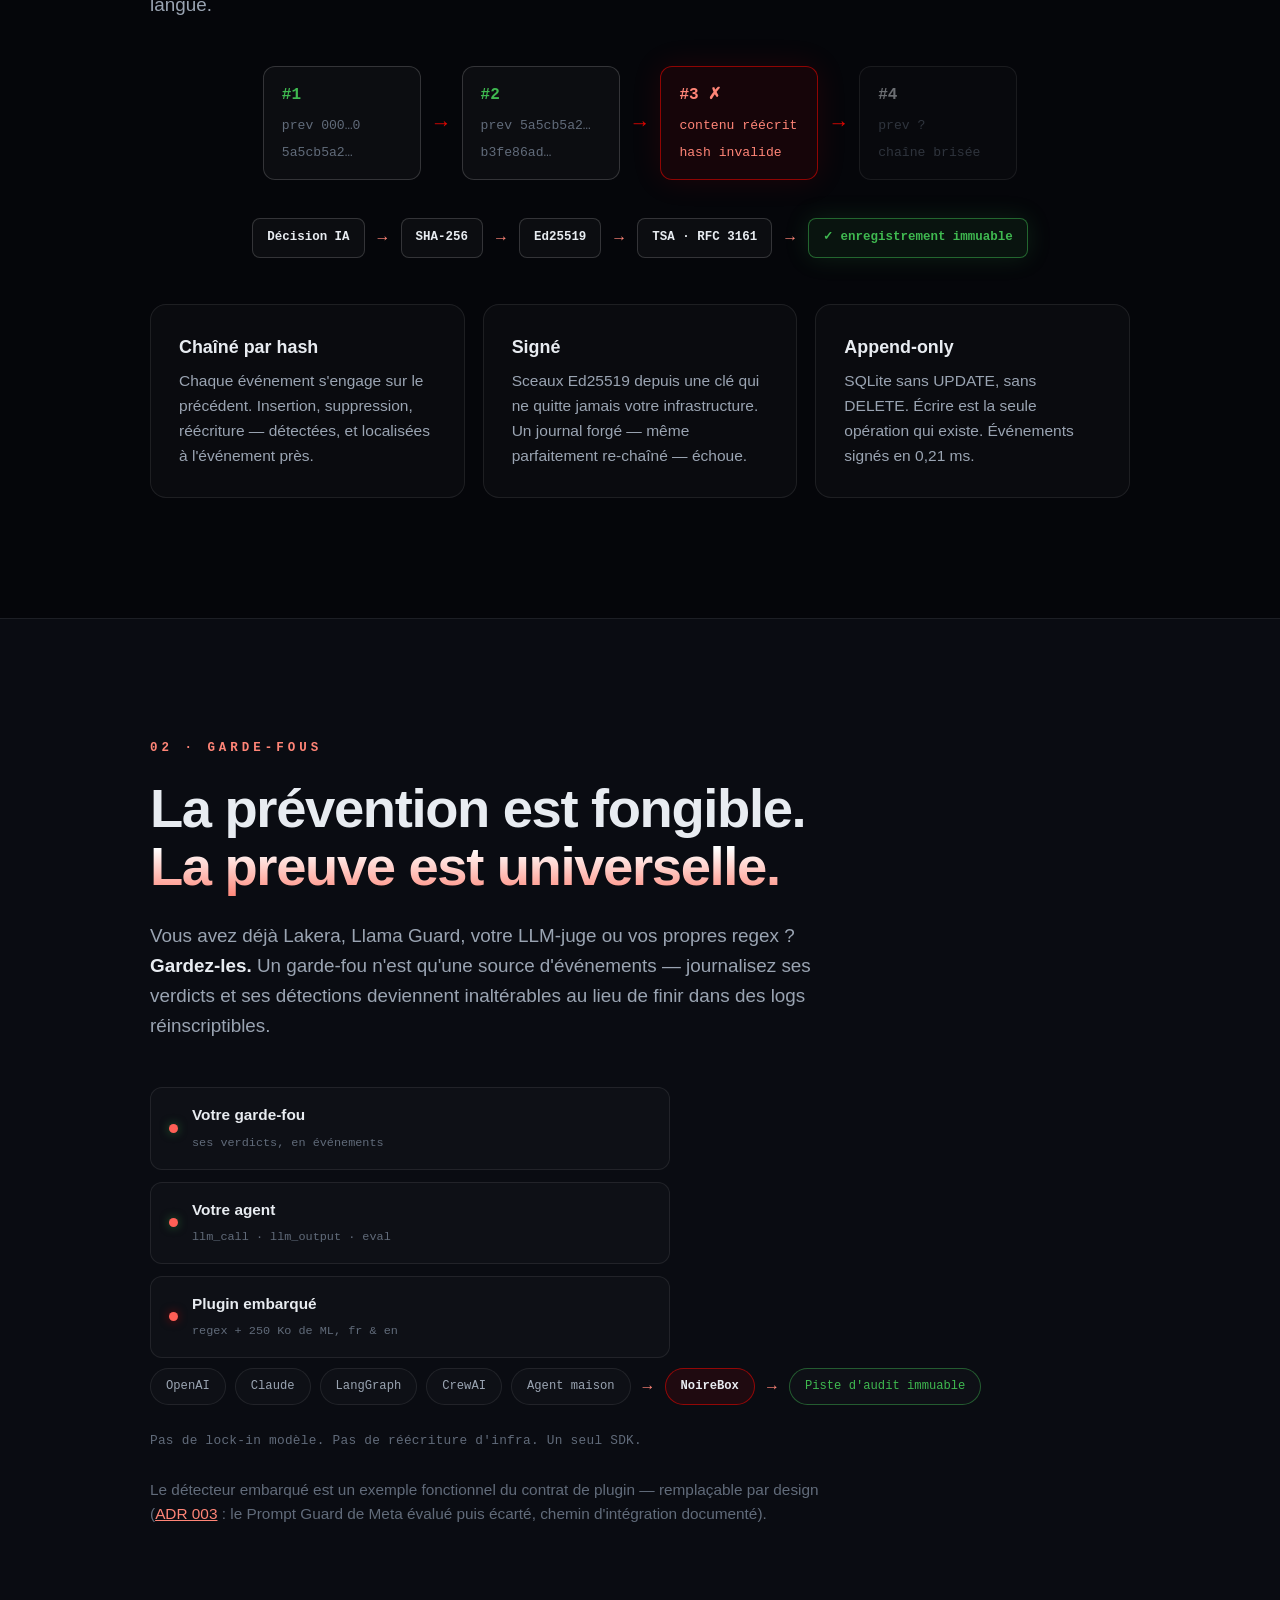
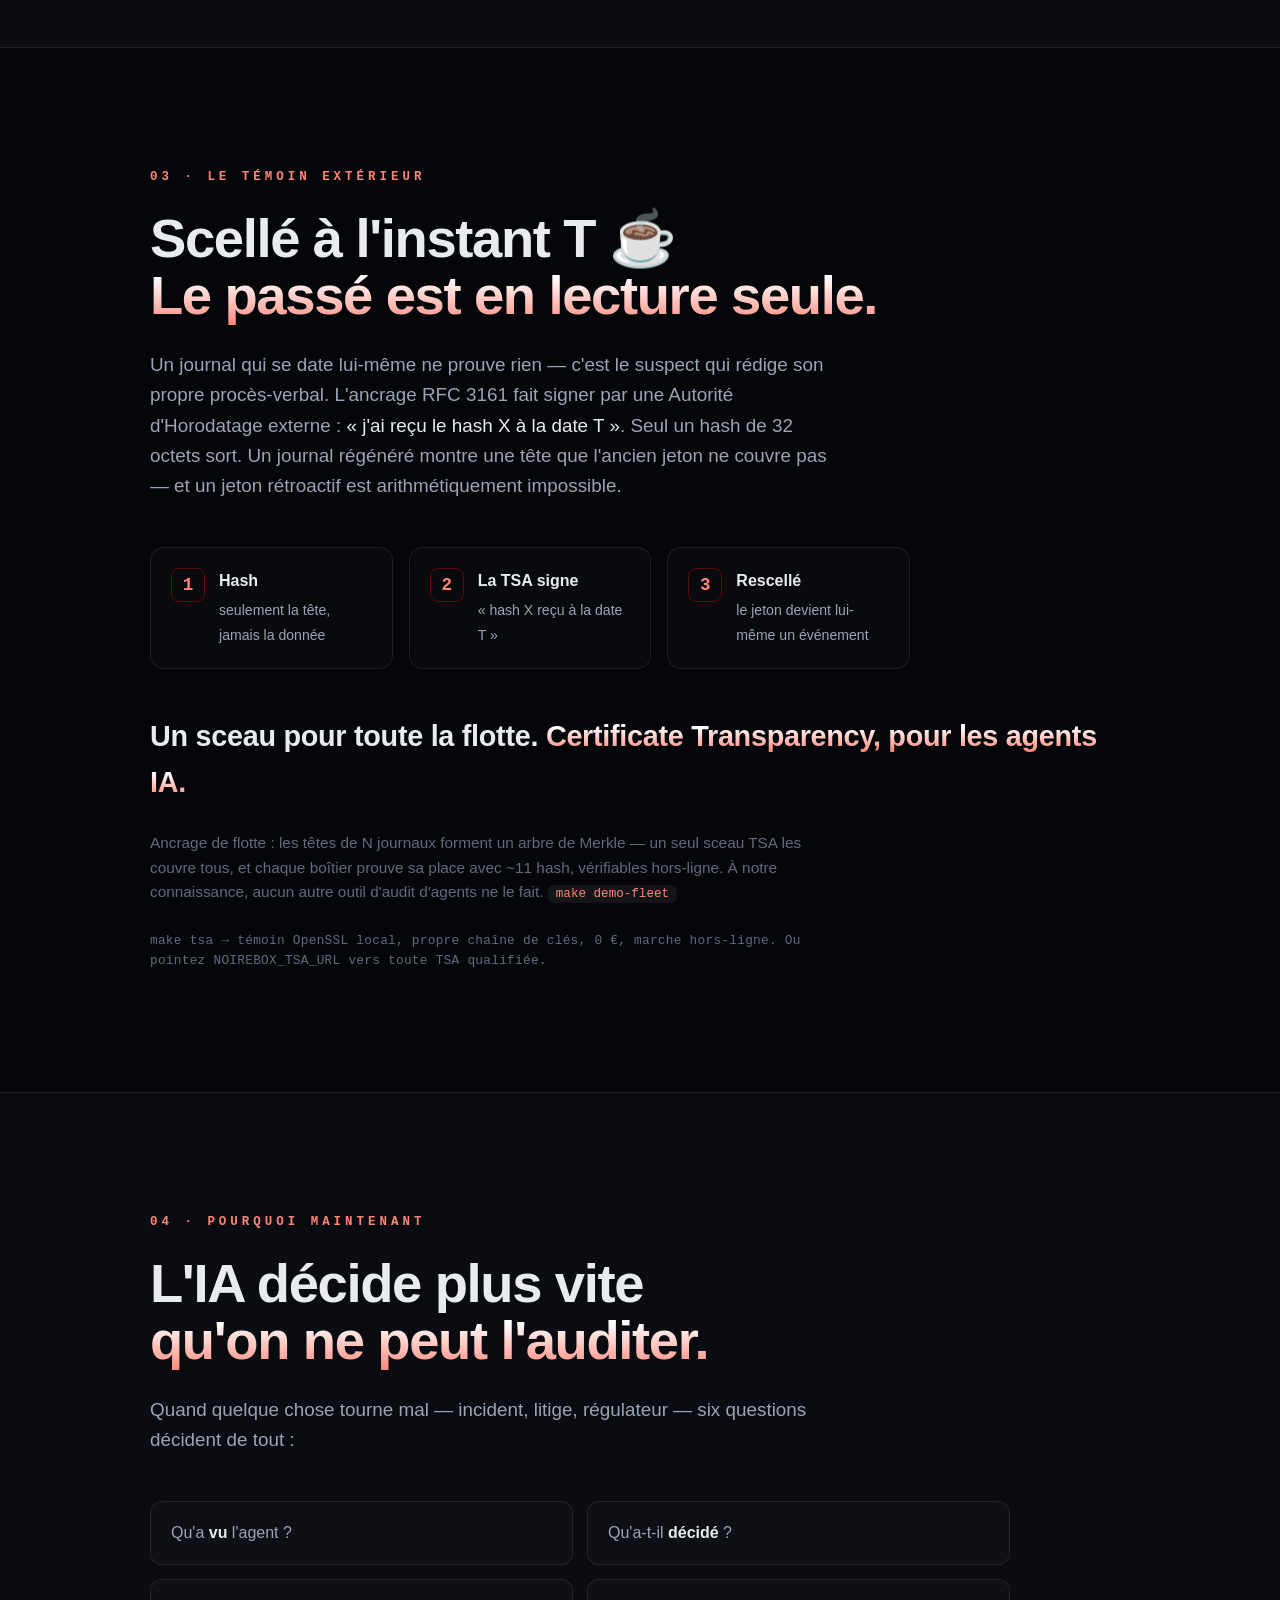
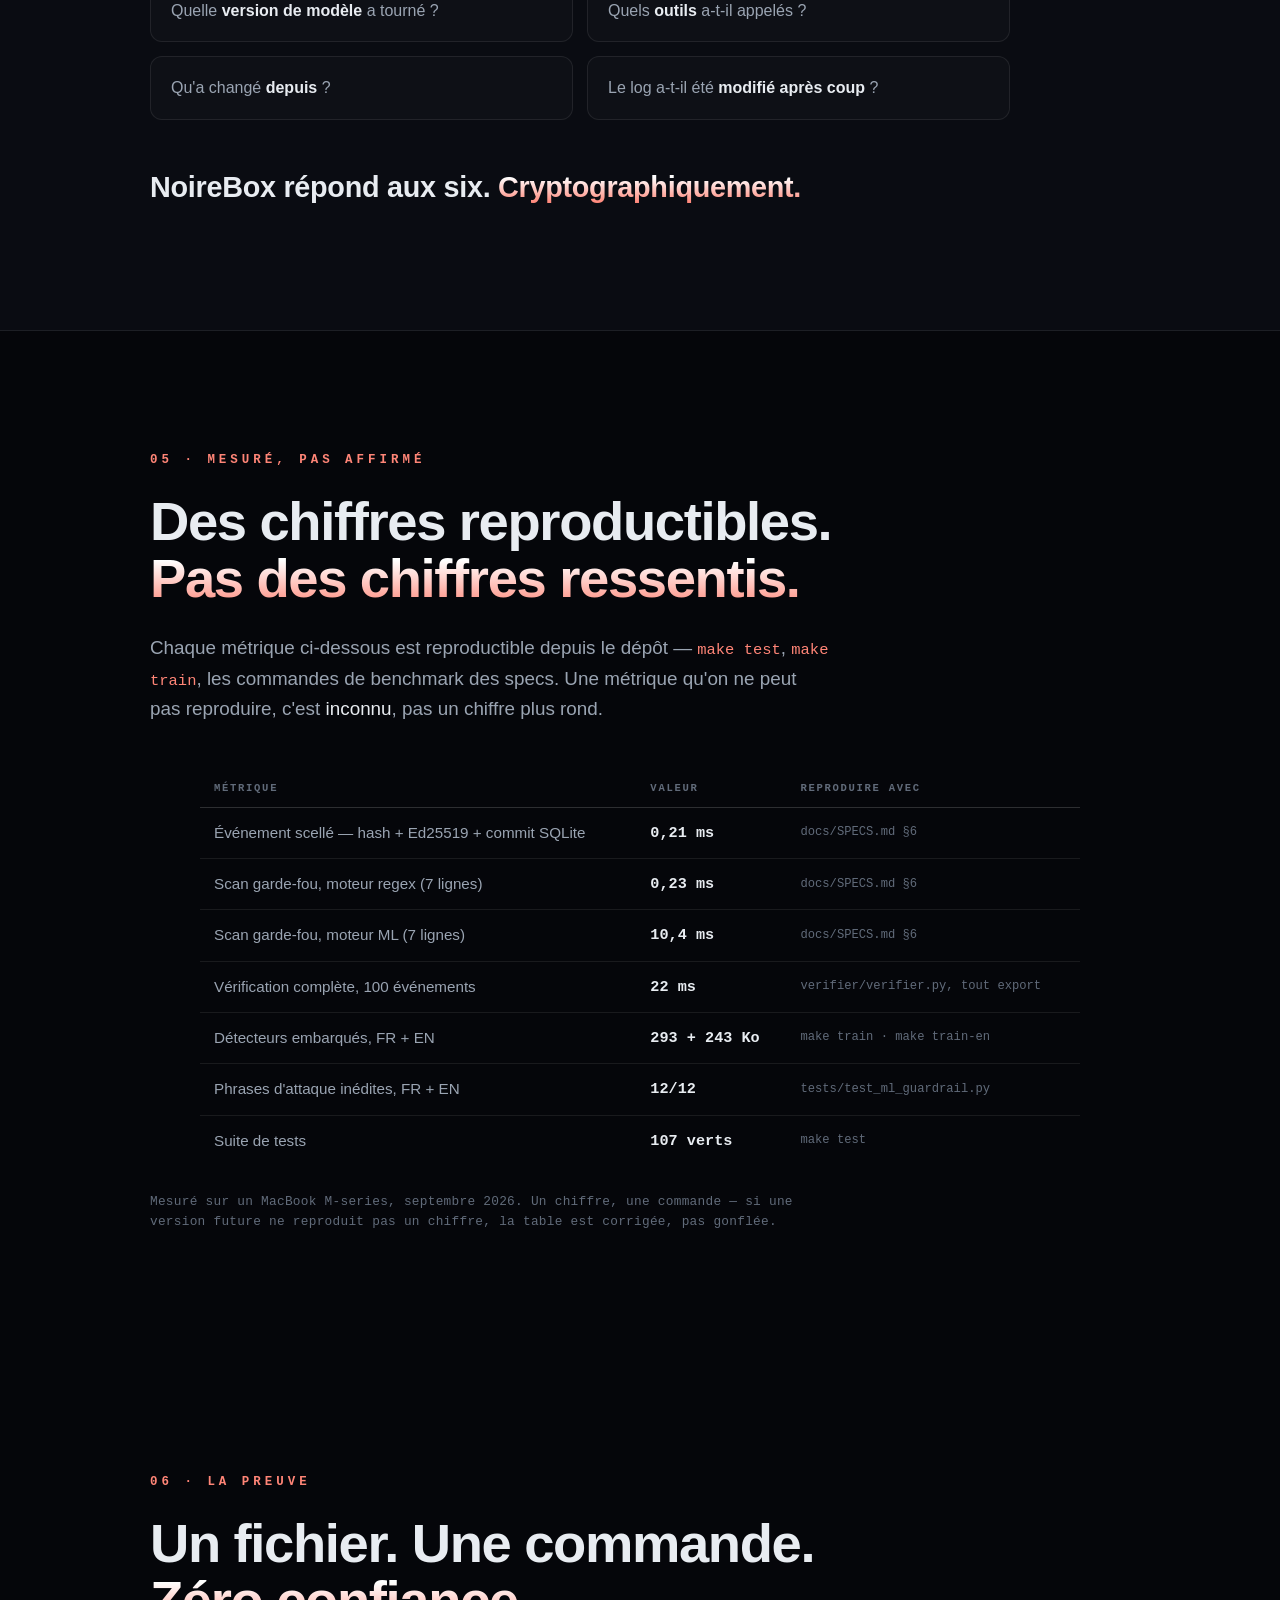
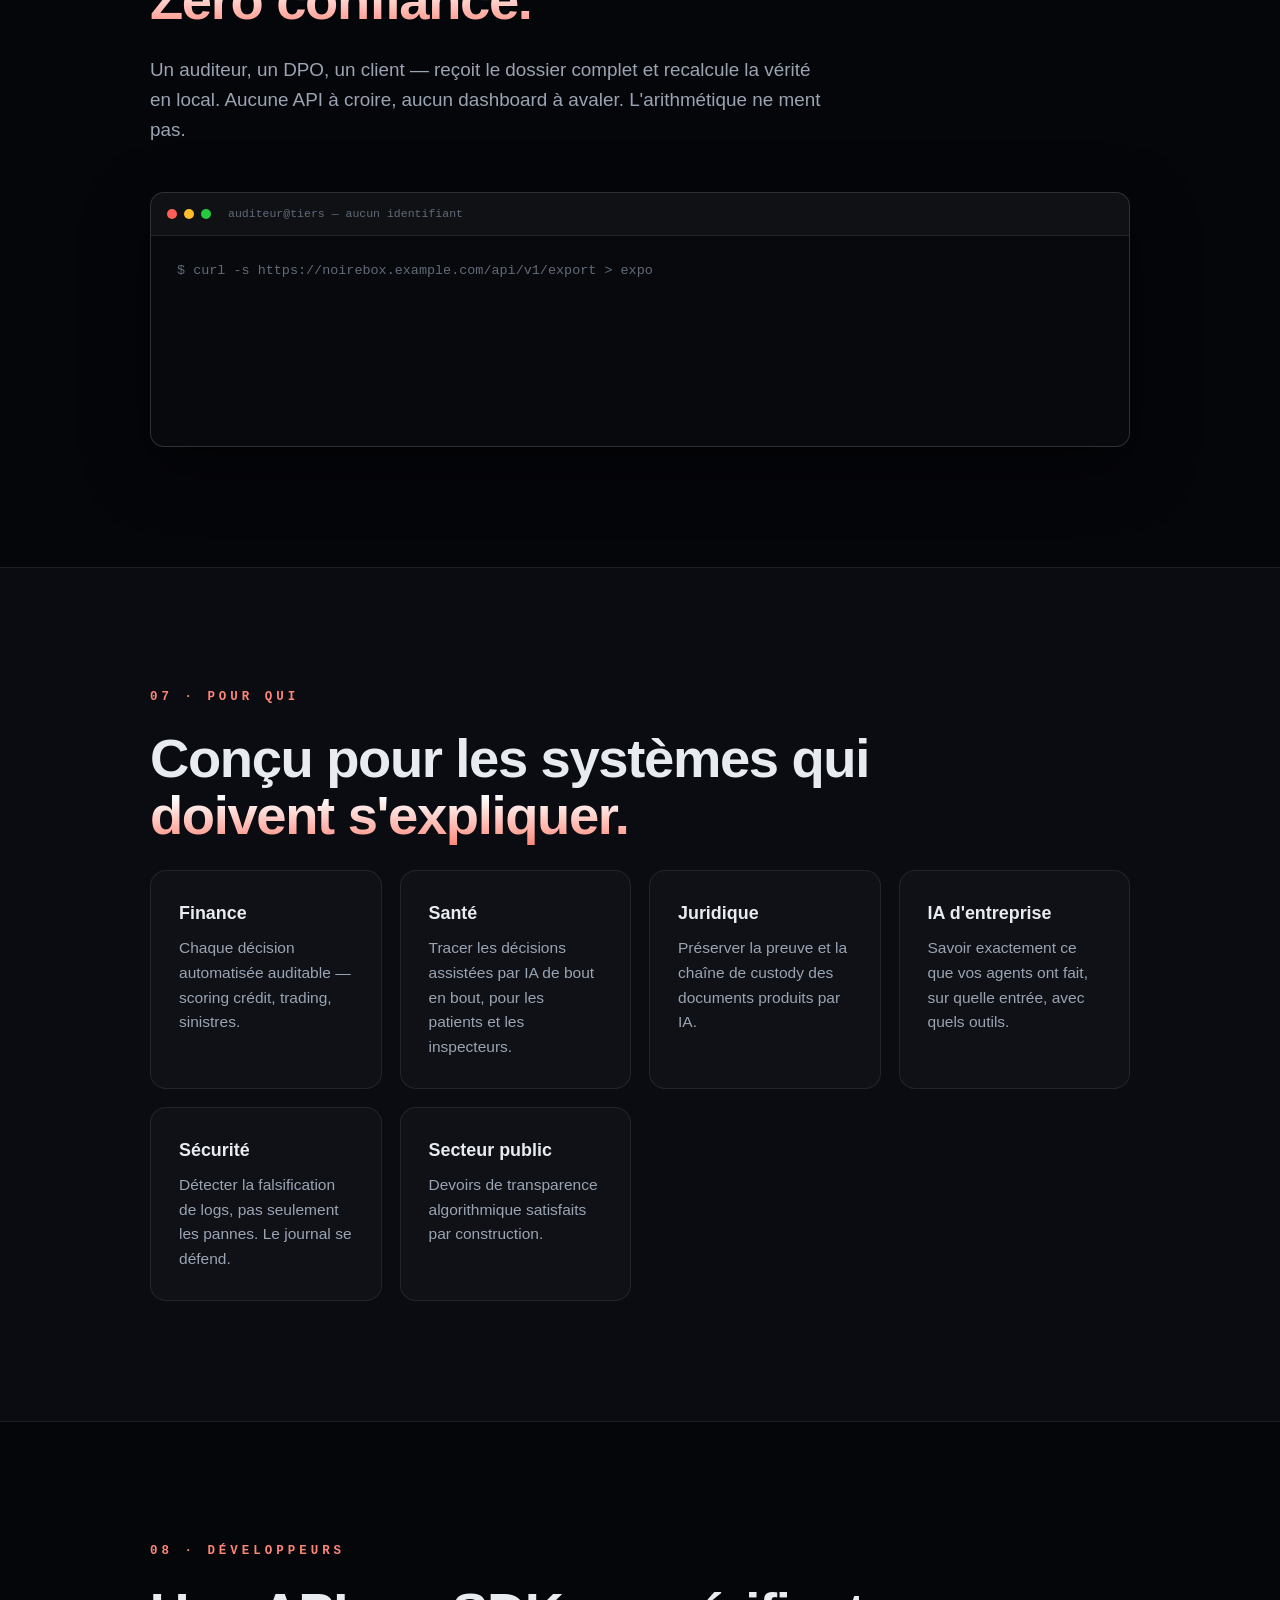
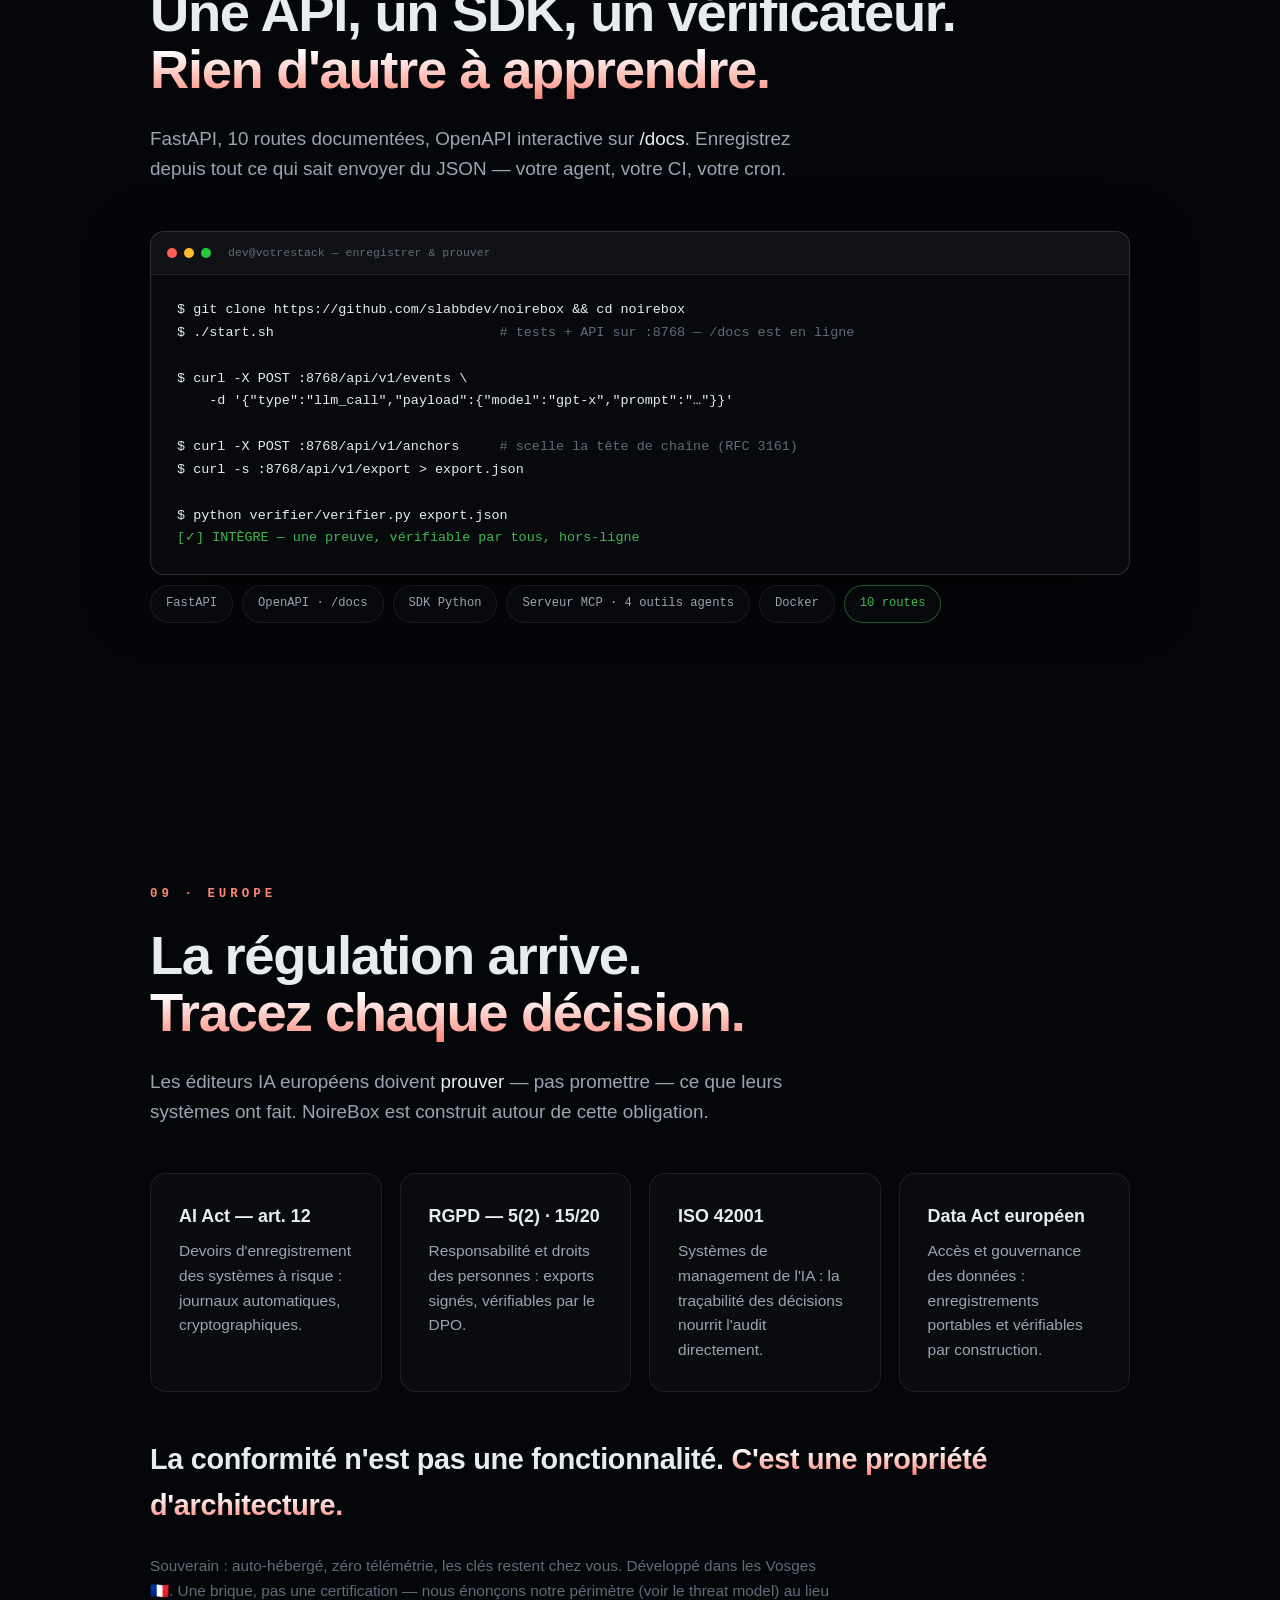
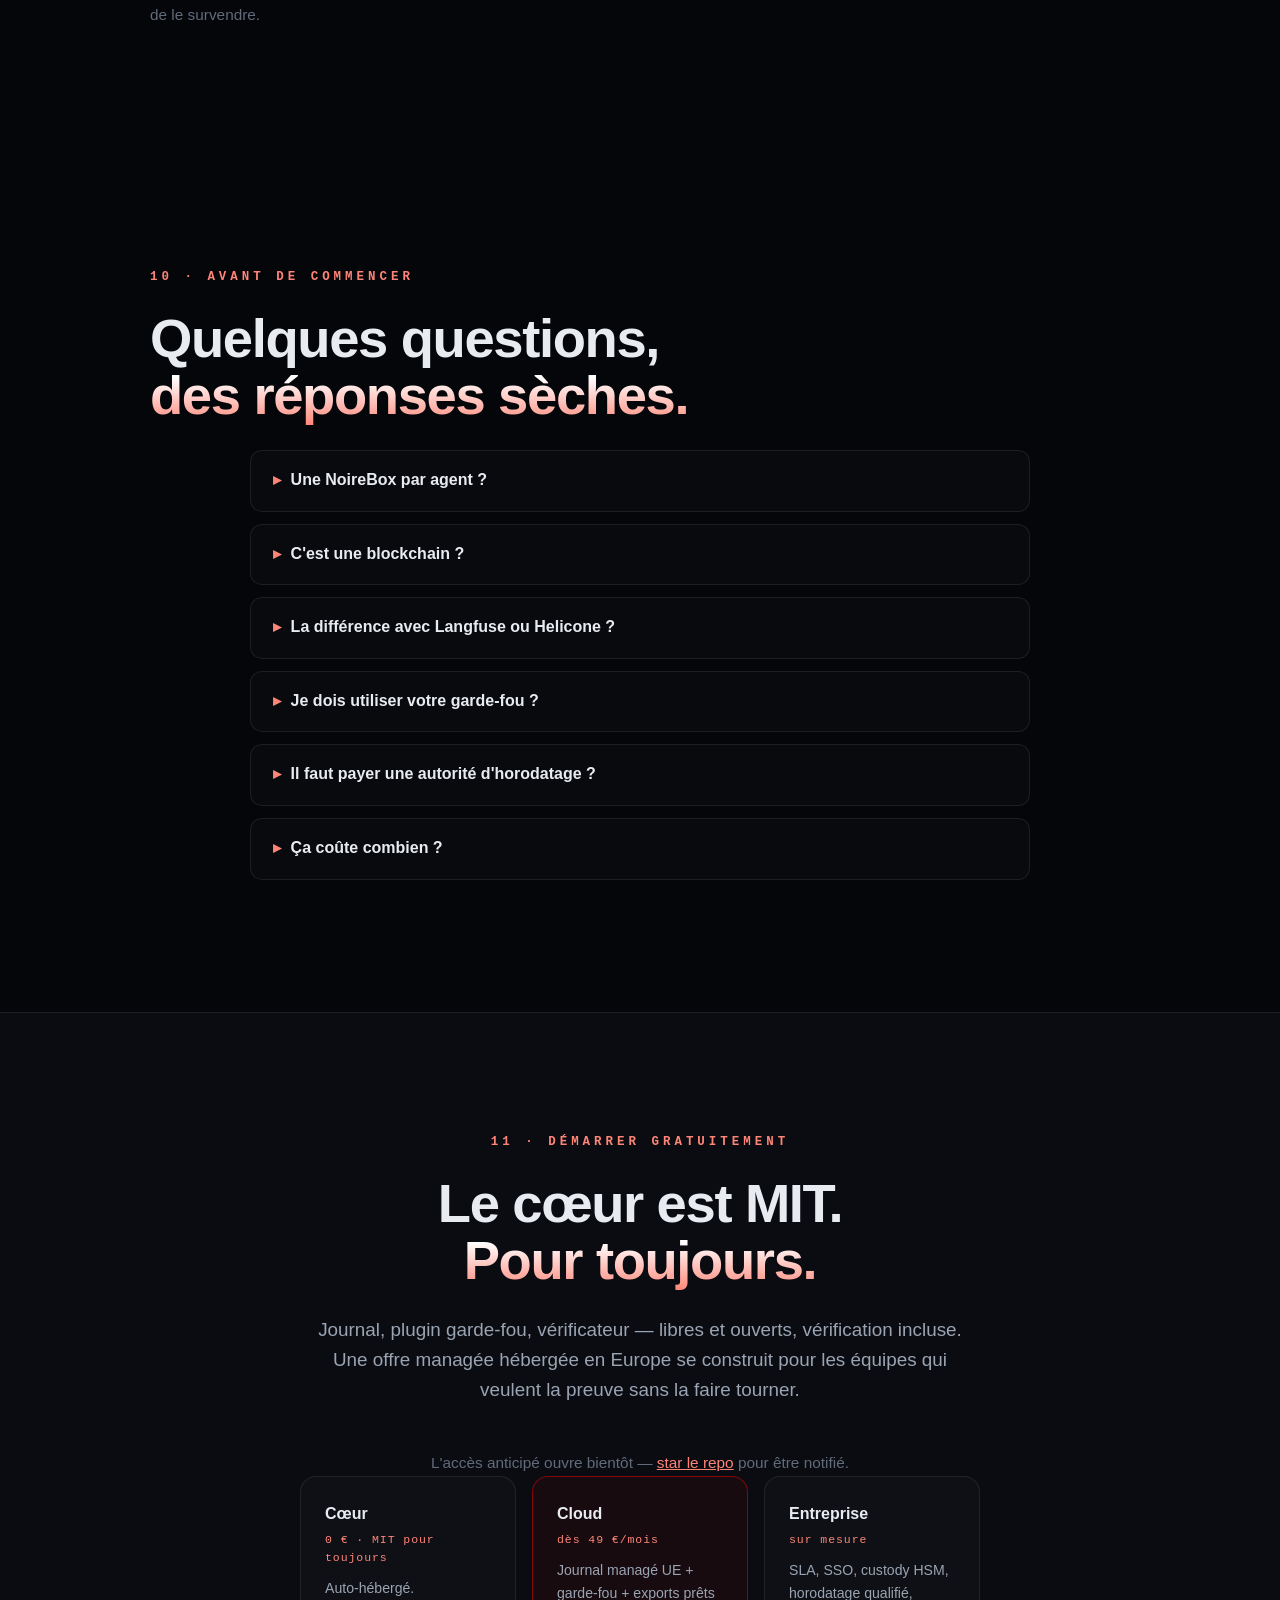
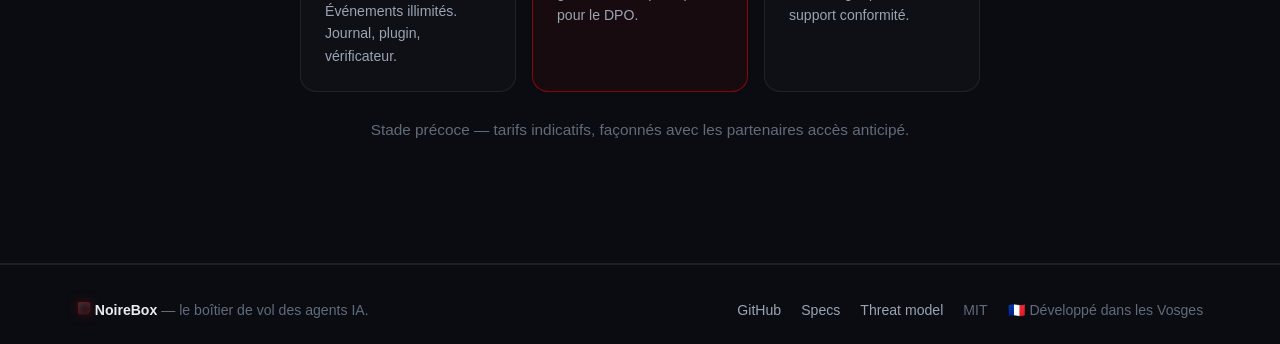
==== commit a7fd6a71: "docs: honest stats after 0.4.0 — 107 tests, real footprint, per-language detector size" ====
--- a/docs/fr.html
+++ b/docs/fr.html
@@ -5,7 +5,7 @@
 <meta name="viewport" content="width=device-width, initial-scale=1.0">
 <title>NoireBox — Le boîtier de vol des agents IA</title>
 <meta name="description" content="Chaque décision de votre agent IA — scellée dans un journal infalsifiable, horodatée par un témoin externe, prouvable par n'importe qui. Sans faire confiance à personne.">
-<link rel="stylesheet" href="style.css?v=25">
+<link rel="stylesheet" href="style.css?v=26">
 </head>
 <body>
 
@@ -55,10 +55,10 @@
     </div>
 
     <ul class="stats">
-      <li><strong>91</strong><span>tests verts</span></li>
-      <li><strong>0</strong><span>dépendance runtime</span></li>
+      <li><strong>107</strong><span>tests verts</span></li>
+      <li><strong>1,8 Mo</strong><span>repo complet</span></li>
       <li><strong>0,21 ms</strong><span>par événement scellé</span></li>
-      <li><strong>1,5 Mo</strong><span>repo complet</span></li>
+      <li><strong>250 Ko</strong><span>détecteur par langue</span></li>
     </ul>
 
     <div class="install-pill">
@@ -204,7 +204,7 @@
       <tr><td>Vérification complète, 100 événements</td><td class="m-val">22 ms</td><td class="m-how">verifier/verifier.py, tout export</td></tr>
       <tr><td>Détecteurs embarqués, FR + EN</td><td class="m-val">293 + 243 Ko</td><td class="m-how">make train · make train-en</td></tr>
       <tr><td>Phrases d'attaque inédites, FR + EN</td><td class="m-val">12/12</td><td class="m-how">tests/test_ml_guardrail.py</td></tr>
-      <tr><td>Suite de tests</td><td class="m-val">91 verts</td><td class="m-how">make test</td></tr>
+      <tr><td>Suite de tests</td><td class="m-val">107 verts</td><td class="m-how">make test</td></tr>
     </table>
     <p class="note mono">Mesuré sur un MacBook M-series, septembre 2026. Un chiffre, une commande — si une version future ne reproduit pas un chiffre, la table est corrigée, pas gonflée.</p>
   </div>
@@ -340,6 +340,6 @@
   </div>
 </footer>
 
-<script src="script.js?v=25"></script>
+<script src="script.js?v=26"></script>
 </body>
 </html>
